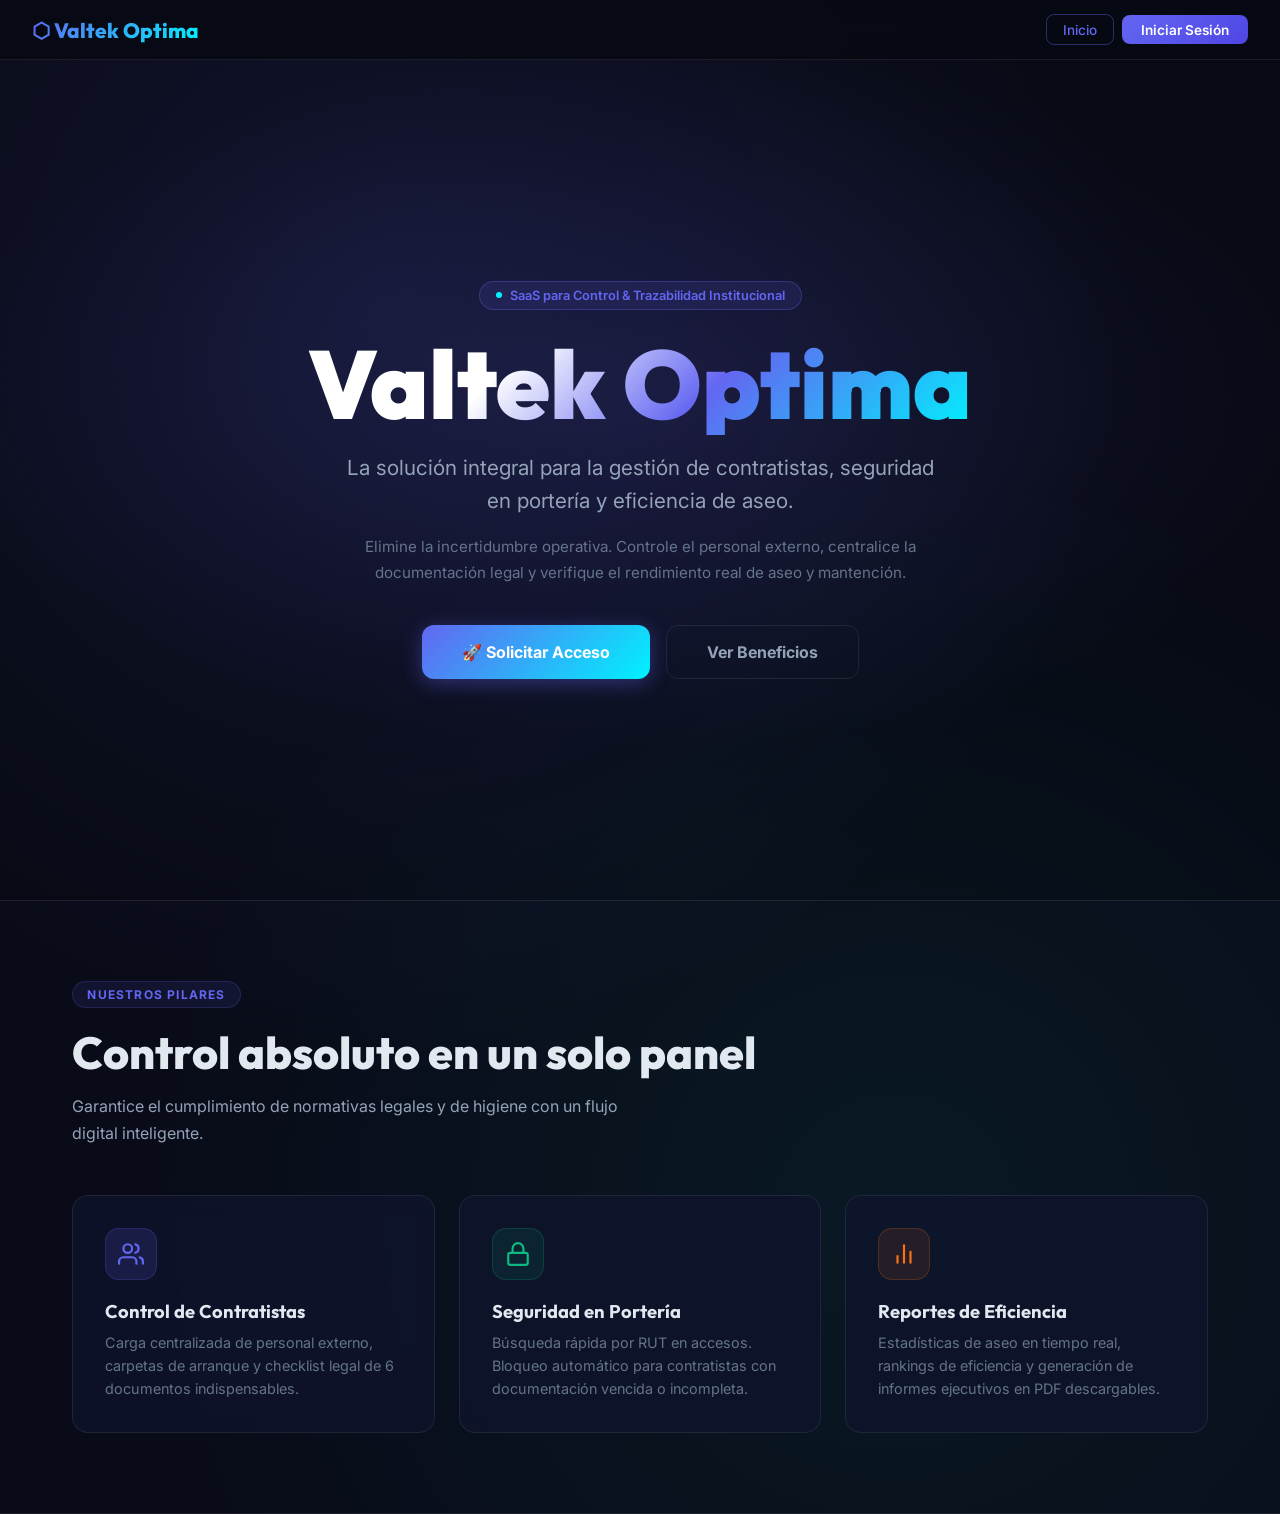
==== valtek-optima/index.html @ 11ec09eb "feat: habilitar tanto panel de Directora como panel de Jefe de Aseo en el navbar para la sesion de j" ====
<!DOCTYPE html>
<html lang="es">
<!-- Valtek Optima Live Build -->
<head>
  <meta charset="UTF-8">
  <meta name="viewport" content="width=device-width, initial-scale=1.0">
  <title>Valtek Optima – Gestión Inteligente de Aseo Institucional</title>
  <meta name="description" content="Valtek Optima: plataforma SaaS de optimización, trazabilidad de aseo, control de portería y contratistas para colegios y universidades.">
  <link rel="preconnect" href="https://fonts.googleapis.com">
  <link rel="preconnect" href="https://fonts.gstatic.com" crossorigin>
  <link href="https://fonts.googleapis.com/css2?family=Inter:wght@300;400;500;600;700&family=Outfit:wght@400;500;600;700;800;900&display=swap" rel="stylesheet">
  <style>
    *, *::before, *::after { box-sizing: border-box; margin: 0; padding: 0; }
    :root {
      --font-body: 'Inter', sans-serif; --font-display: 'Outfit', sans-serif;
      --bg: #070913; --bg2: #0d1124;
      --card: rgba(15,21,46,0.75); --border: rgba(255,255,255,0.08);
      --border-glow: rgba(99,102,241,0.4);
      --primary: #6366f1; --primary-dark: #4f46e5; --accent: #00f2fe;
      --clean: #10b981; --process: #f59e0b; --dirty: #ef4444;
      --text: #e2e8f0; --text-muted: #64748b; --text-dim: #94a3b8;
      --p1: #00c6ff; --p2: #00f260; --p3: #c084fc; --common: #f97316;
      --gold: #f59e0b; --shadow: 0 8px 32px rgba(0,0,0,0.5); --glow: 0 0 30px rgba(99,102,241,0.3);
    }
    html { scroll-behavior: smooth; }
    body { background: var(--bg); color: var(--text); font-family: var(--font-body); min-height: 100vh; overflow-x: hidden; }
    button { cursor: pointer; border: none; font-family: var(--font-body); }
    input, select, textarea { font-family: var(--font-body); }
    a { text-decoration: none; color: inherit; }
    ::-webkit-scrollbar { width: 6px; }
    ::-webkit-scrollbar-track { background: var(--bg2); }
    ::-webkit-scrollbar-thumb { background: var(--primary); border-radius: 3px; }

    /* ── NAVBAR ── */
    #navbar { position: fixed; top: 0; left: 0; right: 0; z-index: 900; display: flex; align-items: center; justify-content: space-between; padding: 0 2rem; height: 60px; background: rgba(7,9,19,0.9); backdrop-filter: blur(20px); border-bottom: 1px solid var(--border); }
    .nav-logo-area { display: flex; align-items: center; gap: 1rem; }
    .nav-logo { font-family: var(--font-display); font-size: 1.3rem; font-weight: 800; background: linear-gradient(135deg, var(--primary), var(--accent)); -webkit-background-clip: text; -webkit-text-fill-color: transparent; background-clip: text; }
    .nav-links { display: flex; gap: 0.5rem; align-items: center; }
    .nav-btn { padding: 0.4rem 1rem; border-radius: 8px; font-size: 0.85rem; font-weight: 500; background: transparent; color: var(--text-dim); border: 1px solid transparent; transition: all 0.2s; }
    .nav-btn:hover { color: var(--text); border-color: var(--border); background: var(--card); }
    .nav-btn.active { color: var(--primary); border-color: var(--border-glow); }
    .nav-btn-primary { padding: 0.4rem 1.2rem; border-radius: 8px; font-size: 0.85rem; font-weight: 600; background: linear-gradient(135deg, var(--primary), var(--primary-dark)); color: #fff; transition: all 0.2s; }
    .nav-btn-primary:hover { opacity: 0.88; transform: translateY(-1px); box-shadow: var(--glow); }
    #navbar-user-info { display: none; align-items: center; gap: 0.75rem; font-size: 0.85rem; color: var(--text-dim); }
    .user-avatar { width: 32px; height: 32px; border-radius: 50%; background: linear-gradient(135deg, var(--primary), var(--accent)); display: flex; align-items: center; justify-content: center; font-weight: 700; font-size: 0.8rem; color: #fff; }
    .user-avatar.gold { background: linear-gradient(135deg, #f59e0b, #d97706); }
    .role-chip { font-size: 0.68rem; font-weight: 700; padding: 0.15rem 0.5rem; border-radius: 99px; }
    .role-chip.superadmin { background: rgba(245,158,11,0.15); color: var(--gold); border: 1px solid rgba(245,158,11,0.3); }
    .role-chip.admin { background: rgba(99,102,241,0.15); color: var(--primary); border: 1px solid rgba(99,102,241,0.3); }
    .role-chip.trabajador { background: rgba(16,185,129,0.15); color: var(--clean); border: 1px solid rgba(16,185,129,0.3); }
    .role-chip.proveedor { background: rgba(99,102,241,0.15); color: var(--accent); border: 1px solid rgba(99,102,241,0.3); }
    .role-chip.porteria { background: rgba(16,185,129,0.15); color: var(--clean); border: 1px solid rgba(16,185,129,0.3); }
    .role-chip.jefe { background: rgba(245,158,11,0.15); color: var(--process); border: 1px solid rgba(245,158,11,0.3); }

    /* ── VIEWS ── */
    .app-view { display: none; padding-top: 60px; min-height: 100vh; }
    .app-view.active { display: block; }

    /* ── AUTH ── */
    #view-auth { position: fixed; inset: 0; z-index: 1000; display: flex; align-items: center; justify-content: center; background: radial-gradient(ellipse at 50% 50%, rgba(99,102,241,0.15) 0%, var(--bg) 70%); padding: 1rem; }
    #view-auth.hidden { display: none; }
    .auth-card { width: 100%; max-width: 440px; background: rgba(13,17,36,0.95); border: 1px solid var(--border); border-radius: 20px; padding: 2.5rem 2rem; backdrop-filter: blur(30px); box-shadow: 0 20px 80px rgba(0,0,0,0.6), 0 0 60px rgba(99,102,241,0.1); }
    .auth-logo { text-align: center; margin-bottom: 0.4rem; font-family: var(--font-display); font-size: 2rem; font-weight: 800; background: linear-gradient(135deg, var(--primary), var(--accent)); -webkit-background-clip: text; -webkit-text-fill-color: transparent; background-clip: text; }
    .auth-tagline { text-align: center; color: var(--text-muted); font-size: 0.82rem; margin-bottom: 2rem; }
    .auth-lock-badge { display: flex; align-items: center; justify-content: center; gap: 0.4rem; background: rgba(245,158,11,0.08); border: 1px solid rgba(245,158,11,0.2); border-radius: 8px; padding: 0.55rem 1rem; margin-bottom: 1.5rem; font-size: 0.78rem; color: var(--gold); }
    .form-group { margin-bottom: 1rem; }
    .form-label { display: block; font-size: 0.78rem; font-weight: 600; color: var(--text-muted); margin-bottom: 0.35rem; text-transform: uppercase; letter-spacing: 0.05em; }
    .form-input { width: 100%; padding: 0.75rem 1rem; border-radius: 10px; background: rgba(255,255,255,0.05); border: 1px solid var(--border); color: var(--text); font-size: 0.9rem; transition: all 0.2s; outline: none; }
    .form-input:focus { border-color: var(--primary); box-shadow: 0 0 0 3px rgba(99,102,241,0.15); }
    .btn-full { width: 100%; padding: 0.85rem; border-radius: 10px; font-size: 0.95rem; font-weight: 700; transition: all 0.2s; }
    .btn-primary { background: linear-gradient(135deg, var(--primary), var(--primary-dark)); color: #fff; }
    .btn-primary:hover { opacity: 0.88; transform: translateY(-1px); box-shadow: var(--glow); }
    .error-msg { color: var(--dirty); font-size: 0.8rem; margin-top: 0.4rem; display: none; }
    .error-msg.show { display: block; }

    /* ── LANDING ── */
    #view-landing { background: radial-gradient(circle at 30% 20%, rgba(99,102,241,0.12) 0%, transparent 50%), radial-gradient(circle at 70% 80%, rgba(0,242,254,0.06) 0%, transparent 50%), var(--bg); }
    .hero { min-height: calc(100vh - 60px); display: flex; align-items: center; justify-content: center; text-align: center; padding: 4rem 2rem; position: relative; overflow: hidden; }
    .hero::before { content: ''; position: absolute; inset: 0; background: radial-gradient(ellipse 80% 60% at 50% 40%, rgba(99,102,241,0.15) 0%, transparent 70%); pointer-events: none; }
    .hero-badge { display: inline-flex; align-items: center; gap: 0.5rem; padding: 0.4rem 1rem; border-radius: 99px; background: rgba(99,102,241,0.12); border: 1px solid rgba(99,102,241,0.3); font-size: 0.8rem; font-weight: 600; color: var(--primary); margin-bottom: 1.5rem; }
    .hero-badge span { width: 6px; height: 6px; border-radius: 50%; background: var(--accent); display: inline-block; animation: pulse-dot 2s infinite; }
    @keyframes pulse-dot { 0%,100%{opacity:1;transform:scale(1)} 50%{opacity:0.5;transform:scale(1.3)} }
    .hero-title { font-family: var(--font-display); font-size: clamp(3rem, 8vw, 6rem); font-weight: 900; line-height: 1.05; margin-bottom: 1rem; background: linear-gradient(135deg, #fff 30%, var(--primary) 60%, var(--accent) 100%); -webkit-background-clip: text; -webkit-text-fill-color: transparent; background-clip: text; }
    .hero-subtitle { font-size: clamp(1rem, 2.5vw, 1.3rem); color: var(--text-dim); max-width: 600px; margin: 0 auto 1rem; line-height: 1.6; }
    .hero-impact { font-size: 0.95rem; color: var(--text-muted); max-width: 560px; margin: 0 auto 2.5rem; line-height: 1.7; }
    .hero-ctas { display: flex; gap: 1rem; justify-content: center; flex-wrap: wrap; }
    .btn-hero-primary { padding: 1rem 2.5rem; border-radius: 12px; font-size: 1rem; font-weight: 700; background: linear-gradient(135deg, var(--primary), var(--accent)); color: #fff; transition: all 0.25s; box-shadow: 0 4px 20px rgba(99,102,241,0.4); }
    .btn-hero-primary:hover { transform: translateY(-3px); box-shadow: 0 8px 30px rgba(99,102,241,0.5); }
    .btn-hero-outline { padding: 1rem 2.5rem; border-radius: 12px; font-size: 1rem; font-weight: 700; background: transparent; border: 1px solid var(--border); color: var(--text-dim); transition: all 0.25s; }
    .btn-hero-outline:hover { border-color: var(--primary); color: var(--primary); transform: translateY(-2px); }
    .section { padding: 5rem 2rem; max-width: 1200px; margin: 0 auto; }
    .section-tag { display: inline-block; padding: 0.3rem 0.9rem; border-radius: 99px; background: rgba(99,102,241,0.1); border: 1px solid rgba(99,102,241,0.2); font-size: 0.75rem; font-weight: 700; color: var(--primary); text-transform: uppercase; letter-spacing: 0.1em; margin-bottom: 1rem; }
    .section-title { font-family: var(--font-display); font-size: clamp(1.8rem, 4vw, 2.8rem); font-weight: 800; margin-bottom: 0.75rem; }
    .section-desc { color: var(--text-dim); max-width: 560px; line-height: 1.7; margin-bottom: 3rem; font-size: 1rem; }
    .cards-grid { display: grid; grid-template-columns: repeat(auto-fit, minmax(280px, 1fr)); gap: 1.5rem; }
    .feature-card { background: var(--card); border: 1px solid var(--border); border-radius: 16px; padding: 2rem; transition: all 0.3s; backdrop-filter: blur(10px); }
    .feature-card:hover { border-color: var(--border-glow); transform: translateY(-4px); box-shadow: var(--glow), var(--shadow); }
    .card-icon { width: 52px; height: 52px; border-radius: 14px; background: rgba(99,102,241,0.15); border: 1px solid rgba(99,102,241,0.2); display: flex; align-items: center; justify-content: center; margin-bottom: 1.25rem; color: var(--primary); }
    .card-icon svg { width: 26px; height: 26px; }
    .card-icon.red { background: rgba(239,68,68,0.1); border-color: rgba(239,68,68,0.2); color: var(--dirty); }
    .card-icon.green { background: rgba(16,185,129,0.1); border-color: rgba(16,185,129,0.2); color: var(--clean); }
    .card-icon.orange { background: rgba(249,115,22,0.1); border-color: rgba(249,115,22,0.2); color: var(--common); }
    .card-title { font-family: var(--font-display); font-size: 1.15rem; font-weight: 700; margin-bottom: 0.5rem; }
    .card-desc { color: var(--text-muted); font-size: 0.9rem; line-height: 1.6; }

    /* ── SUPER ADMIN (ADMINISTRADOR MAYOR) ── */
    #view-superadmin { background: radial-gradient(circle at 80% 20%, rgba(245,158,11,0.06) 0%, transparent 40%), var(--bg); }
    .sa-header { background: rgba(245,158,11,0.04); border-bottom: 1px solid rgba(245,158,11,0.15); padding: 1.5rem 2rem 0; }
    .sa-header-top { display: flex; align-items: center; gap: 1rem; margin-bottom: 1rem; }
    .sa-crown { font-size: 1.8rem; }
    .sa-title-text { font-family: var(--font-display); font-size: 1.4rem; font-weight: 800; color: var(--gold); }
    .sa-title-sub { font-size: 0.8rem; color: var(--text-muted); margin-top: 0.1rem; }
    .sa-tabs { display: flex; gap: 0.25rem; overflow-x: auto; }
    .sa-tab { padding: 0.7rem 1.4rem; border-radius: 10px 10px 0 0; background: transparent; color: var(--text-muted); font-size: 0.88rem; font-weight: 600; border-bottom: 2px solid transparent; transition: all 0.2s; white-space: nowrap; }
    .sa-tab.active { color: var(--gold); border-bottom-color: var(--gold); background: rgba(245,158,11,0.05); }
    .sa-tab:hover:not(.active) { color: var(--text-dim); background: rgba(255,255,255,0.02); }
    .sa-body { padding: 2rem; max-width: 1200px; }
    .sa-tab-content { display: none; }
    .sa-tab-content.active { display: block; }
    .plan-badge { display: inline-flex; align-items: center; gap: 0.25rem; padding: 0.18rem 0.55rem; border-radius: 99px; font-size: 0.7rem; font-weight: 700; }
    .plan-basico { background: rgba(100,116,139,0.15); color: var(--text-dim); border: 1px solid var(--border); }
    .plan-profesional { background: rgba(99,102,241,0.12); color: var(--primary); border: 1px solid rgba(99,102,241,0.25); }
    .plan-enterprise { background: rgba(245,158,11,0.12); color: var(--gold); border: 1px solid rgba(245,158,11,0.25); }

    /* ── PROVEEDOR PANEL ── */
    #view-proveedor { background: radial-gradient(circle at 10% 20%, rgba(99,102,241,0.06) 0%, transparent 40%), var(--bg); }
    .prov-header { background: rgba(99,102,241,0.04); border-bottom: 1px solid rgba(99,102,241,0.15); padding: 1.5rem 2rem 0; }
    .prov-tabs { display: flex; gap: 0.25rem; overflow-x: auto; }
    .prov-tab { padding: 0.7rem 1.4rem; border-radius: 10px 10px 0 0; background: transparent; color: var(--text-muted); font-size: 0.88rem; font-weight: 600; border-bottom: 2px solid transparent; transition: all 0.2s; white-space: nowrap; }
    .prov-tab.active { color: var(--primary); border-bottom-color: var(--primary); background: rgba(99,102,241,0.05); }
    .prov-tab:hover:not(.active) { color: var(--text-dim); background: rgba(255,255,255,0.02); }
    .prov-body { padding: 2rem; max-width: 1200px; }
    .prov-tab-content { display: none; }
    .prov-tab-content.active { display: block; }

    .doc-list { display: flex; flex-direction: column; gap: 1rem; }
    .doc-item { display: flex; align-items: center; justify-content: space-between; padding: 1rem; background: rgba(255,255,255,0.02); border: 1px solid var(--border); border-radius: 12px; gap: 1rem; flex-wrap: wrap; }
    .doc-info { display: flex; flex-direction: column; gap: 0.25rem; }
    .doc-name { font-weight: 600; font-size: 0.9rem; }
    .doc-meta { font-size: 0.75rem; color: var(--text-muted); }

    /* ── PORTERIA PANEL ── */
    #view-porteria { background: radial-gradient(circle at 50% 50%, rgba(16,185,129,0.04) 0%, var(--bg) 80%); }
    .port-container { max-width: 700px; margin: 0 auto; padding: 2rem 1rem; }
    .port-search-card { background: var(--card); border: 1px solid var(--border); border-radius: 20px; padding: 2.5rem; text-align: center; box-shadow: var(--shadow); margin-bottom: 2rem; }
    .port-title { font-family: var(--font-display); font-size: 1.6rem; font-weight: 800; margin-bottom: 0.5rem; color: var(--text); }
    .port-subtitle { font-size: 0.88rem; color: var(--text-muted); margin-bottom: 2rem; }
    .port-input-wrapper { display: flex; gap: 0.75rem; max-width: 500px; margin: 0 auto; }
    .port-input { flex: 1; padding: 0.9rem 1.2rem; border-radius: 12px; background: rgba(255,255,255,0.05); border: 1px solid var(--border); color: #fff; font-size: 1.1rem; text-align: center; letter-spacing: 0.05em; outline: none; transition: all 0.2s; }
    .port-input:focus { border-color: var(--clean); box-shadow: 0 0 15px rgba(16,185,129,0.2); }
    .btn-port-search { padding: 0 1.5rem; border-radius: 12px; font-weight: 700; background: linear-gradient(135deg, var(--clean), #059669); color: #fff; transition: all 0.2s; }
    .btn-port-search:hover { opacity: 0.9; transform: translateY(-1px); }

    .status-screen { padding: 2rem; border-radius: 16px; margin-top: 1.5rem; border: 1px solid transparent; text-align: left; display: none; }
    .status-screen.active { display: block; animation: slideDown 0.3s ease-out; }

    .status-authorized { background: rgba(6,78,59,0.4); border-color: rgba(16,185,129,0.3); box-shadow: 0 0 30px rgba(16,185,129,0.1); }
    .status-blocked { background: rgba(127,29,29,0.4); border-color: rgba(239,68,68,0.3); box-shadow: 0 0 30px rgba(239,68,68,0.1); }
    .status-notfound { background: rgba(30,41,59,0.6); border-color: var(--border); }

    .status-header { display: flex; align-items: center; gap: 1rem; margin-bottom: 1.5rem; }
    .status-icon { width: 48px; height: 48px; border-radius: 50%; display: flex; align-items: center; justify-content: center; font-size: 1.5rem; }
    .status-authorized .status-icon { background: rgba(16,185,129,0.2); color: var(--clean); }
    .status-blocked .status-icon { background: rgba(239,68,68,0.2); color: var(--dirty); }
    .status-notfound .status-icon { background: rgba(255,255,255,0.05); color: var(--text-muted); }
    .status-text { font-family: var(--font-display); font-size: 1.4rem; font-weight: 800; }

    .worker-detail-grid { display: grid; grid-template-columns: auto 1fr; gap: 1.5rem; margin-bottom: 1.5rem; align-items: center; }
    @media(max-width: 500px) { .worker-detail-grid { grid-template-columns: 1fr; text-align: center; justify-items: center; } }
    .worker-avatar-lg { width: 80px; height: 80px; border-radius: 16px; background: linear-gradient(135deg, var(--primary), var(--accent)); display: flex; align-items: center; justify-content: center; font-size: 2rem; color: #fff; font-weight: 800; border: 2px solid rgba(255,255,255,0.1); }
    .worker-info-fields { display: grid; grid-template-columns: 1fr 1fr; gap: 0.75rem; }
    @media(max-width: 400px) { .worker-info-fields { grid-template-columns: 1fr; } }
    .info-item { display: flex; flex-direction: column; gap: 0.15rem; }
    .info-label { font-size: 0.7rem; color: var(--text-muted); text-transform: uppercase; font-weight: 700; letter-spacing: 0.05em; }
    .info-val { font-size: 0.88rem; font-weight: 600; color: var(--text); }

    .status-reasons { background: rgba(0,0,0,0.25); border: 1px solid rgba(239,68,68,0.2); border-radius: 8px; padding: 1rem; margin-bottom: 1.5rem; }
    .reason-title { font-size: 0.82rem; font-weight: 700; color: var(--dirty); margin-bottom: 0.5rem; text-transform: uppercase; }
    .reason-list { font-size: 0.8rem; color: var(--text-dim); padding-left: 1.2rem; }

    .action-buttons { display: flex; gap: 1rem; }
    .btn-action { flex: 1; padding: 0.85rem; border-radius: 10px; font-weight: 700; text-align: center; font-size: 0.95rem; transition: all 0.2s; }
    .btn-action-in { background: linear-gradient(135deg, var(--clean), #059669); color: #fff; }
    .btn-action-out { background: linear-gradient(135deg, var(--primary), var(--primary-dark)); color: #fff; }
    .btn-action:hover { opacity: 0.9; transform: translateY(-1px); }

    @keyframes slideDown { from { opacity: 0; transform: translateY(-10px); } to { opacity: 1; transform: translateY(0); } }

    .badge-authorized { background: rgba(16,185,129,0.15); color: var(--clean); border: 1px solid rgba(16,185,129,0.3); }
    .badge-rejected { background: rgba(239,68,68,0.15); color: var(--dirty); border: 1px solid rgba(239,68,68,0.3); }
    .badge-expired { background: rgba(245,158,11,0.15); color: var(--process); border: 1px solid rgba(245,158,11,0.3); }

    /* ── JEFE PANEL ── */
    #view-jefe { background: var(--bg); }
    .jefe-header { padding: 1.5rem 2rem 0; border-bottom: 1px solid var(--border); }
    .jefe-title { font-family: var(--font-display); font-size: 1.5rem; font-weight: 800; margin-bottom: 1rem; }
    .jefe-title span { font-size: 0.85rem; font-weight: 500; color: var(--text-muted); margin-left: 0.5rem; }
    .jefe-tabs { display: flex; gap: 0.25rem; overflow-x: auto; }
    .jefe-tab { padding: 0.75rem 1.2rem; border-radius: 10px 10px 0 0; background: transparent; color: var(--text-muted); font-size: 0.85rem; font-weight: 600; white-space: nowrap; border-bottom: 2px solid transparent; transition: all 0.2s; }
    .jefe-tab.active { color: var(--primary); border-bottom-color: var(--primary); background: rgba(99,102,241,0.05); }
    .jefe-tab:hover:not(.active) { color: var(--text-dim); background: rgba(255,255,255,0.03); }
    .jefe-body { padding: 2rem; max-width: 1200px; }
    .jefe-tab-content { display: none; }
    .jefe-tab-content.active { display: block; }

    /* ── SHARED ── */
    .j-card { background: var(--card); border: 1px solid var(--border); border-radius: 16px; padding: 1.5rem; backdrop-filter: blur(10px); margin-bottom: 1.5rem; }
    .j-card-title { font-family: var(--font-display); font-size: 1rem; font-weight: 700; margin-bottom: 1.25rem; color: var(--text); display: flex; align-items: center; gap: 0.5rem; flex-wrap: wrap; }
    .j-grid-2 { display: grid; grid-template-columns: 1fr 1fr; gap: 1.5rem; }
    @media(max-width:768px){ .j-grid-2 { grid-template-columns: 1fr; } }
    .f-group { margin-bottom: 1rem; }
    .f-label { display: block; font-size: 0.78rem; font-weight: 600; color: var(--text-muted); margin-bottom: 0.35rem; text-transform: uppercase; letter-spacing: 0.05em; }
    .f-input { width: 100%; padding: 0.65rem 0.9rem; border-radius: 8px; background: rgba(255,255,255,0.04); border: 1px solid var(--border); color: var(--text); font-size: 0.9rem; outline: none; transition: all 0.2s; }
    .f-input:focus { border-color: var(--primary); box-shadow: 0 0 0 3px rgba(99,102,241,0.1); }
    .phone-input-wrapper { display: flex; align-items: center; background: rgba(255,255,255,0.04); border: 1px solid var(--border); border-radius: 8px; padding-left: 0.9rem; transition: all 0.2s; width: 100%; }
    .phone-input-wrapper:focus-within { border-color: var(--primary); box-shadow: 0 0 0 3px rgba(99,102,241,0.1); }
    .f-select { -webkit-appearance: none; appearance: none; cursor: pointer; }
    .btn-sm { padding: 0.55rem 1.1rem; border-radius: 8px; font-size: 0.85rem; font-weight: 600; transition: all 0.2s; }
    .btn-green { background: linear-gradient(135deg, #10b981, #059669); color: #fff; }
    .btn-green:hover { opacity: 0.85; transform: translateY(-1px); }
    .btn-red { background: rgba(239,68,68,0.12); color: var(--dirty); border: 1px solid rgba(239,68,68,0.2); }
    .btn-red:hover { background: rgba(239,68,68,0.2); }
    .btn-blue { background: rgba(99,102,241,0.15); color: var(--primary); border: 1px solid rgba(99,102,241,0.3); }
    .btn-blue:hover { background: rgba(99,102,241,0.25); }
    .btn-gold-sm { background: rgba(245,158,11,0.12); color: var(--gold); border: 1px solid rgba(245,158,11,0.25); padding: 0.55rem 1.1rem; border-radius: 8px; font-size: 0.85rem; font-weight: 600; transition: all 0.2s; }
    .btn-gold-sm:hover { background: rgba(245,158,11,0.2); }
    .data-table { width: 100%; border-collapse: collapse; font-size: 0.85rem; }
    .data-table th { padding: 0.75rem 1rem; text-align: left; font-size: 0.72rem; font-weight: 700; color: var(--text-muted); text-transform: uppercase; letter-spacing: 0.05em; border-bottom: 1px solid var(--border); }
    .data-table td { padding: 0.85rem 1rem; border-bottom: 1px solid rgba(255,255,255,0.04); color: var(--text-dim); vertical-align: middle; }
    .data-table tr:last-child td { border-bottom: none; }
    .data-table tr:hover td { background: rgba(255,255,255,0.02); }
    .badge { display: inline-flex; align-items: center; gap: 0.3rem; padding: 0.2rem 0.6rem; border-radius: 99px; font-size: 0.72rem; font-weight: 700; }
    .badge-clean { background: rgba(16,185,129,0.12); color: var(--clean); border: 1px solid rgba(16,185,129,0.2); }
    .badge-process { background: rgba(245,158,11,0.12); color: var(--process); border: 1px solid rgba(245,158,11,0.2); }
    .badge-pending { background: rgba(100,116,139,0.12); color: var(--text-muted); border: 1px solid var(--border); }
    .empty-row td { text-align: center; color: var(--text-muted); padding: 2rem !important; font-size: 0.88rem; }
    .steps-grid { display: grid; grid-template-columns: repeat(3,1fr); gap: 1rem; }
    @media(max-width:640px){ .steps-grid { grid-template-columns: 1fr; } }
    .step-card { background: rgba(99,102,241,0.06); border: 1px solid rgba(99,102,241,0.15); border-radius: 12px; padding: 1.25rem; text-align: center; }
    .step-num { width: 36px; height: 36px; border-radius: 50%; background: linear-gradient(135deg, var(--primary), var(--accent)); color: #fff; font-weight: 800; font-size: 0.9rem; display: flex; align-items: center; justify-content: center; margin: 0 auto 0.75rem; }
    .step-title { font-weight: 700; font-size: 0.9rem; margin-bottom: 0.4rem; }
    .step-desc { font-size: 0.8rem; color: var(--text-muted); line-height: 1.5; }
    .zone-grid { display: grid; grid-template-columns: repeat(auto-fill, minmax(155px, 1fr)); gap: 0.5rem; margin-top: 1rem; max-height: 420px; overflow-y: auto; padding-right: 0.25rem; }
    .zone-check-item { display: flex; align-items: center; gap: 0.5rem; padding: 0.5rem 0.7rem; border-radius: 8px; background: rgba(255,255,255,0.03); border: 1px solid var(--border); font-size: 0.82rem; color: var(--text-dim); cursor: pointer; transition: all 0.15s; }
    .zone-check-item:hover { border-color: var(--border-glow); color: var(--text); }
    .zone-check-item input[type=checkbox] { accent-color: var(--primary); width: 14px; height: 14px; cursor: pointer; }
    .zone-check-item.checked { border-color: rgba(99,102,241,0.3); background: rgba(99,102,241,0.06); color: var(--text); }
    .kpi-row { display: grid; grid-template-columns: repeat(auto-fit, minmax(130px, 1fr)); gap: 1rem; margin-bottom: 1.5rem; }
    .kpi-box { background: var(--card); border: 1px solid var(--border); border-radius: 12px; padding: 1.25rem; text-align: center; }
    .kpi-value { font-family: var(--font-display); font-size: 2rem; font-weight: 800; }
    .kpi-label { font-size: 0.75rem; color: var(--text-muted); margin-top: 0.25rem; text-transform: uppercase; letter-spacing: 0.05em; }
    .circle-wrapper { display: flex; align-items: center; gap: 2rem; flex-wrap: wrap; }
    .circle-svg-area { position: relative; }
    .circle-center-text { position: absolute; top: 50%; left: 50%; transform: translate(-50%,-50%); text-align: center; }
    .circle-pct { font-family: var(--font-display); font-size: 1.6rem; font-weight: 800; }
    .circle-sub { font-size: 0.7rem; color: var(--text-muted); text-transform: uppercase; }
    .circle-bg { fill: none; stroke: rgba(255,255,255,0.07); stroke-width: 10; }
    .circle-progress { fill: none; stroke: url(#progressGradient); stroke-width: 10; stroke-linecap: round; stroke-dasharray: 440; stroke-dashoffset: 440; transition: stroke-dashoffset 0.8s ease; transform: rotate(-90deg); transform-origin: 50% 50%; }
    .flex-row { display: flex; gap: 0.75rem; align-items: flex-end; flex-wrap: wrap; }
    .flex-row .f-group { flex: 1; min-width: 130px; margin-bottom: 0; }

    /* ── LIVE MONITOR ── */
    .live-grid { display: grid; grid-template-columns: repeat(auto-fill, minmax(220px, 1fr)); gap: 1rem; }
    .live-card { background: var(--card); border: 1px solid var(--border); border-radius: 14px; padding: 1.25rem; position: relative; overflow: hidden; transition: all 0.3s; }
    .live-card.active { border-color: rgba(245,158,11,0.4); animation: live-pulse 2s ease-in-out infinite; }
    @keyframes live-pulse { 0%,100%{ box-shadow: 0 0 0 0 rgba(245,158,11,0); } 50%{ box-shadow: 0 0 20px rgba(245,158,11,0.15); } }
    .live-card.idle { opacity: 0.6; }
    .live-card .live-dot { width: 8px; height: 8px; border-radius: 50%; position: absolute; top: 1.25rem; right: 1.25rem; }
    .live-dot.on { background: var(--process); animation: blink 1s infinite; }
    .live-dot.off { background: var(--text-muted); }
    @keyframes blink { 0%,100%{ opacity: 1; } 50%{ opacity: 0.3; } }
    .live-name { font-family: var(--font-display); font-size: 1rem; font-weight: 700; margin-bottom: 0.35rem; }
    .live-zone { font-size: 0.82rem; color: var(--process); font-weight: 600; margin-bottom: 0.25rem; }
    .live-info { font-size: 0.75rem; color: var(--text-muted); }
    .live-stats { font-size: 0.75rem; color: var(--text-dim); margin-top: 0.5rem; display: flex; gap: 0.75rem; }
    .live-stats span { display: flex; align-items: center; gap: 0.25rem; }

    /* ── RANKING ── */
    .rank-medal { font-size: 1.2rem; margin-right: 0.25rem; }
    .rank-bar { height: 8px; border-radius: 99px; background: rgba(255,255,255,0.06); overflow: hidden; margin-top: 0.35rem; }
    .rank-bar-fill { height: 100%; border-radius: 99px; transition: width 0.6s ease; }
    .report-header { display: flex; align-items: center; justify-content: space-between; flex-wrap: wrap; gap: 1rem; margin-bottom: 1.5rem; }
    .report-header h3 { font-family: var(--font-display); font-size: 1.3rem; font-weight: 800; }
    .stat-grid { display: grid; grid-template-columns: repeat(auto-fit, minmax(200px, 1fr)); gap: 1rem; margin-bottom: 1.5rem; }
    .stat-card { background: rgba(255,255,255,0.03); border: 1px solid var(--border); border-radius: 12px; padding: 1.1rem; }
    .stat-card-value { font-family: var(--font-display); font-size: 1.5rem; font-weight: 800; }
    .stat-card-label { font-size: 0.75rem; color: var(--text-muted); margin-top: 0.15rem; }

    /* ── PRINT REPORT ── */
    #report-print-area { display: none; }
    @media print {
      body {
        background: #ffffff !important;
        color: #0f172a !important;
        font-family: 'Inter', system-ui, sans-serif !important;
        margin: 0 !important;
        padding: 0 !important;
        -webkit-print-color-adjust: exact !important;
        print-color-adjust: exact !important;
      }
      #navbar, #view-auth, #view-landing, #view-superadmin, #view-jefe, #view-trabajador, #view-proveedor, #view-porteria, #diagnostic-modal, #toast, #upload-modal, #finish-modal, #photo-comparison-modal {
        display: none !important;
      }
      #report-print-area {
        display: block !important;
        padding: 0;
        margin: 0;
      }
      @page {
        margin: 1.6cm 1.2cm;
      }
      .page-break {
        page-break-before: always;
        break-before: page;
      }
      /* Typography & Headers */
      h1, h2, h3 {
        font-family: 'Outfit', system-ui, sans-serif !important;
        color: #0f172a !important;
        font-weight: 700;
        margin-top: 0;
      }
      h1 {
        font-size: 1.8rem;
        border-bottom: 2px solid #e2e8f0;
        padding-bottom: 0.5rem;
        margin-bottom: 1rem;
      }
      h2 {
        font-size: 1.3rem;
        margin-top: 1.5rem;
        margin-bottom: 0.75rem;
        border-bottom: 1px solid #e2e8f0;
        padding-bottom: 0.25rem;
      }
      p {
        font-size: 0.9rem;
        color: #475569;
        margin-bottom: 1rem;
        line-height: 1.5;
      }
      
      /* Print Header bar */
      .print-header {
        display: flex;
        justify-content: space-between;
        align-items: center;
        border-bottom: 3px solid #6366f1;
        padding-bottom: 0.75rem;
        margin-bottom: 1.5rem;
      }
      .print-logo {
        font-family: 'Outfit', sans-serif;
        font-size: 1.5rem;
        font-weight: 900;
        color: #0f172a;
      }
      .print-logo span {
        color: #6366f1;
      }
      .print-report-meta {
        text-align: right;
        font-size: 0.8rem;
        color: #64748b;
      }

      /* KPI Cards Grid */
      .print-kpi-grid {
        display: grid;
        grid-template-columns: repeat(4, 1fr);
        gap: 0.75rem;
        margin-bottom: 1.5rem;
      }
      .print-kpi-card {
        border: 1px solid #e2e8f0;
        background: #f8fafc;
        border-radius: 8px;
        padding: 0.75rem;
        text-align: center;
      }
      .print-kpi-val {
        font-family: 'Outfit', sans-serif;
        font-size: 1.4rem;
        font-weight: 800;
        color: #6366f1;
      }
      .print-kpi-lbl {
        font-size: 0.7rem;
        color: #64748b;
        text-transform: uppercase;
        letter-spacing: 0.05em;
        margin-top: 0.2rem;
      }

      /* Tables styling */
      table {
        width: 100%;
        border-collapse: collapse;
        margin-bottom: 1.5rem;
        page-break-inside: auto;
      }
      tr {
        page-break-inside: avoid;
        page-break-after: auto;
      }
      th, td {
        padding: 0.6rem 0.8rem;
        border-bottom: 1px solid #e2e8f0;
        text-align: left;
        font-size: 0.82rem;
      }
      th {
        background: #1e1b4b !important;
        color: #ffffff !important;
        font-weight: 600;
        text-transform: uppercase;
        font-size: 0.75rem;
        letter-spacing: 0.02em;
      }
      tbody tr:nth-child(even) {
        background: #f8fafc !important;
      }
      
      /* Badges */
      .print-badge {
        display: inline-block;
        padding: 0.2rem 0.5rem;
        font-size: 0.7rem;
        font-weight: 600;
        border-radius: 4px;
        text-align: center;
        white-space: nowrap;
      }
      .print-badge-success {
        background: #f0fdf4 !important;
        color: #16a34a !important;
        border: 1px solid #bbf7d0;
      }
      .print-badge-warning {
        background: #fffbeb !important;
        color: #d97706 !important;
        border: 1px solid #fef3c7;
      }
      .print-badge-danger {
        background: #fef2f2 !important;
        color: #dc2626 !important;
        border: 1px solid #fee2e2;
      }
      .print-badge-info {
        background: #eff6ff !important;
        color: #2563eb !important;
        border: 1px solid #dbeafe;
      }

      /* Thumbnail photos for evidence */
      .print-photos-container {
        display: flex;
        gap: 0.4rem;
      }
      .print-photo-thumb {
        width: 32px;
        height: 32px;
        border-radius: 4px;
        border: 1px solid #cbd5e1;
        overflow: hidden;
        display: flex;
        align-items: center;
        justify-content: center;
        background: #f1f5f9;
      }
      .print-photo-thumb img {
        width: 100%;
        height: 100%;
        object-fit: cover;
      }
      .print-photo-thumb.empty {
        font-size: 0.6rem;
        color: #94a3b8;
      }

      /* Two Column layouts for rankings */
      .print-two-col {
        display: grid;
        grid-template-columns: 1fr 1fr;
        gap: 1.5rem;
        margin-top: 1rem;
      }
    }

    /* ── WORKER PHONE ── */
    #view-trabajador { display: none; padding-top: 60px; min-height: 100vh; background: radial-gradient(ellipse at 50% 0%, rgba(16,185,129,0.1) 0%, var(--bg) 60%); align-items: flex-start; justify-content: center; padding: 80px 1rem 2rem; }
    #view-trabajador.active { display: flex; }
    .phone-frame { width: 100%; max-width: 390px; background: #111827; border-radius: 42px; overflow: hidden; border: 2px solid rgba(255,255,255,0.1); box-shadow: 0 40px 100px rgba(0,0,0,0.7), 0 0 0 1px rgba(255,255,255,0.05); min-height: 700px; }
    .phone-notch { background: #111827; height: 30px; display: flex; align-items: center; justify-content: center; padding-top: 8px; }
    .notch-bar { width: 100px; height: 8px; border-radius: 99px; background: #1f2937; }
    .phone-status-bar { display: flex; justify-content: space-between; align-items: center; padding: 0 1.25rem 0.5rem; font-size: 0.72rem; color: var(--text-dim); }
    .phone-header { background: linear-gradient(135deg, rgba(16,185,129,0.85), rgba(5,150,105,0.85)); padding: 1rem 1.25rem; display: flex; align-items: center; justify-content: space-between; }
    .phone-user-name { font-family: var(--font-display); font-size: 1.1rem; font-weight: 700; color: #fff; }
    .phone-role-badge { font-size: 0.7rem; background: rgba(255,255,255,0.2); padding: 0.2rem 0.55rem; border-radius: 99px; color: rgba(255,255,255,0.9); }
    .msg-banner { margin: 0.75rem 1.25rem; background: rgba(99,102,241,0.12); border-left: 3px solid var(--primary); border-radius: 8px; padding: 0.7rem 0.9rem; font-size: 0.82rem; color: var(--text-dim); line-height: 1.5; display: none; }
    .msg-banner.show { display: block; }
    .msg-banner strong { color: var(--primary); font-size: 0.75rem; display: block; margin-bottom: 0.2rem; }
    .phone-body { padding: 0 1.25rem 1.25rem; overflow-y: auto; max-height: 560px; }
    .phone-section-title { font-family: var(--font-display); font-size: 0.95rem; font-weight: 700; color: var(--text-dim); margin: 0.75rem 0 0.5rem; display: flex; justify-content: space-between; align-items: center; }
    .phone-counter { font-size: 0.78rem; color: var(--text-muted); }
    .task-card { border-radius: 12px; padding: 0.85rem 1rem; margin-bottom: 0.6rem; border-left: 4px solid; background: rgba(255,255,255,0.03); transition: all 0.2s; }
    .task-card:hover { background: rgba(255,255,255,0.05); }
    .task-card.p1 { border-color: var(--p1); } .task-card.p2 { border-color: var(--p2); } .task-card.p3 { border-color: var(--p3); } .task-card.pc { border-color: var(--common); }
    .task-card.limpio { border-color: var(--clean); background: rgba(16,185,129,0.06); }
    .task-card.en-proceso { border-color: var(--process); background: rgba(245,158,11,0.06); }
    .task-card-header { display: flex; align-items: center; justify-content: space-between; margin-bottom: 0.5rem; }
    .task-card-meta { display: flex; align-items: center; gap: 0.6rem; }
    .task-icon { width: 32px; height: 32px; border-radius: 8px; display: flex; align-items: center; justify-content: center; }
    .task-icon svg { width: 18px; height: 18px; }
    .task-icon.p1 { background: rgba(0,198,255,0.15); color: var(--p1); } .task-icon.p2 { background: rgba(0,242,96,0.15); color: var(--p2); } .task-icon.p3 { background: rgba(192,132,252,0.15); color: var(--p3); } .task-icon.pc { background: rgba(249,115,22,0.15); color: var(--common); }
    .task-name { font-weight: 600; font-size: 0.88rem; }
    .task-floor { font-size: 0.72rem; color: var(--text-muted); }
    .task-status-badge { font-size: 0.7rem; font-weight: 700; padding: 0.2rem 0.55rem; border-radius: 99px; }
    .task-status-badge.pendiente { background: rgba(100,116,139,0.15); color: var(--text-muted); }
    .task-status-badge.en-proceso { background: rgba(245,158,11,0.15); color: var(--process); }
    .task-status-badge.limpio { background: rgba(16,185,129,0.15); color: var(--clean); }
    .task-action-row { display: flex; gap: 0.5rem; margin-top: 0.6rem; }
    .task-btn { flex: 1; padding: 0.55rem 0.75rem; border-radius: 8px; font-size: 0.8rem; font-weight: 700; transition: all 0.15s; text-align: center; }
    .task-btn-start { background: linear-gradient(135deg, var(--primary), var(--primary-dark)); color: #fff; }
    .task-btn-finish { background: linear-gradient(135deg, var(--clean), #059669); color: #fff; }
    .task-btn-start:hover, .task-btn-finish:hover { opacity: 0.88; }
    .task-time-info { font-size: 0.75rem; color: var(--text-muted); margin-top: 0.3rem; }
    .task-time-info span { color: var(--process); font-weight: 600; }
    .empty-tasks { text-align: center; padding: 2rem 1rem; color: var(--text-muted); font-size: 0.85rem; }

    /* ── DIAG + TOAST ── */
    #diagnostic-modal { position: fixed; inset: 0; z-index: 2000; background: rgba(0,0,0,0.75); backdrop-filter: blur(8px); display: none; align-items: center; justify-content: center; padding: 1rem; }
    #diagnostic-modal.open { display: flex; }
    .diag-card { background: rgba(13,17,36,0.97); border: 1px solid var(--border); border-radius: 20px; padding: 2rem; max-width: 360px; width: 100%; text-align: center; box-shadow: 0 30px 80px rgba(0,0,0,0.7); }
    .diag-title { font-family: var(--font-display); font-size: 1.2rem; font-weight: 800; margin-bottom: 0.5rem; }
    .diag-subtitle { font-size: 0.85rem; color: var(--text-muted); margin-bottom: 1.75rem; }
    .diag-emojis { display: flex; gap: 1rem; justify-content: center; margin-bottom: 1.5rem; }
    .diag-emoji-btn { width: 80px; height: 80px; border-radius: 16px; background: rgba(255,255,255,0.05); border: 2px solid var(--border); font-size: 2rem; transition: all 0.2s; display: flex; flex-direction: column; align-items: center; justify-content: center; gap: 0.25rem; }
    .diag-emoji-btn:hover { transform: scale(1.08); }
    .diag-emoji-btn.good:hover { border-color: var(--clean); background: rgba(16,185,129,0.12); }
    .diag-emoji-btn.mid:hover { border-color: var(--process); background: rgba(245,158,11,0.12); }
    .diag-emoji-btn.bad:hover { border-color: var(--dirty); background: rgba(239,68,68,0.12); }
    .diag-emoji-label { font-size: 0.65rem; font-weight: 700; color: var(--text-muted); }
    .diag-cancel { font-size: 0.82rem; color: var(--text-muted); cursor: pointer; }
    .diag-cancel:hover { color: var(--text); }
    #toast { position: fixed; bottom: 2rem; right: 2rem; z-index: 9999; padding: 0.9rem 1.5rem; border-radius: 12px; font-size: 0.9rem; font-weight: 600; background: rgba(16,185,129,0.9); color: #fff; box-shadow: 0 8px 30px rgba(0,0,0,0.4); backdrop-filter: blur(10px); transform: translateY(100px); opacity: 0; transition: all 0.35s cubic-bezier(0.34,1.56,0.64,1); pointer-events: none; }
    #toast.show { transform: translateY(0); opacity: 1; }
    #toast.error { background: rgba(239,68,68,0.9); }

    .j-grid-3 { display: grid; grid-template-columns: 1fr 1fr 1fr; gap: 1.5rem; }
    @media(max-width:992px){ .j-grid-3 { grid-template-columns: 1fr; } }

    /* Active emoji selection */
    .diag-emoji-btn.selected { transform: scale(1.08); }
    .diag-emoji-btn.good.selected { border-color: var(--clean); background: rgba(16,185,129,0.2); }
    .diag-emoji-btn.mid.selected { border-color: var(--process); background: rgba(245,158,11,0.2); }
    .diag-emoji-btn.bad.selected { border-color: var(--dirty); background: rgba(239,68,68,0.2); }

    /* Photo Upload Area in Modals */
    .photo-upload-section { margin-top: 1rem; margin-bottom: 1.5rem; text-align: left; }
    .photo-preview-container { margin-top: 0.5rem; border: 1px dashed var(--border); border-radius: 10px; height: 110px; display: flex; align-items: center; justify-content: center; background: rgba(255,255,255,0.02); overflow: hidden; position: relative; cursor: pointer; }
    .photo-preview-container:hover { background: rgba(255,255,255,0.05); }
    .photo-preview-container img { width: 100%; height: 100%; object-fit: cover; }
    .photo-preview-placeholder { font-size: 0.75rem; color: var(--text-muted); text-align: center; padding: 0.5rem; }

    /* Photo Comparison Slider / Side-by-side */
    .comparison-grid { display: grid; grid-template-columns: 1fr 1fr; gap: 1rem; margin-bottom: 1.5rem; }
    .comparison-pane { border: 1px solid var(--border); border-radius: 12px; overflow: hidden; background: rgba(255,255,255,0.02); }
    .comparison-pane-title { font-size: 0.75rem; font-weight: 700; padding: 0.4rem 0.6rem; background: rgba(0,0,0,0.4); text-align: center; border-bottom: 1px solid var(--border); }
    .comparison-pane-image { height: 180px; display: flex; align-items: center; justify-content: center; overflow: hidden; }
    .comparison-pane-image img { width: 100%; height: 100%; object-fit: cover; }
    .comparison-pane-image span { font-size: 0.8rem; color: var(--text-muted); }

    /* Thumbnails inside Tables */
    .table-photos-col { display: flex; gap: 0.4rem; align-items: center; }
    .table-photo-thumb { width: 28px; height: 28px; border-radius: 6px; border: 1px solid var(--border); background: #111; overflow: hidden; cursor: pointer; transition: transform 0.15s; display: flex; align-items: center; justify-content: center; font-size: 0.65rem; }
    .table-photo-thumb:hover { transform: scale(1.2); }
    .table-photo-thumb img { width: 100%; height: 100%; object-fit: cover; }
    .table-photo-thumb.empty { color: var(--text-muted); border-style: dashed; cursor: default; }
    .table-photo-thumb.empty:hover { transform: none; }
  </style>
</head>
<body>

<!-- NAVBAR -->
<nav id="navbar">
  <div class="nav-logo-area">
    <span class="nav-logo">⬡ Valtek Optima</span>
  </div>
  <div class="nav-links">
    <div id="navbar-user-info">
      <div class="user-avatar" id="nav-avatar">?</div>
      <div>
        <div id="nav-username" style="font-size:0.85rem;color:var(--text-dim);">Usuario</div>
        <div id="nav-role-chip"></div>
      </div>
    </div>
    <button class="nav-btn active" id="nav-landing" onclick="showView('landing')">Inicio</button>
    <button class="nav-btn" id="nav-superadmin" onclick="showView('superadmin')" style="display:none;">juanjo</button>
    <button class="nav-btn" id="nav-proveedor" onclick="showView('proveedor')" style="display:none;">🏢 Proveedores</button>
    <button class="nav-btn" id="nav-porteria" onclick="showView('porteria')" style="display:none;">🚪 Portería</button>
    <button class="nav-btn" id="nav-directora" onclick="showJefeView('admin')" style="display:none;">👑 Directora</button>
    <button class="nav-btn" id="nav-jefe" onclick="showJefeView('jefe')" style="display:none;">👔 Jefe de Aseo</button>
    <button class="nav-btn" id="nav-trabajador" onclick="showView('trabajador')" style="display:none;">📱 Trabajador</button>
    <button class="nav-btn-primary" id="nav-login-btn" onclick="showAuth()">Iniciar Sesión</button>
    <button class="nav-btn" id="nav-logout-btn" onclick="logout()" style="display:none;">Salir</button>
  </div>
</nav>

<!-- AUTH -->
<div id="view-auth" class="hidden">
  <div class="auth-card">
    <div style="display: flex; justify-content: flex-start; margin-bottom: 1.25rem;">
      <button onclick="hideAuth()" style="background: transparent; color: var(--text-muted); display: flex; align-items: center; gap: 0.5rem; font-size: 0.85rem; padding: 0.25rem 0; transition: color 0.2s;" onmouseover="this.style.color='var(--text)'" onmouseout="this.style.color='var(--text-muted)'">
        <svg viewBox="0 0 24 24" width="18" height="18" fill="none" stroke="currentColor" stroke-width="2.5" stroke-linecap="round" stroke-linejoin="round">
          <line x1="19" y1="12" x2="5" y2="12"></line>
          <polyline points="12 19 5 12 12 5"></polyline>
        </svg>
        Volver
      </button>
    </div>
    <div class="auth-logo">Valtek Optima</div>
    <div class="auth-tagline">Plataforma SaaS de Gestión de Aseo, Portería y Contratistas</div>
    <div class="auth-lock-badge">🔒 Acceso restringido — Solo usuarios autorizados</div>
    <div class="form-group">
      <label class="form-label">Correo Electrónico</label>
      <input class="form-input" type="email" id="login-email" placeholder="usuario@institucion.cl">
    </div>
    <div class="form-group">
      <label class="form-label">Contraseña</label>
      <input class="form-input" type="password" id="login-password" placeholder="••••••••" onkeydown="if(event.key==='Enter')doLogin()">
    </div>
    <div id="login-error" class="error-msg">✖ Credenciales incorrectas o incompletas.</div>
    <button class="btn-full btn-primary" onclick="doLogin()" style="margin-top:0.5rem;">Ingresar</button>
    <div style="margin-top:1.25rem;padding:0.75rem;background:rgba(255,255,255,0.03);border-radius:8px;border:1px solid var(--border);">
      <div style="font-size:0.72rem;color:var(--text-muted);text-align:center;margin-bottom:0.4rem;font-weight:600;text-transform:uppercase;letter-spacing:0.05em;">Cuentas demo</div>
      <div style="font-size:0.78rem;color:var(--text-dim);text-align:left;line-height:1.9;max-height:120px;overflow-y:auto;padding-right:0.25rem;">
        <strong>juanjo:</strong> juanjo / <strong>123</strong><br>
        🏢 <strong>Proveedor:</strong> proveedor@valtek.cl / <strong>1234</strong><br>
        🚪 <strong>Portería:</strong> porteria@valtek.cl / <strong>1234</strong><br>
        👑 <strong>Directora:</strong> admin@valtek.cl / <strong>1234</strong><br>
        👔 <strong>Jefe Aseo:</strong> jefe@valtek.cl / <strong>1234</strong><br>
        📱 <strong>Trabajador:</strong> maria@valtek.cl / <strong>1234</strong>
      </div>
    </div>
  </div>
</div>

<!-- LANDING -->
<div id="view-landing" class="app-view active">
  <section class="hero">
    <div style="position:relative;z-index:1;">
      <div class="hero-badge"><span></span> SaaS para Control & Trazabilidad Institucional</div>
      <h1 class="hero-title">Valtek Optima</h1>
      <p class="hero-subtitle">La solución integral para la gestión de contratistas, seguridad en portería y eficiencia de aseo.</p>
      <p class="hero-impact">Elimine la incertidumbre operativa. Controle el personal externo, centralice la documentación legal y verifique el rendimiento real de aseo y mantención.</p>
      <div class="hero-ctas">
        <button class="btn-hero-primary" onclick="showAuth()">🚀 Solicitar Acceso</button>
        <button class="btn-hero-outline" onclick="document.getElementById('benefits').scrollIntoView({behavior:'smooth'})">Ver Beneficios</button>
      </div>
    </div>
  </section>

  <div id="benefits" style="background:rgba(99,102,241,0.02);border-top:1px solid var(--border);border-bottom:1px solid var(--border);">
    <div class="section">
      <div class="section-tag">Nuestros Pilares</div>
      <h2 class="section-title">Control absoluto en un solo panel</h2>
      <p class="section-desc">Garantice el cumplimiento de normativas legales y de higiene con un flujo digital inteligente.</p>
      <div class="cards-grid">
        <div class="feature-card">
          <div class="card-icon">
            <svg viewBox="0 0 24 24" fill="none" stroke="currentColor" stroke-width="2" stroke-linecap="round" stroke-linejoin="round"><path d="M17 21v-2a4 4 0 0 0-4-4H5a4 4 0 0 0-4 4v2"/><circle cx="9" cy="7" r="4"/><path d="M23 21v-2a4 4 0 0 0-3-3.87"/><path d="M16 3.13a4 4 0 0 1 0 7.75"/></svg>
          </div>
          <div class="card-title">Control de Contratistas</div>
          <div class="card-desc">Carga centralizada de personal externo, carpetas de arranque y checklist legal de 6 documentos indispensables.</div>
        </div>
        <div class="feature-card">
          <div class="card-icon green">
            <svg viewBox="0 0 24 24" fill="none" stroke="currentColor" stroke-width="2" stroke-linecap="round" stroke-linejoin="round"><rect x="3" y="11" width="18" height="11" rx="2" ry="2"/><path d="M7 11V7a5 5 0 0 1 10 0v4"/></svg>
          </div>
          <div class="card-title">Seguridad en Portería</div>
          <div class="card-desc">Búsqueda rápida por RUT en accesos. Bloqueo automático para contratistas con documentación vencida o incompleta.</div>
        </div>
        <div class="feature-card">
          <div class="card-icon orange">
            <svg viewBox="0 0 24 24" fill="none" stroke="currentColor" stroke-width="2" stroke-linecap="round" stroke-linejoin="round"><line x1="18" y1="20" x2="18" y2="10"/><line x1="12" y1="20" x2="12" y2="4"/><line x1="6" y1="20" x2="6" y2="14"/></svg>
          </div>
          <div class="card-title">Reportes de Eficiencia</div>
          <div class="card-desc">Estadísticas de aseo en tiempo real, rankings de eficiencia y generación de informes ejecutivos en PDF descargables.</div>
        </div>
      </div>
    </div>
  </div>
</div>

<!-- ADMINISTRADOR MAYOR -->
<div id="view-superadmin" class="app-view">
  <div class="sa-header">
    <div class="sa-header-top"><div><div class="sa-title-text">Panel de juanjo (Super Admin)</div><div class="sa-title-sub">Control global de colegios, usuarios, contratistas y auditorías</div></div></div>
    <div class="sa-tabs">
      <button class="sa-tab active" onclick="switchSaTab('colegios')">🏫 Colegios y Usuarios</button>
      <button class="sa-tab" onclick="switchSaTab('aprobaciones')">✅ Aprobaciones de Personal</button>
      <button class="sa-tab" onclick="switchSaTab('metricas')">📊 Métricas Globales</button>
      <button class="sa-tab" onclick="switchSaTab('bitacora')">📁 Bitácora de Archivos</button>
    </div>
  </div>
  <div class="sa-body">
    <!-- Tab Colegios y Usuarios -->
    <div class="sa-tab-content active" id="sa-tab-colegios">
      <div class="j-grid-2">
        <div class="j-card">
          <div class="j-card-title">🏫 Registrar Colegio</div>
          <div class="f-group"><label class="f-label">Nombre</label><input class="f-input" id="sch-name" placeholder="Colegio San Nicolás"></div>
          <div class="f-group"><label class="f-label">Ciudad</label><input class="f-input" id="sch-city" placeholder="Santiago"></div>
          <div class="f-group">
            <label class="f-label">Plan Contratado</label>
            <select class="f-input f-select" id="sch-plan">
              <option value="Básico">🔹 Básico</option>
              <option value="Profesional" selected>🔷 Profesional</option>
              <option value="Enterprise">💎 Enterprise</option>
            </select>
          </div>
          <button class="btn-sm btn-gold-sm" onclick="createSchool()">+ Agregar Colegio</button>
        </div>
        <div class="j-card">
          <div class="j-card-title">👥 Dar de Alta Usuario</div>
          <div class="f-group"><label class="f-label">Nombre</label><input class="f-input" id="nu-name" placeholder="Juan Pérez"></div>
          <div class="f-group"><label class="f-label">Email</label><input class="f-input" type="email" id="nu-email" placeholder="jperez@colegio.cl"></div>
          <div class="f-group"><label class="f-label">Contraseña</label><input class="f-input" type="text" id="nu-pass" placeholder="Mín. 4 caracteres"></div>
          <div class="f-group">
            <label class="f-label">Rol</label>
            <select class="f-input f-select" id="nu-role">
              <option value="admin">👑 Directora</option>
              <option value="jefe">👔 Jefe de Aseo</option>
              <option value="trabajador">📱 Trabajador</option>
              <option value="proveedor">🏢 Proveedor Terciario</option>
              <option value="porteria">🚪 Portería</option>
            </select>
          </div>
          <div class="f-group">
            <label class="f-label">Colegio Asociado</label>
            <select class="f-input f-select" id="nu-school"></select>
          </div>
          <div class="f-group">
            <label class="f-label">Plan Vinculado</label>
            <input class="f-input" id="nu-plan-display" readonly style="color:var(--text-muted);cursor:default;">
          </div>
          <div id="nu-error" style="color:var(--dirty);font-size:0.8rem;margin-bottom:0.75rem;display:none;"></div>
          <button class="btn-sm btn-gold-sm" onclick="createUser()">✅ Dar de Alta Usuario</button>
        </div>
      </div>
      <div class="j-card">
        <div class="j-card-title">Colegios Registrados</div>
        <div style="overflow-x:auto;">
          <table class="data-table">
            <thead><tr><th>#</th><th>Nombre</th><th>Ciudad</th><th>Plan</th><th>Usuarios</th><th>Acciones</th></tr></thead>
            <tbody id="schools-tbody"></tbody>
          </table>
        </div>
      </div>
      <div class="j-card">
        <div class="j-card-title">Todos los Usuarios de la Plataforma</div>
        <div style="overflow-x:auto;">
          <table class="data-table">
            <thead><tr><th>#</th><th>Nombre</th><th>Email</th><th>Rol</th><th>Colegio</th><th>Plan</th><th>Acciones</th></tr></thead>
            <tbody id="users-tbody"></tbody>
          </table>
        </div>
      </div>
    </div>

    <!-- Tab Aprobaciones de Personal -->
    <div class="sa-tab-content" id="sa-tab-aprobaciones">
      <div class="j-card">
        <div class="j-card-title">Aprobación de Personal Externo (Contratistas)</div>
        <div style="overflow-x:auto;">
          <table class="data-table">
            <thead>
              <tr>
                <th>Trabajador / RUT</th>
                <th>Tipo</th>
                <th>Empresa (Proveedor)</th>
                <th>Checklist Documental</th>
                <th>Estado Aprobación</th>
                <th>Acciones</th>
              </tr>
            </thead>
            <tbody id="sa-aprobaciones-tbody"></tbody>
          </table>
        </div>
      </div>
    </div>

    <!-- Tab Métricas Globales -->
    <div class="sa-tab-content" id="sa-tab-metricas">
      <div class="kpi-row">
        <div class="kpi-box"><div class="kpi-value" id="sa-kpi-schools" style="color:var(--gold);">0</div><div class="kpi-label">Colegios Registrados</div></div>
        <div class="kpi-box"><div class="kpi-value" id="sa-kpi-workers" style="color:var(--accent);">0</div><div class="kpi-label">Trabajadores Totales</div></div>
        <div class="kpi-box"><div class="kpi-value" id="sa-kpi-external" style="color:var(--primary);">0</div><div class="kpi-label">Contratistas Externos</div></div>
        <div class="kpi-box"><div class="kpi-value" id="sa-kpi-access" style="color:var(--clean);">0</div><div class="kpi-label">Accesos Registrados Hoy</div></div>
      </div>
      <div class="j-card">
        <div class="j-card-title">Información y Métricas Globales</div>
        <div style="font-size:0.9rem;line-height:1.7;color:var(--text-dim);">
          <p style="margin-bottom:1rem;">Desde este panel consolida toda la actividad del sistema. Utilice el botón a continuación para descargar el reporte ejecutivo global de trazabilidad.</p>
          <button class="btn-sm btn-green" onclick="generateExecutiveReport()">🖨 Imprimir Reporte Consolidado (PDF)</button>
        </div>
      </div>
    </div>

    <!-- Tab Bitácora de Archivos -->
    <div class="sa-tab-content" id="sa-tab-bitacora">
      <div class="j-grid-2">
        <div class="j-card">
          <div class="j-card-title">📁 Subir Archivo a Bitácora</div>
          <div class="f-group">
            <label class="f-label">Trabajador Vinculado</label>
            <select class="f-input f-select" id="bitacora-worker-select"></select>
          </div>
          <div class="f-group">
            <label class="f-label">Descripción del Documento</label>
            <input class="f-input" id="bitacora-desc" placeholder="Ej: Certificado de inducción, inducción de seguridad, etc.">
          </div>
          <div class="f-group">
            <label class="f-label">Archivo</label>
            <div id="bitacora-dropzone" style="border: 2px dashed rgba(255,255,255,0.15); border-radius: 10px; padding: 1.5rem; text-align: center; cursor: pointer; background: rgba(255,255,255,0.02); transition: all 0.2s;" onclick="document.getElementById('bitacora-file-input').click()">
              <span style="font-size: 1.5rem; display: block; margin-bottom: 0.5rem;">📁</span>
              <span id="bitacora-dropzone-text" style="font-size: 0.82rem; color: var(--text-muted);">Haz clic para seleccionar o arrastra un archivo</span>
              <input type="file" id="bitacora-file-input" style="display: none;" accept="image/*,application/pdf" onchange="handleBitacoraFileSelect(event)">
            </div>
          </div>
          <button class="btn-sm btn-gold-sm" onclick="addBitacoraEntry()">💾 Registrar en Bitácora</button>
        </div>
        <div class="j-card">
          <div class="j-card-title">📖 Historial de Bitácora General</div>
          <div style="overflow-x:auto;">
            <table class="data-table">
              <thead>
                <tr>
                  <th>Trabajador</th>
                  <th>Archivo</th>
                  <th>Descripción</th>
                  <th>Registrado Por</th>
                  <th>Fecha</th>
                  <th>Acciones</th>
                </tr>
              </thead>
              <tbody id="sa-bitacora-tbody"></tbody>
            </table>
          </div>
        </div>
      </div>
    </div>
  </div>
</div>

<!-- PROVEEDOR TERCIARIO -->
<div id="view-proveedor" class="app-view">
  <div class="prov-header">
    <div class="sa-header-top"><div class="sa-crown" style="font-size:1.8rem;">🏢</div><div><div class="sa-title-text" style="color:var(--primary);">Panel de Proveedor Terciario</div><div class="sa-title-sub">Carga de personal y entrega de documentación legal de subcontratistas</div></div></div>
    <div class="prov-tabs">
      <button class="prov-tab active" onclick="switchProvTab('cargar')">👷 Cargar Personal</button>
      <button class="prov-tab" onclick="switchProvTab('docs')">📄 Documentación Legal</button>
      <button class="prov-tab" onclick="switchProvTab('estado')">📋 Estado de Mis Trabajadores</button>
    </div>
  </div>
  <div class="prov-body">
    <!-- Cargar Personal -->
    <div class="prov-tab-content active" id="prov-tab-cargar">
      <div class="j-card" style="max-width: 600px; margin: 0 auto;">
        <div class="j-card-title">👷 Enrolamiento de Trabajador Externo</div>
        <div class="f-group"><label class="f-label">Nombre Completo</label><input class="f-input" id="prov-worker-name" placeholder="Pedro Soto"></div>
        <div class="f-group"><label class="f-label">RUT</label><input class="f-input" id="prov-worker-rut" placeholder="18.765.432-1"></div>
        <div class="f-group">
          <label class="f-label">Tipo de Servicio</label>
          <select class="f-input f-select" id="prov-worker-type">
            <option value="aseo">🧹 Personal de Aseo</option>
            <option value="mantencion">🛠 Personal de Mantención</option>
          </select>
        </div>
        <div class="f-group">
          <label class="f-label">Teléfono</label>
          <div class="phone-input-wrapper">
            <span style="color: var(--text-dim); font-size: 0.9rem; font-weight: 600; padding-right: 0.25rem;">+56 9</span>
            <input class="f-input" id="prov-worker-phone" placeholder="12345678" maxlength="8" style="border: none !important; background: transparent !important; padding-left: 0.25rem; flex: 1; box-shadow: none !important;">
          </div>
        </div>
        <button class="btn-sm btn-green" onclick="addExternalWorker()">Cargar Personal en el Sistema</button>
      </div>
    </div>

    <!-- Documentación Legal -->
    <div class="prov-tab-content" id="prov-tab-docs">
      <div class="j-card">
        <div class="j-card-title">📄 Carpeta Legal Digital por Trabajador</div>
        <div class="f-group" style="max-width: 400px; margin-bottom: 1.5rem;">
          <label class="f-label">Seleccionar Trabajador</label>
          <select class="f-input f-select" id="prov-worker-select" onchange="renderDocChecklist()"></select>
        </div>
        <div class="doc-list" id="prov-doc-checklist">
          <p style="color:var(--text-muted);text-align:center;">Seleccione un trabajador para cargar sus documentos.</p>
        </div>
      </div>
    </div>

    <!-- Estado de Mis Trabajadores -->
    <div class="prov-tab-content" id="prov-tab-estado">
      <div class="j-card">
        <div class="j-card-title">Estado de Aprobación por la Institución</div>
        <div style="overflow-x:auto;">
          <table class="data-table">
            <thead>
              <tr>
                <th>Nombre</th>
                <th>RUT</th>
                <th>Tipo</th>
                <th>Teléfono</th>
                <th>Checklist Documentos</th>
                <th>Estado Acceso</th>
              </tr>
            </thead>
            <tbody id="prov-workers-tbody"></tbody>
          </table>
        </div>
      </div>
    </div>
  </div>
</div>

<!-- PORTERÍA -->
<div id="view-porteria" class="app-view">
  <div class="port-container">
    <div class="port-search-card">
      <h2 class="port-title">Control de Acceso y Portería</h2>
      <p class="port-subtitle">Verificación instantánea de documentación de contratistas y personal de aseo</p>
      <div class="port-input-wrapper">
        <input class="port-input" id="porteria-rut-search" placeholder="18.765.432-1" onkeydown="if(event.key==='Enter')lookupRut()">
        <button class="btn-port-search" onclick="lookupRut()">Consultar</button>
      </div>

      <!-- Result screens -->
      <!-- 🟢 AUTORIZADO -->
      <div class="status-screen status-authorized" id="port-screen-auth">
        <div class="status-header">
          <div class="status-icon">✓</div>
          <div class="status-text">🟢 ACCESO PERMITIDO</div>
        </div>
        <div class="worker-detail-grid">
          <div class="worker-avatar-lg" id="port-auth-avatar">?</div>
          <div class="worker-info-fields">
            <div class="info-item"><div class="info-label">Nombre</div><div class="info-val" id="port-auth-name"></div></div>
            <div class="info-item"><div class="info-label">RUT</div><div class="info-val" id="port-auth-rut"></div></div>
            <div class="info-item"><div class="info-label">Empresa</div><div class="info-val" id="port-auth-company"></div></div>
            <div class="info-item"><div class="info-label">Tipo</div><div class="info-val" id="port-auth-type"></div></div>
          </div>
        </div>
        <!-- Warning alert for forced authorization -->
        <div id="port-auth-warning" style="display: none; background: rgba(245, 158, 11, 0.15); border: 1px dashed var(--process); border-radius: 8px; padding: 0.75rem 1rem; margin-top: 1rem; text-align: left;">
          <div style="color: var(--process); font-weight: bold; font-size: 0.85rem; display: flex; align-items: center; gap: 0.4rem;">
            <span>⚠️ ADVERTENCIA DE SEGURIDAD</span>
          </div>
          <div style="font-size: 0.75rem; color: var(--text-dim); margin-top: 0.25rem;">
            Autorizado manualmente por el Administrador Mayor con documentación pendiente o vencida.
          </div>
          <ul id="port-auth-warning-list" style="margin: 0.4rem 0 0 1.25rem; padding: 0; font-size: 0.72rem; color: var(--process);"></ul>
        </div>
        <div class="action-buttons">
          <button class="btn-action btn-action-in" onclick="registerGateEvent('entrada')">Registrar Entrada</button>
          <button class="btn-action btn-action-out" onclick="registerGateEvent('salida')">Registrar Salida</button>
        </div>
      </div>

      <!-- 🔴 BLOQUEADO -->
      <div class="status-screen status-blocked" id="port-screen-blocked">
        <div class="status-header">
          <div class="status-icon">⚠</div>
          <div class="status-text">🔴 ACCESO DENEGADO</div>
        </div>
        <div style="font-size:0.95rem;font-weight:700;color:#fff;margin-bottom:1rem;" id="port-blocked-warning-title">INGRESO PROHIBIDO</div>
        <div class="worker-detail-grid">
          <div class="worker-avatar-lg" style="background:linear-gradient(135deg, var(--dirty), #991b1b);" id="port-blocked-avatar">?</div>
          <div class="worker-info-fields">
            <div class="info-item"><div class="info-label">Nombre</div><div class="info-val" id="port-blocked-name"></div></div>
            <div class="info-item"><div class="info-label">RUT</div><div class="info-val" id="port-blocked-rut"></div></div>
            <div class="info-item"><div class="info-label">Empresa</div><div class="info-val" id="port-blocked-company"></div></div>
            <div class="info-item"><div class="info-label">Acceso</div><div class="info-val" style="color:var(--dirty);">BLOQUEADO</div></div>
          </div>
        </div>
        <div class="status-reasons">
          <div class="reason-title">Documentos Pendientes o Vencidos:</div>
          <ul class="reason-list" id="port-blocked-reasons-list"></ul>
        </div>
      </div>

      <!-- ⚪ NO ENCONTRADO -->
      <div class="status-screen status-notfound" id="port-screen-notfound">
        <div class="status-header">
          <div class="status-icon">?</div>
          <div class="status-text">RUT NO REGISTRADO</div>
        </div>
        <p style="font-size:0.9rem;color:var(--text-muted);">El RUT ingresado no coincide con ningún trabajador interno o externo cargado en el sistema. Solicite asistencia al administrador mayor.</p>
      </div>
    </div>

    <!-- Gate Log -->
    <div class="j-card">
      <div class="j-card-title">🚪 Historial de Accesos Registrados de Hoy</div>
      <div style="overflow-x:auto;">
        <table class="data-table">
          <thead>
            <tr>
              <th>Nombre</th>
              <th>RUT</th>
              <th>Evento</th>
              <th>Hora</th>
              <th>Registrado Por</th>
            </tr>
          </thead>
          <tbody id="port-history-tbody"></tbody>
        </table>
      </div>
    </div>
  </div>
</div>

<!-- JEFE PANEL (4 tabs: Personal, Asignación, Monitoreo, Informes) -->
<div id="view-jefe" class="app-view">
  <div class="jefe-header">
    <div class="jefe-title"><span id="jefe-title-text">👑 Panel Directora</span> <span id="jefe-school-label"></span></div>
    <div class="jefe-tabs">
      <button class="jefe-tab active" onclick="switchJefeTab('personal')">👥 Personal</button>
      <button class="jefe-tab" onclick="switchJefeTab('asignacion')">📋 Asignación</button>
      <button class="jefe-tab" onclick="switchJefeTab('monitoreo')">📡 Monitor en Vivo</button>
      <button class="jefe-tab" onclick="switchJefeTab('informes')">📊 Informes</button>
      <button class="jefe-tab" onclick="switchJefeTab('aprobaciones')">✅ Aprobación Contratistas</button>
      <button class="jefe-tab" onclick="switchJefeTab('bitacora')">📁 Bitácora de Archivos</button>
    </div>
  </div>
  <div class="jefe-body">

    <!-- TAB: PERSONAL -->
    <div class="jefe-tab-content active" id="jefe-tab-personal">
      <div class="j-card"><div class="j-card-title">Nómina de Trabajadores</div>
        <table class="data-table"><thead><tr><th>Nombre</th><th>Email</th><th>Zonas Hoy</th><th>Estado</th></tr></thead><tbody id="jefe-workers-tbody"></tbody></table>
      </div>
      <div class="j-card"><div class="j-card-title">📋 Onboarding — 3 Pasos</div>
        <div class="steps-grid">
          <div class="step-card"><div class="step-num">1</div><div class="step-title">Compartir Link</div><div class="step-desc">Envía el enlace por WhatsApp. No necesita instalar nada.</div></div>
          <div class="step-card"><div class="step-num">2</div><div class="step-title">Iniciar Sesión</div><div class="step-desc">Ingresa con email y contraseña del Administrador.</div></div>
          <div class="step-card"><div class="step-num">3</div><div class="step-title">Marcar Zonas</div><div class="step-desc">Toca para iniciar, carita de diagnóstico, toca para finalizar.</div></div>
        </div>
      </div>
    </div>

    <!-- TAB: ASIGNACIÓN -->
    <div class="jefe-tab-content" id="jefe-tab-asignacion">
      <div class="j-card"><div class="j-card-title">Mensaje del Día</div>
        <div class="f-group"><textarea class="f-input" id="msg-input" rows="3" placeholder="Escribe aquí el mensaje..."></textarea></div>
        <button class="btn-sm btn-green" onclick="publishMessage()">📢 Publicar Mensaje</button>
      </div>
      <div class="j-card"><div class="j-card-title">Asignación de Zonas</div>
        <div class="flex-row" style="margin-bottom:1rem;">
          <div class="f-group" style="flex:2;margin-bottom:0;"><label class="f-label">Trabajador</label><select class="f-input f-select" id="assign-worker-select" onchange="renderAssignGrid()"></select></div>
          <button class="btn-sm btn-blue" onclick="assignAll()">✅ Todas</button>
          <button class="btn-sm btn-red" onclick="unassignAll()">❌ Ninguna</button>
        </div>
        <div id="assign-counter" style="font-size:0.85rem;color:var(--text-muted);margin-bottom:0.75rem;"></div>
        <div class="zone-grid" id="assign-grid"></div>
      </div>
    </div>

    <!-- TAB: MONITOREO EN VIVO -->
    <div class="jefe-tab-content" id="jefe-tab-monitoreo">
      <!-- Live Monitor -->
      <div class="j-card">
        <div class="j-card-title">
          <svg width="18" height="18" viewBox="0 0 24 24" fill="none" stroke="var(--process)" stroke-width="2" stroke-linecap="round" stroke-linejoin="round"><circle cx="12" cy="12" r="2"/><path d="M16.24 7.76a6 6 0 0 1 0 8.49"/><path d="M19.07 4.93a10 10 0 0 1 0 14.14"/><path d="M7.76 16.24a6 6 0 0 1 0-8.49"/><path d="M4.93 19.07a10 10 0 0 1 0-14.14"/></svg>
          Monitor en Tiempo Real — ¿Dónde está cada trabajador ahora?
          <span style="margin-left:auto;font-size:0.7rem;color:var(--process);font-weight:500;">● LIVE</span>
        </div>
        <div class="live-grid" id="live-monitor-grid"></div>
      </div>
      <!-- KPIs -->
      <div class="kpi-row">
        <div class="kpi-box"><div class="kpi-value" style="color:var(--primary);">51</div><div class="kpi-label">Total</div></div>
        <div class="kpi-box"><div class="kpi-value" id="kpi-clean" style="color:var(--clean);">0</div><div class="kpi-label">Limpias</div></div>
        <div class="kpi-box"><div class="kpi-value" id="kpi-process" style="color:var(--process);">0</div><div class="kpi-label">En Proceso</div></div>
        <div class="kpi-box"><div class="kpi-value" id="kpi-pending" style="color:var(--text-muted);">51</div><div class="kpi-label">Pendientes</div></div>
      </div>
      <!-- Efficiency circle -->
      <div class="j-card">
        <div class="j-card-title">Eficiencia Global</div>
        <div class="circle-wrapper">
          <div class="circle-svg-area">
            <svg width="160" height="160" viewBox="0 0 160 160">
              <defs><linearGradient id="progressGradient" x1="0%" y1="0%" x2="100%" y2="100%"><stop offset="0%" stop-color="#6366f1"/><stop offset="100%" stop-color="#00f2fe"/></linearGradient></defs>
              <circle class="circle-bg" cx="80" cy="80" r="70"/><circle class="circle-progress" id="efficiency-circle" cx="80" cy="80" r="70"/>
            </svg>
            <div class="circle-center-text"><div class="circle-pct" id="efficiency-pct">0%</div><div class="circle-sub">COMPLETADO</div></div>
          </div>
          <div style="flex:1;min-width:180px;">
            <div style="font-size:0.85rem;color:var(--text-muted);line-height:2;">
              <div>🟢 Limpias: <strong id="kpi-clean2" style="color:var(--clean);">0</strong></div>
              <div>🟡 En proceso: <strong id="kpi-process2" style="color:var(--process);">0</strong></div>
              <div>⚪ Pendientes: <strong id="kpi-pending2" style="color:var(--text-muted);">51</strong></div>
            </div>
            <button class="btn-sm btn-red" style="margin-top:1rem;" onclick="resetDemo()">🔄 Reiniciar Demo</button>
          </div>
        </div>
      </div>
      <!-- Audit table -->
      <div class="j-card">
        <div class="j-card-title">Bitácora de Actividad</div>
        <div id="audit-empty" style="text-align:center;padding:2rem;color:var(--text-muted);font-size:0.9rem;">⏳ Sin actividad aún.</div>
        <div style="overflow-x:auto;"><table class="data-table" id="audit-table" style="display:none;"><thead><tr><th>Zona</th><th>Operario</th><th>Entrada</th><th>Diagnóstico</th><th>Fotos</th><th>Salida</th><th>Duración</th><th>Estado</th></tr></thead><tbody id="audit-tbody"></tbody></table></div>
      </div>
    </div>

    <!-- TAB: INFORMES -->
    <div class="jefe-tab-content" id="jefe-tab-informes">
      <div class="report-header">
        <h3>📊 Informe de Rendimiento</h3>
        <button class="btn-sm btn-green" onclick="generateReport()">🖨 Generar Informe (PDF)</button>
      </div>
      
      <!-- Date Picker Selector (Calendar) -->
      <div class="j-card" style="margin-bottom: 1.5rem;">
        <div class="j-card-title">📅 Filtrar por Fecha</div>
        <div class="flex-row" style="align-items: center; gap: 1rem;">
          <div class="f-group" style="margin-bottom: 0; max-width: 220px;">
            <label class="f-label">Seleccionar Día</label>
            <input type="date" class="f-input" id="report-date-picker" onchange="renderReports()">
          </div>
          <div style="font-size: 0.88rem; color: var(--text-dim); margin-top: 1.25rem;" id="report-date-info">
            Mostrando registros del día actual.
          </div>
        </div>
      </div>

      <!-- Summary stats -->
      <div class="stat-grid" id="report-summary-stats"></div>
      
      <!-- Per-worker stats -->
      <div class="j-card">
        <div class="j-card-title">Rendimiento Individual por Trabajador</div>
        <div style="overflow-x:auto;">
          <table class="data-table">
            <thead>
              <tr>
                <th>Trabajador</th>
                <th>Zonas Limpias (Cant.)</th>
                <th>Detalle de Salas y Zonas Limpiadas</th>
                <th>Tiempo Total</th>
                <th>Promedio/Zona</th>
                <th>Diagnóstico Prom.</th>
                <th>Eficiencia</th>
              </tr>
            </thead>
            <tbody id="report-worker-tbody"></tbody>
          </table>
        </div>
      </div>

      <!-- Day's detailed log -->
      <div class="j-card" style="margin-bottom: 1.5rem;">
        <div class="j-card-title">📋 Bitácora de Limpieza del Día Seleccionado</div>
        <div id="day-audit-empty" style="text-align:center;padding:2rem;color:var(--text-muted);font-size:0.9rem;">⏳ Sin registros para este día.</div>
        <div style="overflow-x:auto;">
          <table class="data-table" id="day-audit-table" style="display:none;">
            <thead>
              <tr>
                <th>Zona</th>
                <th>Operario</th>
                <th>Entrada</th>
                <th>Diagnóstico</th>
                <th>Fotos</th>
                <th>Salida</th>
                <th>Duración</th>
                <th>Estado</th>
              </tr>
            </thead>
            <tbody id="day-audit-tbody"></tbody>
          </table>
        </div>
      </div>

      <!-- Rankings -->
      <div class="j-grid-3">
        <div class="j-card">
          <div class="j-card-title">🏆 Ranking de Eficiencia (Menor tiempo promedio)</div>
          <div id="rank-efficiency"></div>
        </div>
        <div class="j-card">
          <div class="j-card-title">🥇 Ranking de Productividad (Más zonas limpias)</div>
          <div id="rank-productivity"></div>
        </div>
        <div class="j-card">
          <div class="j-card-title">⚠️ Zonas Más Sucias (Peor diagnóstico promedio)</div>
          <div id="rank-dirtiest-zones"></div>
        </div>
      </div>
    </div>

    <!-- TAB: APROBACIONES -->
    <div class="jefe-tab-content" id="jefe-tab-aprobaciones">
      <div class="j-card">
        <div class="j-card-title">Aprobación de Personal Externo (Contratistas)</div>
        <div style="overflow-x:auto;">
          <table class="data-table">
            <thead>
              <tr>
                <th>Trabajador / RUT</th>
                <th>Tipo</th>
                <th>Empresa (Proveedor)</th>
                <th>Checklist Documental</th>
                <th>Estado Aprobación</th>
                <th>Acciones</th>
              </tr>
            </thead>
            <tbody id="jefe-aprobaciones-tbody"></tbody>
          </table>
        </div>
      </div>
    </div>

    <!-- TAB: BITÁCORA DE ARCHIVOS -->
    <div class="jefe-tab-content" id="jefe-tab-bitacora">
      <div class="j-grid-2">
        <div class="j-card">
          <div class="j-card-title">📁 Subir Archivo a Bitácora</div>
          <div class="f-group">
            <label class="f-label">Trabajador Vinculado</label>
            <select class="f-input f-select" id="jefe-bitacora-worker-select"></select>
          </div>
          <div class="f-group">
            <label class="f-label">Descripción del Documento</label>
            <input class="f-input" id="jefe-bitacora-desc" placeholder="Ej: Certificado de inducción, inducción de seguridad, etc.">
          </div>
          <div class="f-group">
            <label class="f-label">Archivo</label>
            <div id="jefe-bitacora-dropzone" style="border: 2px dashed rgba(255,255,255,0.15); border-radius: 10px; padding: 1.5rem; text-align: center; cursor: pointer; background: rgba(255,255,255,0.02); transition: all 0.2s;" onclick="document.getElementById('jefe-bitacora-file-input').click()">
              <span style="font-size: 1.5rem; display: block; margin-bottom: 0.5rem;">📁</span>
              <span id="jefe-bitacora-dropzone-text" style="font-size: 0.82rem; color: var(--text-muted);">Haz clic para seleccionar o arrastra un archivo</span>
              <input type="file" id="jefe-bitacora-file-input" style="display: none;" accept="image/*,application/pdf" onchange="handleJefeBitacoraFileSelect(event)">
            </div>
          </div>
          <button class="btn-sm btn-gold-sm" onclick="addJefeBitacoraEntry()">💾 Registrar en Bitácora</button>
        </div>
        <div class="j-card">
          <div class="j-card-title">📖 Historial de Bitácora del Colegio</div>
          <div style="overflow-x:auto;">
            <table class="data-table">
              <thead>
                <tr>
                  <th>Trabajador</th>
                  <th>Archivo</th>
                  <th>Descripción</th>
                  <th>Registrado Por</th>
                  <th>Fecha</th>
                  <th>Acciones</th>
                </tr>
              </thead>
              <tbody id="jefe-bitacora-tbody"></tbody>
            </table>
          </div>
        </div>
      </div>
    </div>

  </div>
</div>

<!-- TRABAJADOR -->
<div id="view-trabajador" class="app-view">
  <div class="phone-frame">
    <div class="phone-notch"><div class="notch-bar"></div></div>
    <div class="phone-status-bar"><span id="phone-time">10:30</span><span>📶 🔋 87%</span></div>
    <div class="phone-header"><div><div class="phone-user-name" id="phone-worker-name">Trabajador</div><div class="phone-role-badge">Personal de Aseo</div></div><div style="font-size:1.5rem;">📱</div></div>
    <div class="msg-banner" id="msg-banner"><strong>📢 Comunicado Dirección:</strong><span id="msg-banner-text"></span></div>
    <div class="phone-body" id="phone-body"></div>
  </div>
</div>

<!-- MODALS -->
<!-- DIAGNOSTIC MODAL -->
<div id="diagnostic-modal">
  <div class="diag-card" style="max-width: 400px; width:100%;">
    <div class="diag-title">¿Cómo encontraste esta zona?</div>
    <div class="diag-subtitle" id="diag-zone-name"></div>
    
    <div class="diag-emojis">
      <button class="diag-emoji-btn good" id="diag-btn-excelente" onclick="setInitialDiagnostic('excelente')">
        <span>🙂</span>
        <span class="diag-emoji-label">Excelente</span>
      </button>
      <button class="diag-emoji-btn mid" id="diag-btn-regular" onclick="setInitialDiagnostic('regular')">
        <span>😐</span>
        <span class="diag-emoji-label">Regular</span>
      </button>
      <button class="diag-emoji-btn bad" id="diag-btn-malo" onclick="setInitialDiagnostic('malo')">
        <span>🙁</span>
        <span class="diag-emoji-label">Malo</span>
      </button>
    </div>
    
    <div class="photo-upload-section">
      <label class="f-label" style="font-size:0.8rem; margin-bottom: 0.25rem; text-align: left;">📷 Foto de cómo estaba (Opcional)</label>
      <div class="photo-preview-container" onclick="document.getElementById('photo-before-file').click()">
        <div class="photo-preview-placeholder" id="photo-before-placeholder">
          <span>📸 Haz clic para tomar/subir foto del estado inicial</span>
        </div>
        <img id="photo-before-preview" style="display:none;" />
      </div>
      <input type="file" id="photo-before-file" accept="image/*" style="display:none;" onchange="handlePhotoBeforeSelect(event)" />
    </div>
    
    <div style="display: flex; gap: 0.75rem; margin-top: 1.5rem;">
      <button class="btn-sm btn-green" id="diag-confirm-btn" onclick="confirmStartZone()" style="flex:1;" disabled>Iniciar Limpieza</button>
      <button class="btn-sm btn-red" onclick="closeDiagnostic()" style="flex:1;">Cancelar</button>
    </div>
  </div>
</div>

<!-- FINISH MODAL -->
<div id="finish-modal" style="position: fixed; inset: 0; z-index: 2000; background: rgba(0,0,0,0.75); backdrop-filter: blur(8px); display: none; align-items: center; justify-content: center; padding: 1rem;">
  <div class="diag-card" style="max-width: 400px; width:100%;">
    <div class="diag-title">Finalizar Limpieza</div>
    <div class="diag-subtitle" id="finish-zone-name">Sube una foto de cómo quedó la zona limpia.</div>
    
    <div class="photo-upload-section">
      <label class="f-label" style="font-size:0.8rem; margin-bottom: 0.25rem; text-align: left;">📷 Foto de cómo quedó (Opcional)</label>
      <div class="photo-preview-container" onclick="document.getElementById('photo-after-file').click()">
        <div class="photo-preview-placeholder" id="photo-after-placeholder">
          <span>📸 Haz clic para tomar/subir foto del estado final</span>
        </div>
        <img id="photo-after-preview" style="display:none;" />
      </div>
      <input type="file" id="photo-after-file" accept="image/*" style="display:none;" onchange="handlePhotoAfterSelect(event)" />
    </div>
    
    <div style="display: flex; gap: 0.75rem; margin-top: 1.5rem;">
      <button class="btn-sm btn-green" onclick="confirmFinishZone()" style="flex:1;">Confirmar y Terminar</button>
      <button class="btn-sm btn-red" onclick="closeFinishModal()" style="flex:1;">Cancelar</button>
    </div>
  </div>
</div>

<!-- PHOTO COMPARISON MODAL -->
<div id="photo-comparison-modal" style="position: fixed; inset: 0; z-index: 2100; background: rgba(0,0,0,0.8); backdrop-filter: blur(10px); display: none; align-items: center; justify-content: center; padding: 1rem;">
  <div class="diag-card" style="max-width: 500px; width: 100%; text-align: left;">
    <div class="diag-title" id="comp-modal-title">Comparativa de Limpieza</div>
    <div class="diag-subtitle" id="comp-modal-subtitle" style="margin-bottom: 1.25rem; text-align:left;"></div>
    
    <div class="comparison-grid">
      <div class="comparison-pane">
        <div class="comparison-pane-title">Antes (Estado Inicial)</div>
        <div class="comparison-pane-image" id="comp-pane-before">
          <!-- Rendered dynamically -->
        </div>
      </div>
      <div class="comparison-pane">
        <div class="comparison-pane-title">Después (Resultado Final)</div>
        <div class="comparison-pane-image" id="comp-pane-after">
          <!-- Rendered dynamically -->
        </div>
      </div>
    </div>
    
    <div style="text-align: center;">
      <button class="btn-sm btn-red" onclick="closePhotoComparison()" style="min-width: 120px;">Cerrar</button>
    </div>
  </div>
</div>

<!-- UPLOAD MODAL FOR CONTRACTORS -->
<div id="upload-modal" style="position: fixed; inset: 0; z-index: 2000; background: rgba(0,0,0,0.75); backdrop-filter: blur(8px); display: none; align-items: center; justify-content: center; padding: 1rem;">
  <div class="diag-card" style="text-align: left; max-width: 420px; width:100%;">
    <div class="diag-title" style="margin-bottom: 0.5rem;" id="up-modal-title">Subir Documento</div>
    <div class="diag-subtitle" style="text-align:left; margin-bottom: 1.5rem;" id="up-modal-subtitle">Suba uno o más archivos/fotos para este documento.</div>
    
    <div class="f-group">
      <label class="f-label">Archivos Cargados</label>
      <div id="modal-uploaded-files-list" style="margin-bottom: 1rem; display: flex; flex-direction: column; gap: 0.5rem; max-height: 150px; overflow-y: auto;">
        <!-- Rendered dynamically -->
      </div>
    </div>

    <div class="f-group">
      <label class="f-label">Agregar Archivo o Foto</label>
      <div id="modal-upload-dropzone" style="border: 2px dashed rgba(255,255,255,0.15); border-radius: 10px; padding: 1.25rem; text-align: center; cursor: pointer; background: rgba(255,255,255,0.02); transition: all 0.2s;" onclick="document.getElementById('modal-upload-file-input').click()">
        <span style="font-size: 1.3rem; display: block; margin-bottom: 0.35rem;">📷</span>
        <span id="modal-upload-dropzone-text" style="font-size: 0.8rem; color: var(--text-muted);">Haz clic para seleccionar archivos o fotos</span>
        <input type="file" id="modal-upload-file-input" style="display: none;" multiple accept="image/*,application/pdf" onchange="handleModalFileSelect(event)" onclick="event.stopPropagation()">
      </div>
    </div>

    <div class="f-group">
      <label class="f-label">Fecha de Vencimiento (Opcional)</label>
      <input class="f-input" type="date" id="up-expiry">
      <span style="font-size: 0.7rem; color: var(--text-muted); display: block; margin-top: 0.2rem;">Dejar en blanco si el documento no vence.</span>
    </div>
    
    <div style="display: flex; gap: 0.75rem; margin-top: 1.75rem;">
      <button class="btn-sm btn-green" onclick="confirmUpload()" style="flex:1;">Confirmar Entrega</button>
      <button class="btn-sm btn-red" onclick="closeUploadModal()" style="flex:1;">Cancelar</button>
    </div>
  </div>
</div>

<!-- DOCUMENT VIEWER MODAL -->
<div id="doc-viewer-modal" style="position: fixed; inset: 0; z-index: 2100; background: rgba(0,0,0,0.85); backdrop-filter: blur(8px); display: none; align-items: center; justify-content: center; padding: 1rem;">
  <div class="diag-card" style="text-align: center; max-width: 90vw; max-height: 90vh; width:100%; display: flex; flex-direction: column; overflow: hidden; background: #111;">
    <div style="display: flex; justify-content: space-between; align-items: center; margin-bottom: 1rem;">
      <div class="diag-title" id="viewer-modal-title" style="margin: 0; color: #fff;">Visor de Documento</div>
      <button class="btn-sm btn-red" onclick="closeDocViewer()" style="min-width: 60px;">✕ Cerrar</button>
    </div>
    <div id="viewer-modal-content" style="flex: 1; overflow: auto; display: flex; align-items: center; justify-content: center;">
      <!-- Image will be injected here -->
    </div>
    <div id="viewer-modal-navigation" style="margin-top: 1rem; display: flex; justify-content: center; align-items: center; gap: 1rem; color: #fff; padding-bottom: 0.5rem;"></div>
  </div>
</div>

<div id="toast"></div>

<!-- PRINT REPORT (hidden, shown only during print) -->
<div id="report-print-area"></div>

<!-- ═══════════════ JAVASCRIPT ═══════════════ -->
<script>
  const SUPER_ADMIN = { email: 'juanjo@valtek.cl', aliasEmail: 'juanjo', password: '123', name: 'juanjo', role: 'superadmin', schoolId: 'sch1' };
  const SEED_SCHOOLS = [{ id: 'sch1', name: 'Colegio San Nicolás de Myra', city: 'Santiago', plan: 'Profesional' }];
  const SEED_USERS = [
    { id: 'u1', name: 'Directora', email: 'admin@valtek.cl', password: '1234', role: 'admin', schoolId: 'sch1', createdAt: '06/06/2026' },
    { id: 'u_jefe', name: 'Jefe de Aseo', email: 'jefe@valtek.cl', password: '1234', role: 'jefe', schoolId: 'sch1', createdAt: '06/06/2026' },
    { id: 'u2', name: 'Tía María', email: 'maria@valtek.cl', password: '1234', role: 'trabajador', schoolId: 'sch1', createdAt: '06/06/2026' },
    { id: 'u3', name: 'Tía Carmen', email: 'carmen@valtek.cl', password: '1234', role: 'trabajador', schoolId: 'sch1', createdAt: '06/06/2026' },
    { id: 'u4', name: 'Tía Rosa', email: 'rosa@valtek.cl', password: '1234', role: 'trabajador', schoolId: 'sch1', createdAt: '06/06/2026' },
    { id: 'u5', name: 'Tía Patricia', email: 'patricia@valtek.cl', password: '1234', role: 'trabajador', schoolId: 'sch1', createdAt: '06/06/2026' },
    { id: 'u_prov', name: 'Servicios Limpieza SpA', email: 'proveedor@valtek.cl', password: '1234', role: 'proveedor', schoolId: 'sch1', createdAt: '07/06/2026' },
    { id: 'u_port', name: 'Portería Central', email: 'porteria@valtek.cl', password: '1234', role: 'porteria', schoolId: 'sch1', createdAt: '07/06/2026' }
  ];

  const SEED_EXTERNAL_WORKERS = [
    {
      id: 'ew_demo',
      name: 'Josefina Reyes',
      rut: '15.432.876-5',
      type: 'aseo',
      phone: '+56987654321',
      providerId: 'u_prov',
      schoolId: 'sch1',
      status: 'autorizado',
      documents: {
        cedula:        { uploaded: true, fileName: 'cedula_josefina.pdf', uploadDate: '07/06/2026', expiryDate: '2027-12-31' },
        antecedentes:  { uploaded: true, fileName: 'antecedentes_josefina.pdf', uploadDate: '07/06/2026', expiryDate: '2027-06-30' },
        inhabilidades: { uploaded: true, fileName: 'inhabilidades_josefina.pdf', uploadDate: '07/06/2026', expiryDate: '2027-06-30' },
        psicologico:   { uploaded: true, fileName: 'psicologico_josefina.pdf', uploadDate: '07/06/2026', expiryDate: '2027-06-30' },
        licencia:      { uploaded: true, fileName: 'licencia_josefina.pdf', uploadDate: '07/06/2026', expiryDate: '2030-01-01' },
        das:           { uploaded: true, fileName: 'das_josefina.pdf', uploadDate: '07/06/2026', expiryDate: '2027-01-01' }
      },
      createdAt: '07/06/2026'
    },
    {
      id: 'ew_demo2',
      name: 'Pedro Soto',
      rut: '18.765.432-1',
      type: 'mantencion',
      phone: '+56976543210',
      providerId: 'u_prov',
      schoolId: 'sch1',
      status: 'pendiente',
      documents: {
        cedula:        { uploaded: true, fileName: 'cedula_pedro.pdf', uploadDate: '07/06/2026', expiryDate: '2027-06-30' },
        antecedentes:  { uploaded: false, fileName: null, uploadDate: null, expiryDate: null },
        inhabilidades: { uploaded: true, fileName: 'inhabilidades_pedro.pdf', uploadDate: '07/06/2026', expiryDate: '2026-06-01' }, // expired!
        psicologico:   { uploaded: false, fileName: null, uploadDate: null, expiryDate: null },
        licencia:      { uploaded: false, fileName: null, uploadDate: null, expiryDate: null },
        das:           { uploaded: false, fileName: null, uploadDate: null, expiryDate: null }
      },
      createdAt: '07/06/2026'
    },
    {
      id: 'ew_juanjo',
      name: 'Juan José Valencia',
      rut: '22.687.868-8',
      type: 'aseo',
      phone: '+56953930491',
      providerId: 'u_prov',
      schoolId: 'sch1',
      status: 'pendiente',
      documents: {
        cedula:        { uploaded: true, fileName: 'cedula_juanjo.pdf', uploadDate: '11/06/2026', expiryDate: '2028-12-31' },
        antecedentes:  { uploaded: true, fileName: 'antecedentes_juanjo.pdf', uploadDate: '11/06/2026', expiryDate: '2027-06-30' },
        inhabilidades: { uploaded: true, fileName: 'inhabilidades_juanjo.pdf', uploadDate: '11/06/2026', expiryDate: '2027-06-30' },
        psicologico:   { uploaded: true, fileName: 'psicologico_juanjo.pdf', uploadDate: '11/06/2026', expiryDate: '2027-06-30' },
        licencia:      { uploaded: true, fileName: 'licencia_juanjo.pdf', uploadDate: '11/06/2026', expiryDate: '2029-01-01' },
        das:           { uploaded: true, fileName: 'das_juanjo.pdf', uploadDate: '11/06/2026', expiryDate: '2027-01-01' }
      },
      createdAt: '11/06/2026'
    },
    {
      id: 'ew_josefa',
      name: 'Josefa Díaz',
      rut: '22.638.502-9',
      type: 'aseo',
      phone: '+56940033051',
      providerId: 'u_prov',
      schoolId: 'sch1',
      status: 'pendiente',
      documents: {
        cedula:        { uploaded: true, fileName: 'cedula_josefa.pdf', uploadDate: '11/06/2026', expiryDate: '2028-12-31' },
        antecedentes:  { uploaded: true, fileName: 'antecedentes_josefa.pdf', uploadDate: '11/06/2026', expiryDate: '2027-06-30' },
        inhabilidades: { uploaded: true, fileName: 'inhabilidades_josefa.pdf', uploadDate: '11/06/2026', expiryDate: '2027-06-30' },
        psicologico:   { uploaded: true, fileName: 'psicologico_josefa.pdf', uploadDate: '11/06/2026', expiryDate: '2027-06-30' },
        licencia:      { uploaded: true, fileName: 'licencia_josefa.pdf', uploadDate: '11/06/2026', expiryDate: '2029-01-01' },
        das:           { uploaded: true, fileName: 'das_josefa.pdf', uploadDate: '11/06/2026', expiryDate: '2027-01-01' }
      },
      createdAt: '11/06/2026'
    },
    {
      id: 'ew_antonia',
      name: 'Antonia García',
      rut: '22.908.389-9',
      type: 'mantencion',
      phone: '+56985941159',
      providerId: 'u_prov',
      schoolId: 'sch1',
      status: 'pendiente',
      documents: {
        cedula:        { uploaded: true, fileName: 'cedula_antonia.pdf', uploadDate: '11/06/2026', expiryDate: '2028-12-31' },
        antecedentes:  { uploaded: true, fileName: 'antecedentes_antonia.pdf', uploadDate: '11/06/2026', expiryDate: '2027-06-30' },
        inhabilidades: { uploaded: true, fileName: 'inhabilidades_antonia.pdf', uploadDate: '11/06/2026', expiryDate: '2027-06-30' },
        psicologico:   { uploaded: true, fileName: 'psicologico_antonia.pdf', uploadDate: '11/06/2026', expiryDate: '2027-06-30' },
        licencia:      { uploaded: true, fileName: 'licencia_antonia.pdf', uploadDate: '11/06/2026', expiryDate: '2029-01-01' },
        das:           { uploaded: true, fileName: 'das_antonia.pdf', uploadDate: '11/06/2026', expiryDate: '2027-01-01' }
      },
      createdAt: '11/06/2026'
    }
  ];

  const SEED_GATE_LOG = [
    { id: 'gl_demo1', externalWorkerId: 'ew_demo', name: 'Josefina Reyes', rut: '15.432.876-5', type: 'entrada', timestamp: Date.now() - 3600000, registeredBy: 'Portería Central' }
  ];

  const SEED_FILE_LOG = [
    { id: 'fl_demo1', workerId: 'u2', workerName: 'Tía María (Interno)', fileName: 'contrato_firmado.pdf', description: 'Copia del contrato de trabajo', uploadedBy: 'Super Admin Valtek', uploadDate: Date.now() - 7200000 }
  ];

  const ICONS = {
    sala: '<svg viewBox="0 0 24 24" fill="none" stroke="currentColor" stroke-width="2" stroke-linecap="round" stroke-linejoin="round"><rect x="2" y="3" width="20" height="14" rx="2"/><line x1="8" y1="21" x2="16" y2="21"/><line x1="12" y1="17" x2="12" y2="21"/></svg>',
    cancha: '<svg viewBox="0 0 24 24" fill="none" stroke="currentColor" stroke-width="2" stroke-linecap="round" stroke-linejoin="round"><circle cx="12" cy="12" r="10"/><path d="M2 12h20"/><path d="M12 2v20"/></svg>',
    bano: '<svg viewBox="0 0 24 24" fill="none" stroke="currentColor" stroke-width="2" stroke-linecap="round" stroke-linejoin="round"><path d="M7 2h10v4H7z"/><path d="M5 6h14v5a7 7 0 0 1-7 7 7 7 0 0 1-7-7V6z"/><path d="M12 18v4"/><path d="M9 22h6"/></svg>',
    camarin: '<svg viewBox="0 0 24 24" fill="none" stroke="currentColor" stroke-width="2" stroke-linecap="round" stroke-linejoin="round"><path d="M20.38 3.46L16 2a4 4 0 0 1-8 0L3.62 3.46a2 2 0 0 0-1.34 2.23l.58 3.57a1 1 0 0 0 .99.84H6v10c0 1.1.9 2 2 2h8a2 2 0 0 0 2-2V10h2.15a1 1 0 0 0 .99-.84l.58-3.57a2 2 0 0 0-1.34-2.23z"/></svg>'
  };

  const state = { 
    currentUser: null, 
    schools: [], 
    users: [], 
    zones: [], 
    mensajeDelDia: '', 
    activePhoneWorker: null, 
    pendingDiagnosticZone: null, 
    auditLog: [],
    // Expanded roles state arrays
    externalWorkers: [],
    gateLog: [],
    fileLog: []
  };

  // Temp state for document upload
  let tempUploadWorkerId = null;
  let tempUploadDocKey = null;
  let tempBitacoraFileSelected = null;
  let tempBitacoraFileDataURL = null;
  let tempModalFileSelected = null;
  let tempModalFileList = [];
  
  // Navigation for document viewer
  let currentViewerWorkerId = null;
  let currentViewerDocKey = null;
  let currentViewerFileIndex = 0;
  
  // Temp state for cleaning photos
  let tempPhotoBeforeBase64 = null;
  let tempPhotoAfterBase64 = null;
  let tempSelectedDiagnostic = null;
  let tempPendingFinishZoneId = null;

  // Helper: map zone ID to name
  function getZoneNameById(id) {
    if (id.startsWith('z')) {
      return 'Sala ' + id.substring(1);
    }
    if (id === 'c1') return 'Cancha Fútbol';
    if (id === 'c2') return 'Cancha Básquet';
    if (id === 'c3') return 'Gimnasio';
    if (id.startsWith('bP')) {
      const floor = id.substring(2, 3);
      const types = ['Mujeres', 'Hombres', 'Profesores', 'Discapacitados'];
      const typeIdx = parseInt(id.substring(3));
      return 'Baño ' + types[typeIdx] + ' ' + floor;
    }
    if (id === 'cam0') return 'Camarin Norte';
    if (id === 'cam1') return 'Camarin Sur';
    if (id === 'cam2') return 'Camarin Deportes';
    if (id === 'bpc0') return 'Baño Patio Norte';
    if (id === 'bpc1') return 'Baño Patio Sur';
    if (id === 'bpc2') return 'Baño Cancha';
    return id;
  }

  // Helper: Generate beautifully designed SVG mock photos for Before/After states
  function generateMockPhoto(zoneName, type) {
    const isBefore = type === 'before';
    const bgColor = isBefore ? '#7f1d1d' : '#064e3b';
    const strokeColor = isBefore ? '#ef4444' : '#10b981';
    const textLabel = isBefore ? 'REGISTRO DE INGRESO (ANTES)' : 'VERIFICACIÓN DE SALIDA (DESPUÉS)';
    const descLabel = isBefore ? 'Diagnóstico: Suciedad detectada' : 'Limpieza y desinfección completada';
    const indicatorText = isBefore ? '🔴 REQUERIDO' : '🟢 CONCLUIDO';
    
    let graphic = '';
    if (isBefore) {
      graphic = `
        <circle cx="200" cy="150" r="25" fill="#f87171" opacity="0.15"/>
        <circle cx="400" cy="180" r="15" fill="#f87171" opacity="0.15"/>
        <circle cx="300" cy="220" r="30" fill="#f87171" opacity="0.15"/>
        <circle cx="180" cy="160" r="3" fill="#ef4444" opacity="0.5"/>
        <circle cx="210" cy="140" r="4" fill="#ef4444" opacity="0.5"/>
        <circle cx="390" cy="175" r="3" fill="#ef4444" opacity="0.5"/>
        <circle cx="410" cy="190" r="4" fill="#ef4444" opacity="0.5"/>
        <circle cx="290" cy="230" r="5" fill="#ef4444" opacity="0.5"/>
        <circle cx="315" cy="210" r="3" fill="#ef4444" opacity="0.5"/>
        <g transform="translate(275, 110)">
          <path d="M10 20 L40 20 L35 45 L15 45 Z" fill="none" stroke="#ef4444" stroke-width="3"/>
          <line x1="8" y1="15" x2="42" y2="15" stroke="#ef4444" stroke-width="3" stroke-linecap="round"/>
          <line x1="20" y1="10" x2="30" y2="10" stroke="#ef4444" stroke-width="3" stroke-linecap="round"/>
          <line x1="20" y1="25" x2="20" y2="40" stroke="#ef4444" stroke-width="2"/>
          <line x1="25" y1="25" x2="25" y2="40" stroke="#ef4444" stroke-width="2"/>
          <line x1="30" y1="25" x2="30" y2="40" stroke="#ef4444" stroke-width="2"/>
        </g>
      `;
    } else {
      graphic = `
        <circle cx="300" cy="180" r="60" fill="#34d399" opacity="0.08"/>
        <g transform="translate(180, 130)" fill="#10b981">
          <path d="M 0 10 Q 10 10 10 0 Q 10 10 20 10 Q 10 10 10 20 Q 10 10 0 10 Z"/>
        </g>
        <g transform="translate(400, 150)" fill="#10b981">
          <path d="M 0 8 Q 8 8 8 0 Q 8 8 16 8 Q 8 8 8 16 Q 8 8 0 8 Z"/>
        </g>
        <g transform="translate(290, 200)" fill="#34d399">
          <path d="M 0 15 Q 15 15 15 0 Q 15 15 30 15 Q 15 15 15 30 Q 15 15 0 15 Z"/>
        </g>
        <g transform="translate(280, 100)">
          <path d="M 20 0 L 40 10 L 40 30 C 40 45 20 55 20 55 C 20 55 0 45 0 30 L 0 10 Z" fill="none" stroke="#10b981" stroke-width="3"/>
          <path d="M 12 25 L 18 31 L 28 19" fill="none" stroke="#10b981" stroke-width="3" stroke-linecap="round" stroke-linejoin="round"/>
        </g>
      `;
    }

    const svg = `<svg xmlns="http://www.w3.org/2000/svg" width="600" height="400" viewBox="0 0 600 400">
      <rect width="100%" height="100%" fill="#111827"/>
      <rect x="20" y="20" width="560" height="360" rx="12" fill="${bgColor}" stroke="${strokeColor}" stroke-width="2"/>
      <g>
        ${graphic}
      </g>
      <text x="300" y="300" fill="#ffffff" font-family="system-ui, sans-serif" font-size="20" font-weight="bold" text-anchor="middle">${zoneName}</text>
      <text x="300" y="325" fill="#e5e7eb" font-family="system-ui, sans-serif" font-size="14" font-weight="600" text-anchor="middle">${textLabel}</text>
      <text x="300" y="350" fill="#9ca3af" font-family="system-ui, sans-serif" font-size="12" text-anchor="middle">${descLabel} • ${indicatorText}</text>
      <text x="30" y="45" fill="#ffffff" opacity="0.3" font-family="system-ui, sans-serif" font-size="12" font-weight="bold">VALTEK OPTIMA EVIDENCIA</text>
    </svg>`;
    return 'data:image/svg+xml;base64,' + btoa(unescape(encodeURIComponent(svg)));
  }

  // Generates 7 days of realistic historical audit log entries (excluding weekends)
  function generateHistoricalAuditLogs() {
    const auditLog = [];
    const workers = [
      { id: 'u2', name: 'Tía María', zones: ['z1','z2','z3','z4','z5','z6','z7','z8','z9','z10','c1','bP10'] },
      { id: 'u3', name: 'Tía Carmen', zones: ['z11','z12','z13','z14','z15','z16','z17','z18','z19','z20','c2','bP11','bP12','bP13'] },
      { id: 'u4', name: 'Tía Rosa', zones: ['z21','z22','z23','z24','z25','z26','z27','z28','z29','z30','c3','bP20','bP21','bP22','bP23'] },
      { id: 'u5', name: 'Tía Patricia', zones: ['bP30','bP31','bP32','bP33','cam0','cam1','cam2','bpc0','bpc1','bpc2'] }
    ];

    const today = new Date();
    // Generate data for the last 30 days (day -30 to day -1) to simulate a full month
    for (let dayOffset = 30; dayOffset >= 1; dayOffset--) {
      const date = new Date(today.getTime());
      date.setDate(today.getDate() - dayOffset);
      
      const dayOfWeek = date.getDay();
      if (dayOfWeek === 0 || dayOfWeek === 6) continue; // Skip weekends

      workers.forEach(worker => {
        // Clean 70% to 90% of assigned zones
        const numCleaned = Math.floor(worker.zones.length * (0.7 + Math.random() * 0.2));
        const shuffledZones = [...worker.zones].sort(() => 0.5 - Math.random());
        const selectedZones = shuffledZones.slice(0, numCleaned);

        let currentTime = new Date(date.getTime());
        currentTime.setHours(8, Math.floor(Math.random() * 30), 0, 0); // start between 8:00 and 8:30 AM

        selectedZones.forEach(zid => {
          if (currentTime.getHours() >= 17) return; // Stop at 5:00 PM

          const durationMin = 15 + Math.floor(Math.random() * 20); // 15 to 35 mins
          const entradaTime = currentTime.getTime();
          const salidaTime = entradaTime + durationMin * 60 * 1000;

          const rand = Math.random();
          const diagnostic = rand < 0.65 ? 'excelente' : rand < 0.90 ? 'regular' : 'malo';

          let photoBefore = null;
          let photoAfter = null;
          // 15% chance of before/after photos (optimal size for 30 days)
          if (Math.random() < 0.15) {
            const zName = getZoneNameById(zid);
            photoBefore = generateMockPhoto(zName, 'before');
            photoAfter = generateMockPhoto(zName, 'after');
          }

          auditLog.push({
            zid: zid,
            zoneName: getZoneNameById(zid),
            workerName: worker.name,
            workerId: worker.id,
            entradaTime: entradaTime,
            diagnostic: diagnostic,
            photoBefore: photoBefore,
            photoAfter: photoAfter,
            salidaTime: salidaTime,
            status: 'limpio'
          });

          // Next zone starts after duration + 10 to 20 mins break
          currentTime = new Date(salidaTime + (10 + Math.floor(Math.random() * 11)) * 60 * 1000);
        });
      });
    }

    auditLog.sort((a, b) => a.entradaTime - b.entradaTime);
    return auditLog;
  }

  // ── PERSISTENCE ──
  const DATA_VERSION = '4.6'; // Incremented version to load simulated active data for today
  function saveData() { 
    try {
      localStorage.setItem('vo_version', DATA_VERSION); 
      localStorage.setItem('vo_schools', JSON.stringify(state.schools)); 
      localStorage.setItem('vo_users', JSON.stringify(state.users)); 
      localStorage.setItem('vo_msg', state.mensajeDelDia); 
      localStorage.setItem('vo_ext_workers', JSON.stringify(state.externalWorkers));
      localStorage.setItem('vo_gate_log', JSON.stringify(state.gateLog));
      localStorage.setItem('vo_file_log', JSON.stringify(state.fileLog));
      localStorage.setItem('vo_zones', JSON.stringify(state.zones));
      localStorage.setItem('vo_audit', JSON.stringify(state.auditLog));
    } catch (e) {
      console.error('Failed to save to localStorage:', e);
      showToast('⚠️ Límite de almacenamiento local excedido. Intente eliminar algunos archivos o usar archivos más pequeños.', true);
    }
  }

  function loadData() {
    localStorage.removeItem('valtek_users');
    if (localStorage.getItem('vo_version') !== DATA_VERSION) { 
      localStorage.removeItem('vo_schools'); 
      localStorage.removeItem('vo_users'); 
      localStorage.removeItem('vo_msg'); 
      localStorage.removeItem('vo_ext_workers');
      localStorage.removeItem('vo_gate_log');
      localStorage.removeItem('vo_file_log');
      localStorage.removeItem('vo_zones');
      localStorage.removeItem('vo_audit');
    }
    const s = localStorage.getItem('vo_schools');
    const u = localStorage.getItem('vo_users');
    const m = localStorage.getItem('vo_msg');
    const ew = localStorage.getItem('vo_ext_workers');
    const gl = localStorage.getItem('vo_gate_log');
    const fl = localStorage.getItem('vo_file_log');
    const z = localStorage.getItem('vo_zones');
    const au = localStorage.getItem('vo_audit');

    state.schools = s ? JSON.parse(s) : JSON.parse(JSON.stringify(SEED_SCHOOLS));
    state.users = u ? JSON.parse(u) : JSON.parse(JSON.stringify(SEED_USERS));
    state.mensajeDelDia = m || '¡Buenos días equipo! Revisen baños del 2do piso. Visita institucional esta tarde. 💪';
    state.externalWorkers = ew ? JSON.parse(ew) : JSON.parse(JSON.stringify(SEED_EXTERNAL_WORKERS));
    state.gateLog = gl ? JSON.parse(gl) : JSON.parse(JSON.stringify(SEED_GATE_LOG));
    state.fileLog = fl ? JSON.parse(fl) : JSON.parse(JSON.stringify(SEED_FILE_LOG));
    
    // Generate historical audit logs if not present or empty
    let loadedAudit = null;
    try {
      if (au) loadedAudit = JSON.parse(au);
    } catch (err) {
      console.error('Failed to parse audit log:', err);
    }
    state.auditLog = (loadedAudit && loadedAudit.length > 0) ? loadedAudit : generateHistoricalAuditLogs();

    // Sync seed users
    SEED_USERS.forEach(su => { if (!state.users.find(uu => uu.email === su.email)) state.users.push(JSON.parse(JSON.stringify(su))); });

    if (z) {
      state.zones = JSON.parse(z);
    } else {
      initZones();
      seedTodayActivity();
    }
    saveData();
  }

  // ── ZONES ──
  function initZones() {
    const z = [];
    for (let i = 1; i <= 30; i++) { const f = i <= 10 ? 1 : i <= 20 ? 2 : 3; z.push({ id: 'z'+i, name: 'Sala '+i, type: 'sala', floor: f, status: 'pendiente', assignedTo: null, entradaTime: null, salidaTime: null, diagnostic: null }); }
    [{id:'c1',name:'Cancha Fútbol'},{id:'c2',name:'Cancha Básquet'},{id:'c3',name:'Gimnasio'}].forEach(c => z.push({...c, type:'cancha', floor:'comun', status:'pendiente', assignedTo:null, entradaTime:null, salidaTime:null, diagnostic:null}));
    ['P1','P2','P3'].forEach((p,pi) => { const fl=pi+1; ['Mujeres','Hombres','Profesores','Discapacitados'].forEach((t,ti) => z.push({id:'b'+p+ti, name:'Baño '+t+' '+p, type:'bano', floor:fl, status:'pendiente', assignedTo:null, entradaTime:null, salidaTime:null, diagnostic:null})); });
    ['Camarin Norte','Camarin Sur','Camarin Deportes'].forEach((n,i) => z.push({id:'cam'+i, name:n, type:'camarin', floor:'comun', status:'pendiente', assignedTo:null, entradaTime:null, salidaTime:null, diagnostic:null}));
    ['Baño Patio Norte','Baño Patio Sur','Baño Cancha'].forEach((n,i) => z.push({id:'bpc'+i, name:n, type:'bano', floor:'comun', status:'pendiente', assignedTo:null, entradaTime:null, salidaTime:null, diagnostic:null}));
    state.zones = z;
    const a = (id, w) => { const zz = state.zones.find(x=>x.id===id); if(zz) zz.assignedTo=w; };
    ['z1','z2','z3','z4','z5','z6','z7','z8','z9','z10','c1','bP10'].forEach(id=>a(id,'u2'));
    ['z11','z12','z13','z14','z15','z16','z17','z18','z19','z20','c2','bP11','bP12','bP13'].forEach(id=>a(id,'u3'));
    ['z21','z22','z23','z24','z25','z26','z27','z28','z29','z30','c3','bP20','bP21','bP22','bP23'].forEach(id=>a(id,'u4'));
    ['bP30','bP31','bP32','bP33','cam0','cam1','cam2','bpc0','bpc1','bpc2'].forEach(id=>a(id,'u5'));
  }

  // Pre-populates a rich set of completed and in-progress tasks for today
  function seedTodayActivity() {
    const now = Date.now();
    
    // u2 (Tía María)
    const cleanU2 = ['z1', 'z2', 'z3', 'z4', 'z5', 'bP10'];
    cleanU2.forEach((zid, index) => {
      const z = state.zones.find(x => x.id === zid);
      if (z) {
        z.status = 'limpio';
        z.entradaTime = now - (10 - index) * 3600000;
        z.salidaTime = z.entradaTime + (20 + Math.floor(Math.random() * 10)) * 60 * 1000;
        z.diagnostic = index % 3 === 0 ? 'regular' : 'excelente';
        
        state.auditLog.push({
          zid: z.id,
          zoneName: z.name,
          workerName: 'Tía María',
          workerId: 'u2',
          entradaTime: z.entradaTime,
          diagnostic: z.diagnostic,
          photoBefore: Math.random() < 0.3 ? generateMockPhoto(z.name, 'before') : null,
          photoAfter: Math.random() < 0.3 ? generateMockPhoto(z.name, 'after') : null,
          salidaTime: z.salidaTime,
          status: 'limpio'
        });
      }
    });
    // In progress today:
    const progU2 = state.zones.find(x => x.id === 'z6');
    if (progU2) {
      progU2.status = 'en-proceso';
      progU2.entradaTime = now - 15 * 60 * 1000; // 15 mins ago
      progU2.diagnostic = 'excelente';
      state.auditLog.push({
        zid: progU2.id,
        zoneName: progU2.name,
        workerName: 'Tía María',
        workerId: 'u2',
        entradaTime: progU2.entradaTime,
        diagnostic: progU2.diagnostic,
        photoBefore: generateMockPhoto(progU2.name, 'before'),
        photoAfter: null,
        salidaTime: null,
        status: 'en-proceso'
      });
    }

    // u3 (Tía Carmen)
    const cleanU3 = ['z11', 'z12', 'z13', 'z14', 'bP11', 'bP12'];
    cleanU3.forEach((zid, index) => {
      const z = state.zones.find(x => x.id === zid);
      if (z) {
        z.status = 'limpio';
        z.entradaTime = now - (8 - index) * 3600000;
        z.salidaTime = z.entradaTime + (20 + Math.floor(Math.random() * 15)) * 60 * 1000;
        z.diagnostic = 'excelente';
        
        state.auditLog.push({
          zid: z.id,
          zoneName: z.name,
          workerName: 'Tía Carmen',
          workerId: 'u3',
          entradaTime: z.entradaTime,
          diagnostic: z.diagnostic,
          photoBefore: null,
          photoAfter: null,
          salidaTime: z.salidaTime,
          status: 'limpio'
        });
      }
    });

    // u4 (Tía Rosa)
    const cleanU4 = ['z21', 'z22', 'z23', 'z24', 'bP20', 'bP21'];
    cleanU4.forEach((zid, index) => {
      const z = state.zones.find(x => x.id === zid);
      if (z) {
        z.status = 'limpio';
        z.entradaTime = now - (9 - index) * 3600000;
        z.salidaTime = z.entradaTime + (20 + Math.floor(Math.random() * 10)) * 60 * 1000;
        z.diagnostic = index === 2 ? 'malo' : 'excelente';
        
        state.auditLog.push({
          zid: z.id,
          zoneName: z.name,
          workerName: 'Tía Rosa',
          workerId: 'u4',
          entradaTime: z.entradaTime,
          diagnostic: z.diagnostic,
          photoBefore: Math.random() < 0.4 ? generateMockPhoto(z.name, 'before') : null,
          photoAfter: Math.random() < 0.4 ? generateMockPhoto(z.name, 'after') : null,
          salidaTime: z.salidaTime,
          status: 'limpio'
        });
      }
    });
    // In progress today:
    const progU4 = state.zones.find(x => x.id === 'c3'); // Gimnasio
    if (progU4) {
      progU4.status = 'en-proceso';
      progU4.entradaTime = now - 8 * 60 * 1000; // 8 mins ago
      progU4.diagnostic = 'excelente';
      state.auditLog.push({
        zid: progU4.id,
        zoneName: progU4.name,
        workerName: 'Tía Rosa',
        workerId: 'u4',
        entradaTime: progU4.entradaTime,
        diagnostic: progU4.diagnostic,
        photoBefore: generateMockPhoto(progU4.name, 'before'),
        photoAfter: null,
        salidaTime: null,
        status: 'en-proceso'
      });
    }

    // u5 (Tía Patricia)
    const cleanU5 = ['bP30', 'bP31', 'cam0', 'cam1', 'bpc0'];
    cleanU5.forEach((zid, index) => {
      const z = state.zones.find(x => x.id === zid);
      if (z) {
        z.status = 'limpio';
        z.entradaTime = now - (6 - index) * 3600000;
        z.salidaTime = z.entradaTime + (20 + Math.floor(Math.random() * 10)) * 60 * 1000;
        z.diagnostic = 'excelente';
        
        state.auditLog.push({
          zid: z.id,
          zoneName: z.name,
          workerName: 'Tía Patricia',
          workerId: 'u5',
          entradaTime: z.entradaTime,
          diagnostic: z.diagnostic,
          photoBefore: null,
          photoAfter: null,
          salidaTime: z.salidaTime,
          status: 'limpio'
        });
      }
    });
  }

  // Helper: get list of files safely
  function getDocFiles(docObj) {
    if (!docObj || !docObj.uploaded) return [];
    if (Array.isArray(docObj.files)) return docObj.files;
    if (docObj.fileName) {
      return [{ fileName: docObj.fileName, uploadDate: docObj.uploadDate || new Date().toLocaleDateString('es-CL') }];
    }
    return [];
  }

  // Helper: check status of external worker (including document expiration)
  function checkWorkerStatus(worker) {
    if (worker.status === 'rechazado') return 'rechazado';
    if (worker.status === 'pendiente') return 'pendiente';

    const nowStr = new Date().toISOString().split('T')[0];
    let hasExpired = false;
    let hasMissing = false;

    const docs = ['cedula', 'antecedentes', 'inhabilidades', 'psicologico', 'licencia', 'das'];
    for (const d of docs) {
      const docObj = worker.documents[d];
      const files = getDocFiles(docObj);
      if (!docObj || !docObj.uploaded || files.length === 0) {
        hasMissing = true;
      } else if (docObj.expiryDate && docObj.expiryDate < nowStr) {
        hasExpired = true;
      }
    }

    if (hasExpired) return worker.forcedAuthorization ? 'autorizado-forzado' : 'vencido';
    if (hasMissing) return worker.forcedAuthorization ? 'autorizado-forzado' : 'pendiente'; // Incomplete docs acts as pending
    return worker.status; // 'autorizado'
  }

  // ── AUTH ──
  function showAuth() { document.getElementById('view-auth').classList.remove('hidden'); }
  function hideAuth() { document.getElementById('view-auth').classList.add('hidden'); }
  function doLogin() {
    const email = document.getElementById('login-email').value.trim().toLowerCase();
    const pass = document.getElementById('login-password').value;
    if ((email === SUPER_ADMIN.email || email === SUPER_ADMIN.aliasEmail) && pass === SUPER_ADMIN.password) { loginSuccess(SUPER_ADMIN); return; }
    const user = state.users.find(u => u.email.toLowerCase() === email && u.password === pass);
    if (!user) { document.getElementById('login-error').classList.add('show'); return; }
    document.getElementById('login-error').classList.remove('show');
    loginSuccess(user);
  }

  function loginSuccess(user) {
    state.currentUser = user; 
    hideAuth();
    document.getElementById('navbar-user-info').style.display = 'flex';
    document.getElementById('nav-avatar').textContent = user.name.charAt(0).toUpperCase();
    document.getElementById('nav-avatar').className = 'user-avatar' + (user.role==='superadmin'?' gold':'');
    document.getElementById('nav-username').textContent = user.name;
    const rl = {superadmin:'juanjo', admin:'👑 Directora', jefe:'👔 Jefe de Aseo', trabajador:'📱 Trabajador', proveedor:'🏢 Proveedor', porteria:'🚪 Portero'};
    document.getElementById('nav-role-chip').innerHTML = '<span class="role-chip '+user.role+'">'+(rl[user.role]||user.role)+'</span>';
    
    document.getElementById('nav-login-btn').style.display = 'none';
    document.getElementById('nav-logout-btn').style.display = 'inline-flex';
    
    // Role-based Navbar visibility
    document.getElementById('nav-superadmin').style.display = user.role==='superadmin'?'inline-flex':'none';
    document.getElementById('nav-proveedor').style.display = (user.role==='proveedor'||user.role==='superadmin'||user.role==='admin'||user.role==='jefe')?'inline-flex':'none';
    document.getElementById('nav-porteria').style.display = (user.role==='porteria'||user.role==='superadmin'||user.role==='admin'||user.role==='jefe')?'inline-flex':'none';
    document.getElementById('nav-directora').style.display = (user.role==='admin'||user.role==='superadmin')?'inline-flex':'none';
    document.getElementById('nav-jefe').style.display = (user.role==='jefe'||user.role==='superadmin')?'inline-flex':'none';
    document.getElementById('nav-trabajador').style.display = (user.role==='trabajador'||user.role==='superadmin')?'inline-flex':'none';

    if (user.role==='superadmin') showView('superadmin'); 
    else if (user.role==='proveedor') showView('proveedor');
    else if (user.role==='porteria') showView('porteria');
    else if (user.role==='admin') showJefeView('admin'); 
    else if (user.role==='jefe') showJefeView('jefe'); 
    else showView('trabajador');

    showToast('👋 ¡Bienvenido/a '+user.name+'!');
  }

  function logout() {
    state.currentUser = null;
    document.getElementById('navbar-user-info').style.display='none'; 
    document.getElementById('nav-login-btn').style.display='inline-flex'; 
    document.getElementById('nav-logout-btn').style.display='none';
    document.getElementById('nav-superadmin').style.display='none'; 
    document.getElementById('nav-proveedor').style.display='none'; 
    document.getElementById('nav-porteria').style.display='none'; 
    document.getElementById('nav-directora').style.display='none'; 
    document.getElementById('nav-jefe').style.display='none'; 
    document.getElementById('nav-trabajador').style.display='none';
    
    // Clean inputs
    document.getElementById('login-email').value = '';
    document.getElementById('login-password').value = '';
    
    showView('landing'); 
    showAuth();
  }

  // ── VIEWS ──
  function showView(v) {
    document.querySelectorAll('.app-view').forEach(el=>el.classList.remove('active'));
    const el=document.getElementById('view-'+v); if(el) el.classList.add('active');
    document.querySelectorAll('.nav-btn').forEach(b=>b.classList.remove('active'));
    
    if (v === 'jefe') {
      const activeMode = state.jefeMode || (state.currentUser ? state.currentUser.role : 'admin');
      const targetId = activeMode === 'admin' ? 'nav-directora' : 'nav-jefe';
      const nb = document.getElementById(targetId);
      if (nb) nb.classList.add('active');
    } else {
      const nb = document.getElementById('nav-'+v);
      if (nb) nb.classList.add('active');
    }
    
    if(v==='superadmin') renderSuperAdmin(); 
    else if(v==='proveedor') renderProveedorAll();
    else if(v==='porteria') renderPorteriaAll();
    else if(v==='jefe') renderJefeAll(); 
    else if(v==='trabajador') renderWorkerView();
  }

  function showJefeView(mode) {
    state.jefeMode = mode;
    showView('jefe');
  }

  // ── SUPER ADMIN (ADMINISTRADOR MAYOR) ──
  function switchSaTab(t) { 
    document.querySelectorAll('.sa-tab').forEach(x=>x.classList.remove('active')); 
    document.querySelectorAll('.sa-tab-content').forEach(x=>x.classList.remove('active')); 
    const ts=['colegios','aprobaciones','metricas','bitacora']; 
    document.querySelectorAll('.sa-tab')[ts.indexOf(t)].classList.add('active'); 
    document.getElementById('sa-tab-'+t).classList.add('active'); 
    renderSuperAdmin(); 
  }

  function renderSuperAdmin() { 
    renderSchoolsTable(); 
    renderUsersTable(); 
    populateSchoolSelect(); 
    renderSaAprobacionesTable();
    renderSaMetricas();
    renderSaBitacora();
  }

  function createSchool() { 
    const n=document.getElementById('sch-name').value.trim();
    const c=document.getElementById('sch-city').value.trim();
    const p=document.getElementById('sch-plan').value; 
    if(!n||!c){showToast('⚠ Completa nombre y ciudad.',true);return;} 
    state.schools.push({id:'sch'+Date.now(),name:n,city:c,plan:p}); 
    saveData(); 
    document.getElementById('sch-name').value=''; 
    document.getElementById('sch-city').value=''; 
    renderSchoolsTable(); 
    populateSchoolSelect(); 
    showToast('🏫 Colegio registrado.'); 
  }

  function deleteSchool(id) { 
    if(state.users.some(u=>u.schoolId===id)){showToast('⚠ Tiene usuarios activos.',true);return;} 
    state.schools=state.schools.filter(s=>s.id!==id); 
    saveData(); 
    renderSchoolsTable(); 
    populateSchoolSelect(); 
    showToast('🗑 Eliminado.'); 
  }

  function renderSchoolsTable() { 
    const tb=document.getElementById('schools-tbody'); 
    if(!tb)return; 
    if(!state.schools.length){tb.innerHTML='<tr class="empty-row"><td colspan="6">Sin instituciones.</td></tr>';return;} 
    tb.innerHTML=state.schools.map((s,i)=>{
      const uc=state.users.filter(u=>u.schoolId===s.id).length; 
      const pc=s.plan==='Enterprise'?'plan-enterprise':s.plan==='Profesional'?'plan-profesional':'plan-basico'; 
      return '<tr><td style="color:var(--text-muted);">'+(i+1)+'</td><td><strong>'+s.name+'</strong></td><td>'+s.city+'</td><td><span class="plan-badge '+pc+'">'+s.plan+'</span></td><td style="color:var(--primary);font-weight:700;">'+uc+'</td><td><button class="btn-sm btn-red" onclick="deleteSchool(\''+s.id+'\')">🗑</button></td></tr>';
    }).join(''); 
  }

  function populateSchoolSelect() { 
    const sel=document.getElementById('nu-school'); 
    if(!sel)return; 
    sel.innerHTML=state.schools.map(s=>'<option value="'+s.id+'">'+s.name+'</option>').join(''); 
    updatePlanDisplay(); 
  }

  function updatePlanDisplay() { 
    const sel=document.getElementById('nu-school');
    const pd=document.getElementById('nu-plan-display'); 
    if(!sel||!pd)return; 
    const sch=state.schools.find(s=>s.id===sel.value); 
    pd.value=sch?sch.plan:'–'; 
  }

  function createUser() { 
    const n=document.getElementById('nu-name').value.trim();
    const e=document.getElementById('nu-email').value.trim().toLowerCase();
    const p=document.getElementById('nu-pass').value;
    const r=document.getElementById('nu-role').value;
    const sid=document.getElementById('nu-school').value; 
    const er=document.getElementById('nu-error'); 
    er.style.display='none'; 
    if(!n||!e||!p){er.textContent='✖ Completa todos los campos.';er.style.display='block';return;} 
    if(p.length<4){er.textContent='✖ Contraseña mín. 4 caracteres.';er.style.display='block';return;} 
    if(e===SUPER_ADMIN.email||state.users.find(u=>u.email===e)){er.textContent='✖ Email ya en uso.';er.style.display='block';return;} 
    if(!sid){er.textContent='✖ Selecciona un colegio.';er.style.display='block';return;} 
    const sch=state.schools.find(s=>s.id===sid); 
    state.users.push({id:'u'+Date.now(),name:n,email:e,password:p,role:r,schoolId:sid,plan:sch?sch.plan:'–',createdAt:new Date().toLocaleDateString('es-CL')}); 
    saveData(); 
    document.getElementById('nu-name').value='';
    document.getElementById('nu-email').value='';
    document.getElementById('nu-pass').value=''; 
    renderUsersTable(); 
    showToast('✅ Usuario '+n+' creado.'); 
  }

  function deleteUser(id) { 
    state.users=state.users.filter(u=>u.id!==id); 
    state.zones.forEach(z=>{if(z.assignedTo===id)z.assignedTo=null;}); 
    saveData(); 
    renderUsersTable(); 
    renderJefeAll(); 
    showToast('🗑 Eliminado.'); 
  }

  function renderUsersTable() { 
    const tb=document.getElementById('users-tbody'); 
    if(!tb)return; 
    const all=[{id:'_sa',name:SUPER_ADMIN.name,email:SUPER_ADMIN.email,role:'superadmin',schoolId:null,plan:null,createdAt:'Sistema',_p:true},...state.users]; 
    tb.innerHTML=all.map((u,i)=>{
      const sch=state.schools.find(s=>s.id===u.schoolId); 
      const rolesHTML = {
        superadmin:'<span class="role-chip superadmin">juanjo</span>', 
        admin:'<span class="role-chip admin">👑 Directora</span>',
        jefe:'<span class="role-chip jefe">👔 Jefe de Aseo</span>',
        trabajador:'<span class="role-chip trabajador">📱 Trabajador</span>',
        proveedor:'<span class="role-chip proveedor">🏢 Proveedor</span>',
        porteria:'<span class="role-chip porteria">🚪 Portería</span>'
      };
      const rl=rolesHTML[u.role] || '<span class="role-chip">'+u.role+'</span>'; 
      const pc=u.plan==='Enterprise'?'plan-enterprise':u.plan==='Profesional'?'plan-profesional':u.plan==='Básico'?'plan-basico':''; 
      const pb=u.plan?'<span class="plan-badge '+pc+'">'+u.plan+'</span>':'–'; 
      const ab=u._p?'<span style="color:var(--text-muted);font-size:0.75rem;">Protegido</span>':'<button class="btn-sm btn-red" onclick="deleteUser(\''+u.id+'\')">🗑</button>'; 
      return '<tr><td style="color:var(--text-muted);">'+(i+1)+'</td><td><strong>'+u.name+'</strong></td><td style="color:var(--primary);">'+u.email+'</td><td>'+rl+'</td><td>'+(sch?sch.name:'–')+'</td><td>'+pb+'</td><td>'+ab+'</td></tr>';
    }).join(''); 
  }

  // Render document checklist inside tables dynamically
  function renderDocChecklistHTML(w) {
    const docs = [
      { key: 'cedula', label: 'CI' },
      { key: 'antecedentes', label: 'Ante' },
      { key: 'inhabilidades', label: 'Inha' },
      { key: 'psicologico', label: 'Psic' },
      { key: 'licencia', label: 'Lic' },
      { key: 'das', label: 'DAS' }
    ];
    
    const nowStr = new Date().toISOString().split('T')[0];
    
    return '<div style="display: flex; gap: 0.25rem;">' + docs.map(d => {
      const docObj = w.documents[d.key];
      const files = getDocFiles(docObj);
      let title = d.label + ': ';
      let color = 'var(--text-muted)';
      let bg = 'rgba(255,255,255,0.05)';
      let border = '1px solid rgba(255,255,255,0.1)';
      
      if (!docObj || !docObj.uploaded || files.length === 0) {
        title += 'Falta';
        color = 'var(--dirty)';
        bg = 'rgba(239,68,68,0.1)';
        border = '1px solid rgba(239,68,68,0.2)';
      } else if (docObj.expiryDate && docObj.expiryDate < nowStr) {
        title += 'Vencido (' + docObj.expiryDate + ') - ' + files.length + ' archivo(s)';
        color = 'var(--process)';
        bg = 'rgba(245,158,11,0.1)';
        border = '1px solid rgba(245,158,11,0.2)';
      } else {
        const fileNames = files.map(f => f.fileName).join(', ');
        title += 'OK (' + fileNames + ')' + (docObj.expiryDate ? ' - Vence: ' + docObj.expiryDate : ' - No vence');
        color = 'var(--clean)';
        bg = 'rgba(16,185,129,0.1)';
        border = '1px solid rgba(16,185,129,0.2)';
      }
      
      const badgeText = d.label + (files.length > 1 ? ' (' + files.length + ')' : '');
      const hasFiles = docObj && docObj.uploaded && files.length > 0;
      const pointerStyle = hasFiles ? 'cursor:pointer;' : '';
      const clickAction = hasFiles ? `onclick="viewWorkerDocument('${w.id}', '${d.key}', 0)"` : '';
      const hoverHandlers = hasFiles ? ' onmouseover="this.style.filter=\'brightness(1.3)\'" onmouseout="this.style.filter=\'none\'" style="transition:filter 0.2s;' : ' style="';
      return '<span' + hoverHandlers + 'font-size: 0.65rem; font-weight:700; padding: 0.15rem 0.35rem; border-radius: 4px; color: ' + color + '; background: ' + bg + '; border: ' + border + '; ' + pointerStyle + '" title="' + title + '" ' + clickAction + '>' + badgeText + '</span>';
    }).join('') + '</div>';
  }

  // Sa Tab 2: Aprobaciones
  function renderSaAprobacionesTable() {
    const tbody = document.getElementById('sa-aprobaciones-tbody');
    if (!tbody) return;
    if (!state.externalWorkers.length) {
      tbody.innerHTML = '<tr class="empty-row"><td colspan="6">No hay contratistas registrados.</td></tr>';
      return;
    }

    tbody.innerHTML = state.externalWorkers.map(w => {
      const provider = state.users.find(u => u.id === w.providerId);
      const company = provider ? provider.name : 'Proveedor Terciario';
      const docChecklist = renderDocChecklistHTML(w);
      const calcStatus = checkWorkerStatus(w);

      let statusBadge = '';
      if (calcStatus === 'autorizado') statusBadge = '<span class="badge badge-authorized">🟢 Autorizado</span>';
      else if (calcStatus === 'autorizado-forzado') statusBadge = '<span class="badge" style="background:rgba(245,158,11,0.15); border:1px solid var(--process); color:var(--process); font-weight:bold;">⚠️ Autorizado (Obs)</span>';
      else if (calcStatus === 'rechazado') statusBadge = '<span class="badge badge-rejected">🔴 Rechazado</span>';
      else if (calcStatus === 'vencido') statusBadge = '<span class="badge badge-expired">⚠️ Docs Vencidos</span>';
      else statusBadge = '<span class="badge badge-pending">🟡 Pendiente</span>';

      return '<tr>' +
        '<td><strong>' + w.name + '</strong><br><span style="font-size:0.75rem;color:var(--text-muted);">' + w.rut + '</span></td>' +
        '<td>' + (w.type === 'aseo' ? '🧹 Aseo' : '🛠 Mantención') + '</td>' +
        '<td>' + company + '</td>' +
        '<td>' + docChecklist + '</td>' +
        '<td>' + statusBadge + '</td>' +
        '<td>' +
          '<div style="display:flex;gap:0.4rem;">' +
            '<button class="btn-sm btn-green" onclick="approveWorker(\''+w.id+'\')">✓</button>' +
            '<button class="btn-sm btn-red" onclick="rejectWorker(\''+w.id+'\')">✕</button>' +
          '</div>' +
        '</td>' +
      '</tr>';
    }).join('');
  }

  function approveWorker(id) {
    const w = state.externalWorkers.find(x => x.id === id);
    if (!w) return;

    // Check if worker has missing or expired papers
    const nowStr = new Date().toISOString().split('T')[0];
    let hasIssues = false;
    const docs = ['cedula', 'antecedentes', 'inhabilidades', 'psicologico', 'licencia', 'das'];
    for (const d of docs) {
      const docObj = w.documents[d];
      const files = getDocFiles(docObj);
      if (!docObj || !docObj.uploaded || files.length === 0) {
        hasIssues = true;
      } else if (docObj.expiryDate && docObj.expiryDate < nowStr) {
        hasIssues = true;
      }
    }

    if (hasIssues) {
      const confirmForced = confirm(`⚠️ ADVERTENCIA DE SEGURIDAD LEGAL:\nEl trabajador "${w.name}" NO tiene todos sus documentos al día (faltan o están vencidos).\n\n¿Desea autorizar su ingreso de todas formas bajo su responsabilidad? Esta acción puede tener consecuencias legales de fiscalización escolar.`);
      if (!confirmForced) return;
      w.forcedAuthorization = true;
      w.status = 'autorizado';
      showToast('⚠️ Trabajador autorizado manualmente con documentación pendiente.');
    } else {
      w.forcedAuthorization = false; // Reset if papers are clean
      w.status = 'autorizado';
      showToast('🟢 Trabajador ' + w.name + ' AUTORIZADO para acceso.');
    }

    saveData();
    renderSaAprobacionesTable();
  }

  function rejectWorker(id) {
    const w = state.externalWorkers.find(x => x.id === id);
    if (!w) return;
    w.status = 'rechazado';
    w.forcedAuthorization = false; // Reset if rejected
    saveData();
    renderSaAprobacionesTable();
    showToast('🔴 Trabajador ' + w.name + ' RECHAZADO.');
  }

  // Sa Tab 3: Métricas
  function renderSaMetricas() {
    const schCount = state.schools.length;
    const wCount = state.users.filter(u => u.role === 'trabajador').length;
    const extCount = state.externalWorkers.length;
    const todayAccess = state.gateLog.length;

    const s = (id, v) => { const el = document.getElementById(id); if (el) el.textContent = v; };
    s('sa-kpi-schools', schCount);
    s('sa-kpi-workers', wCount);
    s('sa-kpi-external', extCount);
    s('sa-kpi-access', todayAccess);
  }

  // Sa Tab 4: Bitácora
  function renderSaBitacora() {
    // Populate select
    const sel = document.getElementById('bitacora-worker-select');
    if (sel) {
      const list = [];
      state.users.filter(u => u.role === 'trabajador').forEach(u => {
        list.push({ id: u.id, name: u.name + ' (Interno)', source: 'interno' });
      });
      state.externalWorkers.forEach(w => {
        list.push({ id: w.id, name: w.name + ' (Externo - ' + w.rut + ')', source: 'externo' });
      });
      sel.innerHTML = list.map(w => '<option value="' + w.id + '" data-name="' + w.name + '">' + w.name + '</option>').join('');
    }

    const tbody = document.getElementById('sa-bitacora-tbody');
    if (!tbody) return;
    if (!state.fileLog.length) {
      tbody.innerHTML = '<tr class="empty-row"><td colspan="6">No hay archivos en la bitácora.</td></tr>';
      return;
    }

    tbody.innerHTML = state.fileLog.map(f => {
      const dateStr = new Date(f.uploadDate).toLocaleDateString('es-CL') + ' ' + new Date(f.uploadDate).toLocaleTimeString('es-CL', {hour:'2-digit', minute:'2-digit'});
      return '<tr>' +
        '<td><strong>' + f.workerName + '</strong></td>' +
        '<td><span onclick="viewBitacoraFile(\'' + f.id + '\')" style="cursor:pointer; color:var(--primary); text-decoration:underline; font-family:monospace; font-size:0.8rem;" onmouseover="this.style.color=\'var(--accent)\'" onmouseout="this.style.color=\'var(--primary)\'">📄 ' + f.fileName + '</span></td>' +
        '<td>' + f.description + '</td>' +
        '<td>' + f.uploadedBy + '</td>' +
        '<td>' + dateStr + '</td>' +
        '<td><button class="btn-sm btn-red" onclick="deleteBitacoraEntry(\''+f.id+'\')">🗑</button></td>' +
      '</tr>';
    }).join('');
  }

  function handleBitacoraFileSelect(e) {
    const file = e.target.files[0];
    if (!file) return;
    
    tempBitacoraFileSelected = file.name;
    document.getElementById('bitacora-dropzone-text').innerHTML = '📄 <strong>' + file.name + '</strong> seleccionado';
    document.getElementById('bitacora-dropzone').style.borderColor = 'var(--clean)';

    const reader = new FileReader();
    reader.onload = function(evt) {
      const dataURL = evt.target.result;
      const ext = file.name.substring(file.name.lastIndexOf('.')).toLowerCase();
      const isImgExt = ['.png', '.jpg', '.jpeg', '.webp', '.gif', '.heic', '.heif'].includes(ext);
      const isImage = (file.type && file.type.startsWith('image/')) || isImgExt;

      if (isImage) {
        const img = new Image();
        img.onload = function() {
          const canvas = document.createElement('canvas');
          let w = img.width, h = img.height;
          const max = 600;
          if (w > max || h > max) {
            if (w > h) { h = Math.floor(h * (max / w)); w = max; }
            else { w = Math.floor(w * (max / h)); h = max; }
          }
          canvas.width = w; canvas.height = h;
          canvas.getContext('2d').drawImage(img, 0, 0, w, h);
          
          let name = file.name;
          const lastDot = name.lastIndexOf('.');
          if (lastDot !== -1) {
            name = name.substring(0, lastDot) + '.jpg';
          } else {
            name = name + '.jpg';
          }
          tempBitacoraFileSelected = name;
          document.getElementById('bitacora-dropzone-text').innerHTML = '📄 <strong>' + name + '</strong> seleccionado';
          tempBitacoraFileDataURL = canvas.toDataURL('image/jpeg', 0.7);
        };
        img.src = dataURL;
      } else {
        tempBitacoraFileDataURL = dataURL;
      }
    };
    reader.readAsDataURL(file);
  }

  function addBitacoraEntry() {
    const sel = document.getElementById('bitacora-worker-select');
    const desc = document.getElementById('bitacora-desc').value.trim();
    if (!sel || !sel.value) { showToast('⚠ Seleccione un trabajador.', true); return; }
    if (!desc) { showToast('⚠ Ingrese una descripción.', true); return; }
    
    const fileName = tempBitacoraFileSelected || 'archivo_bitacora_' + Math.floor(Math.random()*1000) + '.pdf';
    const workerName = sel.options[sel.selectedIndex].getAttribute('data-name');
    
    state.fileLog.unshift({
      id: 'fl_' + Date.now(),
      workerId: sel.value,
      workerName: workerName,
      fileName: fileName,
      description: desc,
      uploadedBy: state.currentUser ? state.currentUser.name : 'Admin',
      uploadDate: Date.now(),
      dataURL: tempBitacoraFileDataURL || '#'
    });

    saveData();
    document.getElementById('bitacora-desc').value = '';
    tempBitacoraFileSelected = null;
    tempBitacoraFileDataURL = null;
    document.getElementById('bitacora-dropzone-text').textContent = 'Haz clic para seleccionar o arrastra un archivo';
    document.getElementById('bitacora-dropzone').style.borderColor = 'rgba(255,255,255,0.15)';
    renderSaBitacora();
    showToast('💾 Archivo guardado en bitácora.');
  }

  function deleteBitacoraEntry(id) {
    state.fileLog = state.fileLog.filter(f => f.id !== id);
    saveData();
    renderSaBitacora();
    showToast('🗑 Entrada eliminada de la bitácora.');
  }

  // Consolidated PDF report for Admin Mayor
  function generateExecutiveReport() {
    const now = new Date();
    const dateStr = now.toLocaleDateString('es-CL') + ' ' + now.toLocaleTimeString('es-CL');
    
    const authorizedCount = state.externalWorkers.filter(w => checkWorkerStatus(w) === 'autorizado').length;
    
    let html = '';
    
    // 1. Header
    html += '<div class="print-header">' +
              '<div class="print-logo">VALTEK <span>OPTIMA</span></div>' +
              '<div class="print-report-meta">' +
                '<strong>Super Administrador Central</strong><br>' +
                'Auditoría y Trazabilidad Consolidada' +
              '</div>' +
            '</div>';
            
    html += '<h1>📊 Reporte Ejecutivo de Operaciones del Sistema</h1>';
    html += '<p style="margin-bottom: 1.5rem;"><strong>Generado por:</strong> ' + (state.currentUser ? state.currentUser.name : 'Super Admin (juanjo)') + ' | <strong>Fecha de Emisión:</strong> ' + dateStr + '</p>';
    
    // 2. KPI Cards
    html += '<div class="print-kpi-grid">' +
              '<div class="print-kpi-card">' +
                '<div class="print-kpi-val">' + state.schools.length + '</div>' +
                '<div class="print-kpi-lbl">Colegios Activos</div>' +
              '</div>' +
              '<div class="print-kpi-card">' +
                '<div class="print-kpi-val">' + state.externalWorkers.length + '</div>' +
                '<div class="print-kpi-lbl">Contratistas Totales</div>' +
              '</div>' +
              '<div class="print-kpi-card">' +
                '<div class="print-kpi-val" style="color:#16a34a;">' + authorizedCount + '</div>' +
                '<div class="print-kpi-lbl">Personal Autorizado</div>' +
              '</div>' +
              '<div class="print-kpi-card">' +
                '<div class="print-kpi-val">' + state.gateLog.length + '</div>' +
                '<div class="print-kpi-lbl">Accesos Totales</div>' +
              '</div>' +
            '</div>';
            
    // 3. Schools list
    html += '<h2>Colegios Registrados en la Plataforma</h2>' +
      '<table>' +
        '<thead>' +
          '<tr>' +
            '<th>Nombre del Establecimiento</th>' +
            '<th>Ubicación / Ciudad</th>' +
            '<th>Plan Contratado</th>' +
            '<th>Usuarios Activos</th>' +
          '</tr>' +
        '</thead>' +
        '<tbody>';
        
    state.schools.forEach(s => {
      const uc = state.users.filter(u => u.schoolId === s.id).length;
      const planBadge = s.plan === 'Profesional' ? '<span class="print-badge print-badge-success">Profesional</span>' : '<span class="print-badge print-badge-info">' + s.plan + '</span>';
      html += '<tr>' +
        '<td><strong>' + s.name + '</strong></td>' +
        '<td>' + s.city + '</td>' +
        '<td>' + planBadge + '</td>' +
        '<td><strong>' + uc + ' usuarios</strong></td>' +
      '</tr>';
    });
    html += '</tbody></table>';

    // 4. Contratistas
    html += '<h2>Estado de Documentación de Personal Externo (Contratistas)</h2>' +
      '<table>' +
        '<thead>' +
          '<tr>' +
            '<th>Nombre del Colaborador</th>' +
            '<th>RUT</th>' +
            '<th>Especialidad / Tipo</th>' +
            '<th>Proveedor / Empresa</th>' +
            '<th>Estado de Acreditación</th>' +
          '</tr>' +
        '</thead>' +
        '<tbody>';
        
    state.externalWorkers.forEach(w => {
      const provider = state.users.find(u => u.id === w.providerId);
      const company = provider ? provider.name : 'Servicios Limpieza SpA';
      const calcStatus = checkWorkerStatus(w);
      
      let stBadge = '';
      if (calcStatus === 'autorizado') {
        stBadge = '<span class="print-badge print-badge-success">Acreditado / Autorizado</span>';
      } else if (calcStatus === 'vencido') {
        stBadge = '<span class="print-badge print-badge-warning">Documentos Vencidos</span>';
      } else if (calcStatus === 'rechazado') {
        stBadge = '<span class="print-badge print-badge-danger">Rechazado / Bloqueado</span>';
      } else {
        stBadge = '<span class="print-badge print-badge-info">Acreditación Pendiente</span>';
      }
      
      const typeLabel = w.type === 'aseo' ? 'Aseo / Limpieza' : 'Mantención / Técnico';
      
      html += '<tr>' +
        '<td><strong>' + w.name + '</strong></td>' +
        '<td>' + w.rut + '</td>' +
        '<td>' + typeLabel + '</td>' +
        '<td>' + company + '</td>' +
        '<td>' + stBadge + '</td>' +
      '</tr>';
    });
    html += '</tbody></table>';

    // 5. Access Logs
    if (state.gateLog.length > 0) {
      html += '<div class="page-break"></div>';
      html += '<h2>Bitácora Reciente de Control de Accesos (Portería)</h2>' +
        '<table>' +
          '<thead>' +
            '<tr>' +
              '<th>Nombre del Colaborador</th>' +
              '<th>RUT</th>' +
              '<th>Acción Realizada</th>' +
              '<th>Fecha y Hora</th>' +
              '<th>Registrado por Portero</th>' +
            '</tr>' +
          '</thead>' +
          '<tbody>';
      state.gateLog.forEach(g => {
        const ds = new Date(g.timestamp).toLocaleString('es-CL');
        const actBadge = g.type === 'entrada' ? '<span class="print-badge print-badge-success">ENTRADA</span>' : '<span class="print-badge print-badge-info">SALIDA</span>';
        
        html += '<tr>' +
          '<td><strong>' + g.name + '</strong></td>' +
          '<td>' + g.rut + '</td>' +
          '<td>' + actBadge + '</td>' +
          '<td>' + ds + '</td>' +
          '<td>' + g.registeredBy + '</td>' +
        '</tr>';
      });
      html += '</tbody></table>';
    }

    html += '<p style="margin-top:3rem; font-size:0.75rem; color:#94a3b8; border-top:1px solid #e2e8f0; padding-top:0.75rem; text-align:center;">' +
              'Reporte Consolidado emitido por la plataforma central Valtek Optima el ' + now.toLocaleString('es-CL') + '.' +
            '</p>';
    
    document.getElementById('report-print-area').innerHTML = html;
    window.print();
  }

  // ── PROVEEDOR TERCIARIO PANEL ──
  function switchProvTab(t) {
    document.querySelectorAll('.prov-tab').forEach(x=>x.classList.remove('active'));
    document.querySelectorAll('.prov-tab-content').forEach(x=>x.classList.remove('active'));
    const ts=['cargar','docs','estado'];
    document.querySelectorAll('.prov-tab')[ts.indexOf(t)].classList.add('active');
    document.getElementById('prov-tab-'+t).classList.add('active');
    renderProveedorAll();
  }

  function renderProveedorAll() {
    renderProvWorkersDropdown();
    renderDocChecklist();
    renderProvWorkersTable();
  }

  function addExternalWorker() {
    const name = document.getElementById('prov-worker-name').value.trim();
    const rut = document.getElementById('prov-worker-rut').value.trim();
    const type = document.getElementById('prov-worker-type').value;
    const phoneVal = document.getElementById('prov-worker-phone').value.trim();

    if (!name || !rut || !phoneVal) { showToast('⚠ Rellene todos los campos.', true); return; }
    if (phoneVal.length < 8) { showToast('⚠ El teléfono debe tener exactamente 8 dígitos.', true); return; }
    
    const phone = '+569' + phoneVal;

    // Check if worker already exists
    if (state.externalWorkers.some(w => w.rut === rut)) {
      showToast('⚠ El RUT ya está registrado.', true);
      return;
    }

    const newWorker = {
      id: 'ew_' + Date.now(),
      name: name,
      rut: rut,
      type: type,
      phone: phone,
      providerId: state.currentUser ? state.currentUser.id : 'u_prov',
      schoolId: state.currentUser ? state.currentUser.schoolId : 'sch1',
      status: 'pendiente',
      documents: {
        cedula:        { uploaded: false, fileName: null, uploadDate: null, expiryDate: null },
        antecedentes:  { uploaded: false, fileName: null, uploadDate: null, expiryDate: null },
        inhabilidades: { uploaded: false, fileName: null, uploadDate: null, expiryDate: null },
        psicologico:   { uploaded: false, fileName: null, uploadDate: null, expiryDate: null },
        licencia:      { uploaded: false, fileName: null, uploadDate: null, expiryDate: null },
        das:           { uploaded: false, fileName: null, uploadDate: null, expiryDate: null }
      },
      createdAt: new Date().toLocaleDateString('es-CL')
    };

    state.externalWorkers.push(newWorker);
    saveData();

    document.getElementById('prov-worker-name').value = '';
    document.getElementById('prov-worker-rut').value = '';
    document.getElementById('prov-worker-phone').value = '';

    renderProveedorAll();
    showToast('👷 Contratista ' + name + ' cargado como PENDIENTE.');
  }

  function getMyExternalWorkers() {
    if (!state.currentUser) return [];
    if (state.currentUser.role === 'superadmin') {
      return state.externalWorkers;
    }
    if (state.currentUser.role === 'admin' || state.currentUser.role === 'jefe') {
      return state.externalWorkers.filter(w => w.schoolId === state.currentUser.schoolId);
    }
    return state.externalWorkers.filter(w => w.providerId === state.currentUser.id);
  }

  function renderProvWorkersDropdown() {
    const sel = document.getElementById('prov-worker-select');
    if (!sel) return;
    const myWorkers = getMyExternalWorkers();
    const currentSelVal = sel.value;
    
    if (!myWorkers.length) {
      sel.innerHTML = '<option value="">No tiene trabajadores cargados</option>';
      return;
    }

    sel.innerHTML = myWorkers.map(w => '<option value="' + w.id + '">' + w.name + ' (' + w.rut + ')</option>').join('');
    
    if (currentSelVal && myWorkers.some(w => w.id === currentSelVal)) {
      sel.value = currentSelVal;
    }
  }

  function renderDocChecklist() {
    const sel = document.getElementById('prov-worker-select');
    const container = document.getElementById('prov-doc-checklist');
    if (!container) return;
    if (!sel || !sel.value) {
      container.innerHTML = '<p style="color:var(--text-muted);text-align:center;">No hay trabajadores cargados.</p>';
      return;
    }

    const worker = state.externalWorkers.find(w => w.id === sel.value);
    if (!worker) return;

    const docs = [
      { key: 'cedula', label: 'Cédula de Identidad (ambos lados)' },
      { key: 'antecedentes', label: 'Certificado de Antecedentes (fines especiales)' },
      { key: 'inhabilidades', label: 'Certificado de Inhabilidades para menores' },
      { key: 'psicologico', label: 'Certificado de Idoneidad Psicológica' },
      { key: 'licencia', label: 'Licencia de Ed. Media o Certificaciones' },
      { key: 'das', label: 'Registro Derecho a Saber (DAS)' }
    ];

    const nowStr = new Date().toISOString().split('T')[0];

    let html = '<div class="doc-list">';
    docs.forEach(d => {
      const docObj = worker.documents[d.key];
      const files = getDocFiles(docObj);
      let badgeHTML = '';
      let fileMetaHTML = '';
      
      if (!docObj || !docObj.uploaded || files.length === 0) {
        badgeHTML = '<span class="badge badge-pending">❌ Falta</span>';
        fileMetaHTML = 'Sin documento entregado';
      } else if (docObj.expiryDate && docObj.expiryDate < nowStr) {
        badgeHTML = '<span class="badge badge-expired">⚠️ Vencido (' + docObj.expiryDate + ')</span>';
        fileMetaHTML = files.map((f, idx) => {
          return `<span onclick="viewWorkerDocument('${worker.id}', '${d.key}', ${idx})" style="cursor:pointer; color:var(--primary); text-decoration:underline;">📄 ${f.fileName}</span>`;
        }).join('<br>') + '<br>Entregado: ' + (docObj.uploadDate || files[0].uploadDate);
      } else {
        badgeHTML = '<span class="badge badge-authorized">✅ Subido (' + files.length + ' arch.)' + (docObj.expiryDate ? ' (Vence: ' + docObj.expiryDate + ')' : ' (Sin Vencimiento)') + '</span>';
        fileMetaHTML = files.map((f, idx) => {
          return `<span onclick="viewWorkerDocument('${worker.id}', '${d.key}', ${idx})" style="cursor:pointer; color:var(--primary); text-decoration:underline;">📄 ${f.fileName}</span>`;
        }).join('<br>') + '<br>Entregado: ' + (docObj.uploadDate || files[0].uploadDate);
      }

      html += '<div class="doc-item">' +
        '<div class="doc-info">' +
          '<div class="doc-name">' + d.label + '</div>' +
          '<div style="font-size:0.75rem; color:var(--text-muted); margin-top:0.25rem;">' + fileMetaHTML + '</div>' +
        '</div>' +
        '<div>' + badgeHTML + '</div>' +
        '<div><button class="btn-sm btn-blue" onclick="openUploadModal(\'' + worker.id + '\', \'' + d.key + '\', \'' + d.label + '\')">Administrar</button></div>' +
      '</div>';
    });
    html += '</div>';
    container.innerHTML = html;
  }

  function handleModalFileSelect(e) {
    const files = e.target.files;
    if (!files || files.length === 0) return;
    
    Array.from(files).forEach(file => {
      const ext = file.name.substring(file.name.lastIndexOf('.')).toLowerCase();
      const isImgExt = ['.png', '.jpg', '.jpeg', '.webp', '.gif', '.heic', '.heif'].includes(ext);
      const isImage = (file.type && file.type.startsWith('image/')) || isImgExt;
      
      // Check file size (max 4.0MB for non-images only, since images will be compressed)
      if (!isImage && file.size > 4.0 * 1024 * 1024) {
        showToast(`⚠️ "${file.name}" es muy grande (máx 4.0MB para demo).`, true);
        return;
      }

      if (!tempModalFileList.some(f => f.fileName === file.name)) {
        const reader = new FileReader();
        reader.onload = function(evt) {
          const dataURL = evt.target.result;
          if (isImage) {
            const img = new Image();
            img.onload = function() {
              const canvas = document.createElement('canvas');
              let w = img.width, h = img.height;
              const max = 600;
              if (w > max || h > max) {
                if (w > h) { h = Math.floor(h * (max / w)); w = max; }
                else { w = Math.floor(w * (max / h)); h = max; }
              }
              canvas.width = w; canvas.height = h;
              canvas.getContext('2d').drawImage(img, 0, 0, w, h);
              
              // Change extension from .png/etc to .jpg since it is now compressed as JPEG
              let name = file.name;
              const lastDot = name.lastIndexOf('.');
              if (lastDot !== -1) {
                name = name.substring(0, lastDot) + '.jpg';
              } else {
                name = name + '.jpg';
              }

              tempModalFileList.push({
                fileName: name, uploadDate: new Date().toLocaleDateString('es-CL'),
                dataURL: canvas.toDataURL('image/jpeg', 0.5)
              });
              renderModalFileList();
            };
            img.onerror = function() {
              // Fallback for unsupported image formats (e.g. HEIC)
              // Check size since it failed to compress
              if (file.size > 4.0 * 1024 * 1024) {
                showToast(`⚠️ "${file.name}" no se pudo comprimir y es muy grande (máx 4.0MB).`, true);
                return;
              }
              tempModalFileList.push({
                fileName: file.name, uploadDate: new Date().toLocaleDateString('es-CL'),
                dataURL: dataURL
              });
              renderModalFileList();
            };
            img.src = dataURL;
          } else {
            tempModalFileList.push({
              fileName: file.name, uploadDate: new Date().toLocaleDateString('es-CL'),
              dataURL: dataURL
            });
            renderModalFileList();
          }
        };
        reader.readAsDataURL(file);
      }
    });
    
    document.getElementById('modal-upload-file-input').value = '';
    document.getElementById('modal-upload-dropzone-text').textContent = 'Haz clic para agregar más archivos o fotos';
    document.getElementById('modal-upload-dropzone').style.borderColor = 'rgba(255,255,255,0.15)';
  }

  function renderModalFileList() {
    const listEl = document.getElementById('modal-uploaded-files-list');
    if (!listEl) return;
    if (tempModalFileList.length === 0) {
      listEl.innerHTML = '<div style="font-size:0.8rem; color:var(--text-muted); font-style:italic;">No hay archivos cargados.</div>';
      return;
    }
    
    listEl.innerHTML = tempModalFileList.map((f, index) => {
      return '<div style="display:flex; align-items:center; justify-content:space-between; background:rgba(255,255,255,0.03); border:1px solid var(--border); border-radius:6px; padding:0.4rem 0.6rem; font-size:0.82rem; margin-bottom:0.25rem;">' +
        `<span onclick="viewTempModalFile(${index})" title="Ver archivo" style="cursor:pointer; color:var(--primary); text-decoration:underline; text-overflow:ellipsis; overflow:hidden; white-space:nowrap; max-width:240px;">📄 ${f.fileName}</span>` +
        '<button class="btn-sm btn-red" style="padding:0.15rem 0.4rem; font-size:0.7rem; border-radius:4px;" onclick="removeTempModalFile(' + index + ')">✕</button>' +
        '</div>';
    }).join('');
  }

  function removeTempModalFile(index) {
    tempModalFileList.splice(index, 1);
    renderModalFileList();
  }

  function openUploadModal(workerId, docKey, docLabel) {
    tempUploadWorkerId = workerId;
    tempUploadDocKey = docKey;
    tempModalFileSelected = null;
    
    document.getElementById('up-modal-title').textContent = 'Subir: ' + docLabel;
    document.getElementById('modal-upload-dropzone-text').textContent = 'Haz clic para seleccionar archivos o fotos';
    document.getElementById('modal-upload-dropzone').style.borderColor = 'rgba(255,255,255,0.15)';
    document.getElementById('modal-upload-file-input').value = '';
    
    const worker = state.externalWorkers.find(w => w.id === workerId);
    const docObj = worker.documents[docKey];
    
    tempModalFileList = JSON.parse(JSON.stringify(getDocFiles(docObj)));
    renderModalFileList();
    
    if (docObj && docObj.uploaded) {
      document.getElementById('up-expiry').value = docObj.expiryDate || '';
    } else {
      document.getElementById('up-expiry').value = '';
    }

    document.getElementById('upload-modal').style.display = 'flex';
  }

  function closeUploadModal() {
    document.getElementById('upload-modal').style.display = 'none';
    tempUploadWorkerId = null;
    tempUploadDocKey = null;
    tempModalFileSelected = null;
    tempModalFileList = [];
  }

  function openDocViewer(dataURL, fileName) {
    if (!dataURL || dataURL === '#') {
      showToast('⚠️ Este documento no tiene archivo para previsualizar.', true);
      return;
    }
    document.getElementById('viewer-modal-title').textContent = fileName || 'Documento';
    const content = document.getElementById('viewer-modal-content');
    
    const isImage = dataURL.startsWith('data:image/') || dataURL.startsWith('data:image/svg+xml');
    const isPdf = dataURL.startsWith('data:application/pdf');
    
    if (isImage) {
      content.innerHTML = `<img src="${dataURL}" style="max-width: 100%; max-height: 100%; object-fit: contain;">`;
    } else if (isPdf) {
      content.innerHTML = `<iframe src="${dataURL}" style="width: 100%; height: 100%; min-height: 550px; border: none; background: #fff; border-radius: 8px;"></iframe>`;
    } else {
      content.innerHTML = `<div style="padding: 2rem; color: #fff;">
        Vista previa en el navegador:<br><br>
        <a href="${dataURL}" download="${fileName}" class="btn-sm btn-blue" style="text-decoration:none; display:inline-block;">⬇️ Descargar Archivo</a>
      </div>`;
    }

    const navEl = document.getElementById('viewer-modal-navigation');
    if (navEl) {
      navEl.innerHTML = '';
      if (currentViewerWorkerId && currentViewerDocKey) {
        const worker = state.externalWorkers.find(w => w.id === currentViewerWorkerId);
        if (worker) {
          const docObj = worker.documents[currentViewerDocKey];
          if (docObj) {
            const files = getDocFiles(docObj);
            if (files.length > 1) {
              navEl.innerHTML = `
                <button class="btn-sm btn-blue" onclick="navigateViewer(-1)" ${currentViewerFileIndex === 0 ? 'disabled style="opacity:0.4; cursor:default;"' : ''}>◀ Anterior</button>
                <span style="font-size:0.85rem; font-weight:600; color:#fff;">Archivo ${currentViewerFileIndex + 1} de ${files.length}</span>
                <button class="btn-sm btn-blue" onclick="navigateViewer(1)" ${currentViewerFileIndex === files.length - 1 ? 'disabled style="opacity:0.4; cursor:default;"' : ''}>Siguiente ▶</button>
              `;
            }
          }
        }
      }
    }

    document.getElementById('doc-viewer-modal').style.display = 'flex';
  }

  function closeDocViewer() {
    document.getElementById('doc-viewer-modal').style.display = 'none';
    document.getElementById('viewer-modal-content').innerHTML = '';
    currentViewerWorkerId = null;
    currentViewerDocKey = null;
    currentViewerFileIndex = 0;
    const navEl = document.getElementById('viewer-modal-navigation');
    if (navEl) navEl.innerHTML = '';
  }

  function viewWorkerDocument(workerId, docKey, fileIndex) {
    currentViewerWorkerId = workerId;
    currentViewerDocKey = docKey;
    currentViewerFileIndex = fileIndex;

    const worker = state.externalWorkers.find(w => w.id === workerId);
    if (!worker) return;
    const docObj = worker.documents[docKey];
    if (!docObj) return;
    const files = getDocFiles(docObj);
    const file = files[fileIndex];
    if (!file) return;

    if (!file.dataURL) {
      const mockPlaceholder = createMockDocPlaceholder(file.fileName);
      openDocViewer(mockPlaceholder, file.fileName);
    } else {
      openDocViewer(file.dataURL, file.fileName);
    }
  }

  function navigateViewer(direction) {
    if (!currentViewerWorkerId || !currentViewerDocKey) return;
    const worker = state.externalWorkers.find(w => w.id === currentViewerWorkerId);
    if (!worker) return;
    const docObj = worker.documents[currentViewerDocKey];
    if (!docObj) return;
    const files = getDocFiles(docObj);
    
    const newIdx = currentViewerFileIndex + direction;
    if (newIdx >= 0 && newIdx < files.length) {
      viewWorkerDocument(currentViewerWorkerId, currentViewerDocKey, newIdx);
    }
  }

  function viewBitacoraFile(fileId) {
    currentViewerWorkerId = null;
    currentViewerDocKey = null;
    currentViewerFileIndex = 0;

    const entry = state.fileLog.find(f => f.id === fileId);
    if (!entry) return;
    if (!entry.dataURL || entry.dataURL === '#') {
      const mockPlaceholder = createMockDocPlaceholder(entry.fileName);
      openDocViewer(mockPlaceholder, entry.fileName);
    } else {
      openDocViewer(entry.dataURL, entry.fileName);
    }
  }

  function viewTempModalFile(index) {
    currentViewerWorkerId = null;
    currentViewerDocKey = null;
    currentViewerFileIndex = 0;

    const file = tempModalFileList[index];
    if (file && file.dataURL) {
      openDocViewer(file.dataURL, file.fileName);
    } else {
      showToast('⚠️ No se puede previsualizar este archivo temporal.', true);
    }
  }

  function createMockDocPlaceholder(fileName) {
    const svg = `<svg xmlns="http://www.w3.org/2000/svg" width="600" height="800" viewBox="0 0 600 800">
      <rect width="100%" height="100%" fill="#111827"/>
      <rect x="40" y="40" width="520" height="720" rx="16" fill="#1f2937" stroke="#374151" stroke-width="2"/>
      <g transform="translate(250, 150)">
        <rect width="100" height="130" rx="8" fill="#374151" stroke="#4b5563" stroke-width="3"/>
        <path d="M70 0 L100 30 L70 30 Z" fill="#4b5563"/>
        <line x1="20" y1="50" x2="80" y2="50" stroke="#9ca3af" stroke-width="4" stroke-linecap="round"/>
        <line x1="20" y1="70" x2="80" y2="70" stroke="#9ca3af" stroke-width="4" stroke-linecap="round"/>
        <line x1="20" y1="90" x2="60" y2="90" stroke="#9ca3af" stroke-width="4" stroke-linecap="round"/>
      </g>
      <text x="300" y="360" fill="#10b981" font-family="system-ui, sans-serif" font-size="28" font-weight="bold" text-anchor="middle">VISTA PREVIA DEMO</text>
      <text x="300" y="410" fill="#ffffff" font-family="system-ui, sans-serif" font-size="18" font-weight="600" text-anchor="middle">${fileName}</text>
      <text x="300" y="480" fill="#9ca3af" font-family="system-ui, sans-serif" font-size="14" text-anchor="middle">Este es un documento de demostración pre-cargado.</text>
      <text x="300" y="510" fill="#9ca3af" font-family="system-ui, sans-serif" font-size="14" text-anchor="middle">Para ver un archivo real, suba uno nuevo en el panel.</text>
      <g transform="translate(100, 580)">
        <text x="0" y="20" fill="#4b5563" font-family="system-ui, sans-serif" font-size="12" font-weight="bold">ENTREGADO:</text>
        <text x="120" y="20" fill="#d1d5db" font-family="system-ui, sans-serif" font-size="12">Sistema Seed (Demo)</text>
        <text x="0" y="50" fill="#4b5563" font-family="system-ui, sans-serif" font-size="12" font-weight="bold">ESTADO:</text>
        <text x="120" y="50" fill="#34d399" font-family="system-ui, sans-serif" font-size="12" font-weight="bold">VERIFICADO Y VÁLIDO</text>
        <line x1="0" y1="80" x2="400" y2="80" stroke="#374151" stroke-width="1"/>
      </g>
      <text x="300" y="720" fill="#6b7280" font-family="system-ui, sans-serif" font-size="11" text-anchor="middle">VALTEK OPTIMA • PLATAFORMA DE GESTIÓN</text>
    </svg>`;
    return 'data:image/svg+xml;base64,' + btoa(unescape(encodeURIComponent(svg)));
  }

  function confirmUpload() {
    if (!tempUploadWorkerId || !tempUploadDocKey) return;
    const exp = document.getElementById('up-expiry').value;

    if (tempModalFileList.length === 0) {
      showToast('⚠ Debe cargar al menos un archivo.', true);
      return;
    }

    const worker = state.externalWorkers.find(w => w.id === tempUploadWorkerId);
    if (!worker) return;

    worker.documents[tempUploadDocKey] = {
      uploaded: true,
      expiryDate: exp ? exp : null,
      files: tempModalFileList,
      uploadDate: new Date().toLocaleDateString('es-CL')
    };

    // Auto-reset forcedAuthorization if all papers are now up to date
    const nowStr = new Date().toISOString().split('T')[0];
    let hasIssues = false;
    const docs = ['cedula', 'antecedentes', 'inhabilidades', 'psicologico', 'licencia', 'das'];
    for (const d of docs) {
      const docObj = worker.documents[d];
      const files = getDocFiles(docObj);
      if (!docObj || !docObj.uploaded || files.length === 0) {
        hasIssues = true;
      } else if (docObj.expiryDate && docObj.expiryDate < nowStr) {
        hasIssues = true;
      }
    }
    if (!hasIssues) {
      worker.forcedAuthorization = false;
    }

    saveData();
    closeUploadModal();
    renderDocChecklist();
    renderProvWorkersTable();
    showToast('✅ Documento guardado exitosamente.');
  }

  function renderProvWorkersTable() {
    const tbody = document.getElementById('prov-workers-tbody');
    if (!tbody) return;
    const myWorkers = getMyExternalWorkers();

    if (!myWorkers.length) {
      tbody.innerHTML = '<tr class="empty-row"><td colspan="6">No tiene personal enrolado.</td></tr>';
      return;
    }

    tbody.innerHTML = myWorkers.map(w => {
      const calcStatus = checkWorkerStatus(w);
      const docChecklist = renderDocChecklistHTML(w);

      let statusBadge = '';
      if (calcStatus === 'autorizado') statusBadge = '<span class="badge badge-authorized">🟢 Autorizado</span>';
      else if (calcStatus === 'autorizado-forzado') statusBadge = '<span class="badge" style="background:rgba(245,158,11,0.15); border:1px solid var(--process); color:var(--process); font-weight:bold;">⚠️ Autorizado (Obs)</span>';
      else if (calcStatus === 'rechazado') statusBadge = '<span class="badge badge-rejected">🔴 Rechazado</span>';
      else if (calcStatus === 'vencido') statusBadge = '<span class="badge badge-expired">⚠️ Documentación Vencida</span>';
      else statusBadge = '<span class="badge badge-pending">🟡 Pendiente</span>';

      return '<tr>' +
        '<td><strong>' + w.name + '</strong></td>' +
        '<td>' + w.rut + '</td>' +
        '<td>' + (w.type === 'aseo' ? '🧹 Aseo' : '🛠 Mantención') + '</td>' +
        '<td>' + w.phone + '</td>' +
        '<td>' + docChecklist + '</td>' +
        '<td>' + statusBadge + '</td>' +
      '</tr>';
    }).join('');
  }

  // ── PORTERÍA PANEL ──
  function renderPorteriaAll() {
    renderPorteriaHistory();
  }

  let tempActivePorteriaWorker = null;

  function lookupRut() {
    const rutInput = document.getElementById('porteria-rut-search');
    if (!rutInput) return;
    const rut = rutInput.value.trim();
    if (!rut) { showToast('⚠ Ingrese un RUT.', true); return; }

    const sAuth = document.getElementById('port-screen-auth');
    const sBlocked = document.getElementById('port-screen-blocked');
    const sNotfound = document.getElementById('port-screen-notfound');

    // Hide all first
    sAuth.classList.remove('active');
    sBlocked.classList.remove('active');
    sNotfound.classList.remove('active');
    tempActivePorteriaWorker = null;

    const schoolId = state.currentUser ? state.currentUser.schoolId : null;
    const isSuper = state.currentUser && state.currentUser.role === 'superadmin';

    // Search external worker first
    const worker = state.externalWorkers.find(w => 
      w.rut.replace(/[^a-zA-Z0-9]/g, '').toLowerCase() === rut.replace(/[^a-zA-Z0-9]/g, '').toLowerCase() &&
      (isSuper || w.schoolId === schoolId)
    );

    if (!worker) {
      // Look up internal worker next
      const internalUser = state.users.find(u => 
        u.role === 'trabajador' && 
        u.name.toLowerCase().includes(rut.toLowerCase()) &&
        (isSuper || u.schoolId === schoolId)
      );
      if (internalUser) {
        // Internal workers are always authorized automatically
        sAuth.classList.add('active');
        document.getElementById('port-auth-avatar').textContent = internalUser.name.charAt(0).toUpperCase();
        document.getElementById('port-auth-name').textContent = internalUser.name;
        document.getElementById('port-auth-rut').textContent = 'Interno';
        document.getElementById('port-auth-company').textContent = 'Personal Planta';
        document.getElementById('port-auth-type').textContent = 'Aseo';
        
        tempActivePorteriaWorker = { id: internalUser.id, name: internalUser.name, rut: 'Interno', isInternal: true };
      } else {
        sNotfound.classList.add('active');
      }
      return;
    }

    // Evaluate worker status (checking documents expiry & status field)
    const calcStatus = checkWorkerStatus(worker);
    const provider = state.users.find(u => u.id === worker.providerId);
    const company = provider ? provider.name : 'Proveedor Terciario';

    if (calcStatus === 'autorizado' || calcStatus === 'autorizado-forzado') {
      sAuth.classList.add('active');
      document.getElementById('port-auth-avatar').textContent = worker.name.charAt(0).toUpperCase();
      document.getElementById('port-auth-name').textContent = worker.name;
      document.getElementById('port-auth-rut').textContent = worker.rut;
      document.getElementById('port-auth-company').textContent = company;
      document.getElementById('port-auth-type').textContent = worker.type === 'aseo' ? 'Aseo' : 'Mantención';
      
      const warnBox = document.getElementById('port-auth-warning');
      const warnList = document.getElementById('port-auth-warning-list');
      const authHeader = document.querySelector('#port-screen-auth .status-text');

      if (calcStatus === 'autorizado-forzado') {
        authHeader.textContent = '🟡 ACCESO PERMITIDO (CON ADVERTENCIA)';
        authHeader.style.color = 'var(--process)';
        warnBox.style.display = 'block';
        warnList.innerHTML = '';

        // Add warning details
        const nowStr = new Date().toISOString().split('T')[0];
        const docNames = {
          cedula: 'Cédula de Identidad',
          antecedentes: 'Certificado de Antecedentes',
          inhabilidades: 'Inhabilidades para trabajar con menores',
          psicologico: 'Idoneidad Psicológica',
          licencia: 'Licencia / Certificaciones Técnicas',
          das: 'Derecho a Saber (DAS)'
        };
        for (const key in worker.documents) {
          const doc = worker.documents[key];
          if (!doc || !doc.uploaded) {
            const li = document.createElement('li');
            li.textContent = 'Falta: ' + docNames[key];
            warnList.appendChild(li);
          } else if (doc.expiryDate && doc.expiryDate < nowStr) {
            const li = document.createElement('li');
            li.textContent = 'Vencido: ' + docNames[key];
            warnList.appendChild(li);
          }
        }
      } else {
        authHeader.textContent = '🟢 ACCESO PERMITIDO';
        authHeader.style.color = 'var(--clean)';
        warnBox.style.display = 'none';
      }
      
      tempActivePorteriaWorker = { id: worker.id, name: worker.name, rut: worker.rut, isInternal: false };
    } else {
      sBlocked.classList.add('active');
      document.getElementById('port-blocked-avatar').textContent = worker.name.charAt(0).toUpperCase();
      document.getElementById('port-blocked-name').textContent = worker.name;
      document.getElementById('port-blocked-rut').textContent = worker.rut;
      document.getElementById('port-blocked-company').textContent = company;

      // Render block reasons
      const reasonsList = document.getElementById('port-blocked-reasons-list');
      reasonsList.innerHTML = '';

      if (worker.status === 'rechazado') {
        const li = document.createElement('li');
        li.textContent = 'Bloqueado: Rechazado explícitamente por el Administrador Mayor.';
        reasonsList.appendChild(li);
      } else if (worker.status === 'pendiente' && !Object.values(worker.documents).some(d => d.uploaded)) {
        const li = document.createElement('li');
        li.textContent = 'Bloqueado: Pendiente de aprobación y sin documentos cargados.';
        reasonsList.appendChild(li);
      }

      // Check document list specifically
      const nowStr = new Date().toISOString().split('T')[0];
      const docNames = {
        cedula: 'Cédula de Identidad',
        antecedentes: 'Certificado de Antecedentes',
        inhabilidades: 'Inhabilidades para trabajar con menores',
        psicologico: 'Idoneidad Psicológica',
        licencia: 'Licencia / Certificaciones Técnicas',
        das: 'Derecho a Saber (DAS)'
      };

      for (const key in worker.documents) {
        const doc = worker.documents[key];
        if (!doc || !doc.uploaded) {
          const li = document.createElement('li');
          li.textContent = 'Falta documento obligatorio: ' + docNames[key];
          reasonsList.appendChild(li);
        } else if (doc.expiryDate && doc.expiryDate < nowStr) {
          const li = document.createElement('li');
          li.textContent = 'Documento VENCIDO: ' + docNames[key] + ' (Venció: ' + doc.expiryDate + ')';
          reasonsList.appendChild(li);
        }
      }
    }
  }

  function registerGateEvent(eventType) {
    if (!tempActivePorteriaWorker) return;
    
    state.gateLog.unshift({
      id: 'gl_' + Date.now(),
      externalWorkerId: tempActivePorteriaWorker.id,
      name: tempActivePorteriaWorker.name,
      rut: tempActivePorteriaWorker.rut,
      type: eventType,
      timestamp: Date.now(),
      registeredBy: state.currentUser ? state.currentUser.name : 'Portería'
    });

    saveData();
    renderPorteriaHistory();
    renderSaMetricas(); // Keep superadmin metric sync

    // Reset RUT search screen
    document.getElementById('porteria-rut-search').value = '';
    document.getElementById('port-screen-auth').classList.remove('active');
    tempActivePorteriaWorker = null;

    showToast('🚪 Acceso de ' + eventType.toUpperCase() + ' registrado con éxito.');
  }

  function renderPorteriaHistory() {
    const tbody = document.getElementById('port-history-tbody');
    if (!tbody) return;

    if (!state.gateLog.length) {
      tbody.innerHTML = '<tr class="empty-row"><td colspan="5">Sin accesos registrados hoy.</td></tr>';
      return;
    }

    // Filter today's accesses only
    const startOfToday = new Date().setHours(0,0,0,0);
    const todayLogs = state.gateLog.filter(g => g.timestamp >= startOfToday);

    if (!todayLogs.length) {
      tbody.innerHTML = '<tr class="empty-row"><td colspan="5">Sin accesos registrados hoy.</td></tr>';
      return;
    }

    tbody.innerHTML = todayLogs.map(g => {
      const timeStr = new Date(g.timestamp).toLocaleTimeString('es-CL', {hour:'2-digit', minute:'2-digit', second:'2-digit'});
      const badgeClass = g.type === 'entrada' ? 'badge-clean' : 'badge-process';
      return '<tr>' +
        '<td><strong>' + g.name + '</strong></td>' +
        '<td>' + g.rut + '</td>' +
        '<td><span class="badge ' + badgeClass + '">' + g.type.toUpperCase() + '</span></td>' +
        '<td>' + timeStr + '</td>' +
        '<td>' + g.registeredBy + '</td>' +
      '</tr>';
    }).join('');
  }

  // ── JEFE DE ASEO PANEL ──
  function switchJefeTab(t) { 
    document.querySelectorAll('.jefe-tab').forEach(x=>x.classList.remove('active')); 
    document.querySelectorAll('.jefe-tab-content').forEach(x=>x.classList.remove('active')); 
    const ts=['personal','asignacion','monitoreo','informes','aprobaciones','bitacora']; 
    const idx = ts.indexOf(t);
    if (idx !== -1) {
      const tabEl = document.querySelectorAll('.jefe-tab')[idx];
      if (tabEl) tabEl.classList.add('active');
      const contentEl = document.getElementById('jefe-tab-'+t);
      if (contentEl) contentEl.classList.add('active');
    }
    renderJefeAll(); 
  }

  function renderJefeAll() { 
    const ttxt=document.getElementById('jefe-title-text');
    if (ttxt && state.currentUser) {
      const activeMode = state.jefeMode || state.currentUser.role;
      ttxt.textContent = (activeMode === 'admin') ? '👑 Panel Directora' : '👔 Panel Jefe de Aseo';
    }
    const lbl=document.getElementById('jefe-school-label'); 
    if(lbl&&state.currentUser&&state.currentUser.schoolId){
      const s=state.schools.find(x=>x.id===state.currentUser.schoolId);
      lbl.textContent=s?'— '+s.name:'';
    } 
    renderJefeWorkers(); 
    renderAssignWorkerSelect(); 
    renderAssignGrid(); 
    updateMonitoreo(); 
    renderLiveMonitor(); 
    renderReports(); 
    renderJefeAprobacionesTable();
    renderJefeBitacora();
    const mi=document.getElementById('msg-input'); 
    if(mi&&!mi._i){mi.value=state.mensajeDelDia;mi._i=true;} 
  }

  function renderJefeAprobacionesTable() {
    const tbody = document.getElementById('jefe-aprobaciones-tbody');
    if (!tbody) return;
    
    const schoolId = state.currentUser ? state.currentUser.schoolId : null;
    const filteredWorkers = state.externalWorkers.filter(w => w.schoolId === schoolId);

    if (!filteredWorkers.length) {
      tbody.innerHTML = '<tr class="empty-row"><td colspan="6">No hay personal de contratistas registrado en este colegio.</td></tr>';
      return;
    }

    tbody.innerHTML = filteredWorkers.map(w => {
      const provider = state.users.find(u => u.id === w.providerId);
      const company = provider ? provider.name : 'Proveedor Terciario';
      const docChecklist = renderDocChecklistHTML(w);
      const calcStatus = checkWorkerStatus(w);

      let statusBadge = '';
      if (calcStatus === 'autorizado') statusBadge = '<span class="badge badge-authorized">🟢 Autorizado</span>';
      else if (calcStatus === 'autorizado-forzado') statusBadge = '<span class="badge" style="background:rgba(245,158,11,0.15); border:1px solid var(--process); color:var(--process); font-weight:bold;">⚠️ Autorizado (Obs)</span>';
      else if (calcStatus === 'rechazado') statusBadge = '<span class="badge badge-rejected">🔴 Rechazado</span>';
      else if (calcStatus === 'vencido') statusBadge = '<span class="badge badge-expired">⚠️ Docs Vencidos</span>';
      else statusBadge = '<span class="badge badge-pending">🟡 Pendiente</span>';

      return '<tr>' +
        '<td><strong>' + w.name + '</strong><br><span style="font-size:0.75rem;color:var(--text-muted);">' + w.rut + '</span></td>' +
        '<td>' + (w.type === 'aseo' ? '🧹 Aseo' : '🛠 Mantención') + '</td>' +
        '<td>' + company + '</td>' +
        '<td>' + docChecklist + '</td>' +
        '<td>' + statusBadge + '</td>' +
        '<td>' +
          '<div style="display:flex;gap:0.4rem;">' +
            '<button class="btn-sm btn-green" onclick="approveWorker(\''+w.id+'\')">✓</button>' +
            '<button class="btn-sm btn-red" onclick="rejectWorker(\''+w.id+'\')">✕</button>' +
          '</div>' +
        '</td>' +
      '</tr>';
    }).join('');
  }

  let tempJefeBitacoraFileSelected = null;
  let tempJefeBitacoraFileDataURL = null;

  function renderJefeBitacora() {
    const schoolId = state.currentUser ? state.currentUser.schoolId : null;
    
    // Populate select
    const sel = document.getElementById('jefe-bitacora-worker-select');
    if (sel) {
      const list = [];
      state.users.filter(u => u.role === 'trabajador' && u.schoolId === schoolId).forEach(u => {
        list.push({ id: u.id, name: u.name + ' (Interno)', source: 'interno' });
      });
      state.externalWorkers.filter(w => w.schoolId === schoolId).forEach(w => {
        list.push({ id: w.id, name: w.name + ' (Externo - ' + w.rut + ')', source: 'externo' });
      });
      sel.innerHTML = list.map(w => '<option value="' + w.id + '" data-name="' + w.name + '">' + w.name + '</option>').join('');
    }

    const tbody = document.getElementById('jefe-bitacora-tbody');
    if (!tbody) return;

    // Filter fileLog to include only files of workers of this school
    const filteredFiles = state.fileLog.filter(f => {
      const isOurUser = state.users.some(u => u.id === f.workerId && u.schoolId === schoolId);
      const isOurExt = state.externalWorkers.some(w => w.id === f.workerId && w.schoolId === schoolId);
      return isOurUser || isOurExt;
    });

    if (!filteredFiles.length) {
      tbody.innerHTML = '<tr class="empty-row"><td colspan="6">No hay archivos en la bitácora de este colegio.</td></tr>';
      return;
    }

    tbody.innerHTML = filteredFiles.map(f => {
      const dateStr = new Date(f.uploadDate).toLocaleDateString('es-CL') + ' ' + new Date(f.uploadDate).toLocaleTimeString('es-CL', {hour:'2-digit', minute:'2-digit'});
      return '<tr>' +
        '<td><strong>' + f.workerName + '</strong></td>' +
        '<td><span onclick="viewBitacoraFile(\'' + f.id + '\')" style="cursor:pointer; color:var(--primary); text-decoration:underline; font-family:monospace; font-size:0.8rem;" onmouseover="this.style.color=\'var(--accent)\'" onmouseout="this.style.color=\'var(--primary)\'">📄 ' + f.fileName + '</span></td>' +
        '<td>' + f.description + '</td>' +
        '<td>' + f.uploadedBy + '</td>' +
        '<td>' + dateStr + '</td>' +
        '<td><button class="btn-sm btn-red" onclick="deleteJefeBitacoraEntry(\''+f.id+'\')">🗑</button></td>' +
      '</tr>';
    }).join('');
  }

  function handleJefeBitacoraFileSelect(e) {
    const file = e.target.files[0];
    if (!file) return;
    
    tempJefeBitacoraFileSelected = file.name;
    document.getElementById('jefe-bitacora-dropzone-text').innerHTML = '📄 <strong>' + file.name + '</strong> seleccionado';
    document.getElementById('jefe-bitacora-dropzone').style.borderColor = 'var(--clean)';

    const reader = new FileReader();
    reader.onload = function(evt) {
      const dataURL = evt.target.result;
      const ext = file.name.substring(file.name.lastIndexOf('.')).toLowerCase();
      const isImgExt = ['.png', '.jpg', '.jpeg', '.webp', '.gif', '.heic', '.heif'].includes(ext);
      const isImage = (file.type && file.type.startsWith('image/')) || isImgExt;

      if (isImage) {
        const img = new Image();
        img.onload = function() {
          const canvas = document.createElement('canvas');
          let w = img.width, h = img.height;
          const max = 600;
          if (w > max || h > max) {
            if (w > h) { h = Math.floor(h * (max / w)); w = max; }
            else { w = Math.floor(w * (max / h)); h = max; }
          }
          canvas.width = w; canvas.height = h;
          canvas.getContext('2d').drawImage(img, 0, 0, w, h);
          
          let name = file.name;
          const lastDot = name.lastIndexOf('.');
          if (lastDot !== -1) {
            name = name.substring(0, lastDot) + '.jpg';
          } else {
            name = name + '.jpg';
          }
          tempJefeBitacoraFileSelected = name;
          document.getElementById('jefe-bitacora-dropzone-text').innerHTML = '📄 <strong>' + name + '</strong> seleccionado';
          tempJefeBitacoraFileDataURL = canvas.toDataURL('image/jpeg', 0.7);
        };
        img.src = dataURL;
      } else {
        tempJefeBitacoraFileDataURL = dataURL;
      }
    };
    reader.readAsDataURL(file);
  }

  function addJefeBitacoraEntry() {
    const sel = document.getElementById('jefe-bitacora-worker-select');
    const desc = document.getElementById('jefe-bitacora-desc').value.trim();
    if (!sel || !sel.value) { showToast('⚠ Seleccione un trabajador.', true); return; }
    if (!desc) { showToast('⚠ Ingrese una descripción.', true); return; }
    
    const fileName = tempJefeBitacoraFileSelected || 'archivo_bitacora_' + Math.floor(Math.random()*1000) + '.pdf';
    const workerName = sel.options[sel.selectedIndex].getAttribute('data-name');
    
    state.fileLog.unshift({
      id: 'fl_' + Date.now(),
      workerId: sel.value,
      workerName: workerName,
      fileName: fileName,
      description: desc,
      uploadedBy: state.currentUser ? state.currentUser.name : 'Directora',
      uploadDate: Date.now(),
      dataURL: tempJefeBitacoraFileDataURL || '#'
    });

    saveData();
    document.getElementById('jefe-bitacora-desc').value = '';
    tempJefeBitacoraFileSelected = null;
    tempJefeBitacoraFileDataURL = null;
    document.getElementById('jefe-bitacora-dropzone-text').textContent = 'Haz clic para seleccionar o arrastra un archivo';
    document.getElementById('jefe-bitacora-dropzone').style.borderColor = 'rgba(255,255,255,0.15)';
    renderJefeBitacora();
    renderSaBitacora(); // Sync global
    showToast('💾 Archivo guardado en bitácora.');
  }

  function deleteJefeBitacoraEntry(id) {
    state.fileLog = state.fileLog.filter(f => f.id !== id);
    saveData();
    renderJefeBitacora();
    renderSaBitacora(); // Sync global
    showToast('🗑 Entrada eliminada de la bitácora.');
  }

  function getWorkers() { 
    if(!state.currentUser) return []; 
    return state.currentUser.role==='superadmin' 
      ? state.users.filter(u=>u.role=='trabajador') 
      : state.users.filter(u=>u.role=='trabajador'&&u.schoolId===state.currentUser.schoolId); 
  }

  function renderJefeWorkers() { 
    const tb=document.getElementById('jefe-workers-tbody'); 
    if(!tb)return; 
    const ws=getWorkers(); 
    if(!ws.length){tb.innerHTML='<tr class="empty-row"><td colspan="4">Sin trabajadores.</td></tr>';return;} 
    tb.innerHTML=ws.map(w=>{
      const as=state.zones.filter(z=>z.assignedTo===w.id).length;
      const cl=state.zones.filter(z=>z.assignedTo===w.id&&z.status==='limpio').length; 
      const b=cl>0&&cl===as&&as>0?'<span class="badge badge-clean">✅ Completado</span>':as>0?'<span class="badge badge-process">🔄 En Jornada</span>':'<span class="badge badge-pending">⚪ Sin Asignar</span>'; 
      return '<tr><td><strong>'+w.name+'</strong></td><td style="color:var(--text-muted);">'+w.email+'</td><td style="color:var(--primary);font-weight:700;">'+as+'</td><td>'+b+'</td></tr>';
    }).join(''); 
  }

  function renderAssignWorkerSelect() { 
    const sel=document.getElementById('assign-worker-select'); 
    if(!sel)return; 
    const pr=sel.value;
    const ws=getWorkers(); 
    sel.innerHTML=ws.length===0?'<option value="">Sin trabajadores</option>':ws.map(w=>'<option value="'+w.id+'">'+w.name+'</option>').join(''); 
    if(pr&&ws.find(w=>w.id===pr))sel.value=pr; 
    renderAssignGrid(); 
  }

  function renderAssignGrid() { 
    const sel=document.getElementById('assign-worker-select'); 
    if(!sel||!sel.value)return; 
    const wid=sel.value;
    const grid=document.getElementById('assign-grid');
    const cnt=document.getElementById('assign-counter'); 
    if(!grid)return; 
    const asgd=state.zones.filter(z=>z.assignedTo===wid).length; 
    if(cnt)cnt.innerHTML='<strong style="color:var(--primary);">'+asgd+'</strong> de 51 zonas.'; 
    const fc=z=>z.floor==='comun'?'var(--common)':z.floor===1?'var(--p1)':z.floor===2?'var(--p2)':'var(--p3)'; 
    grid.innerHTML=state.zones.map(z=>{
      const ch=z.assignedTo===wid; 
      return '<label class="zone-check-item'+(ch?' checked':'')+'" onclick="toggleZone(\''+z.id+'\',\''+wid+'\')"><input type="checkbox"'+(ch?' checked':'')+' onclick="event.stopPropagation();toggleZone(\''+z.id+'\',\''+wid+'\')"><span style="width:8px;height:8px;border-radius:50%;background:'+fc(z)+';display:inline-block;flex-shrink:0;"></span>'+z.name+'</label>';
    }).join(''); 
  }

  function toggleZone(zid,wid) { 
    const z=state.zones.find(x=>x.id===zid); 
    if(!z)return; 
    z.assignedTo=z.assignedTo===wid?null:wid; 
    saveData();
    renderAssignGrid(); 
    renderJefeWorkers(); 
    renderWorkerView(); 
  }

  function assignAll() { 
    const wid=document.getElementById('assign-worker-select').value; 
    state.zones.forEach(z=>z.assignedTo=wid); 
    saveData();
    renderAssignGrid(); 
    renderJefeWorkers(); 
    renderWorkerView(); 
    showToast('✅ Todas asignadas.'); 
  }

  function unassignAll() { 
    const wid=document.getElementById('assign-worker-select').value; 
    state.zones.forEach(z=>{if(z.assignedTo===wid)z.assignedTo=null;}); 
    saveData();
    renderAssignGrid(); 
    renderJefeWorkers(); 
    renderWorkerView(); 
    showToast('❌ Desasignadas.'); 
  }

  function publishMessage() { 
    state.mensajeDelDia=document.getElementById('msg-input').value.trim(); 
    saveData(); 
    renderWorkerView(); 
    showToast('📢 Mensaje publicado.'); 
  }

  // ── LIVE MONITOR ──
  function renderLiveMonitor() {
    const grid = document.getElementById('live-monitor-grid');
    if (!grid) return;
    const workers = getWorkers();
    if (!workers.length) { grid.innerHTML = '<div style="padding:1.5rem;color:var(--text-muted);text-align:center;">Sin trabajadores registrados.</div>'; return; }
    grid.innerHTML = workers.map(w => {
      const myZones = state.zones.filter(z => z.assignedTo === w.id);
      const currentZone = myZones.find(z => z.status === 'en-proceso');
      const cleanCount = myZones.filter(z => z.status === 'limpio').length;
      const totalAssigned = myZones.length;
      const isActive = !!currentZone;
      let elapsed = '';
      if (currentZone && currentZone.entradaTime) {
        const secs = Math.round((Date.now() - currentZone.entradaTime) / 1000);
        elapsed = secs >= 60 ? Math.floor(secs/60) + 'min ' + (secs%60) + 's' : secs + 's';
      }
      return '<div class="live-card ' + (isActive ? 'active' : 'idle') + '">' +
        '<div class="live-dot ' + (isActive ? 'on' : 'off') + '"></div>' +
        '<div class="live-name">' + w.name + '</div>' +
        (isActive
          ? '<div class="live-zone">📍 ' + currentZone.name + '</div><div class="live-info">⏱ Tiempo en zona: ' + elapsed + '</div>'
          : '<div class="live-info" style="color:var(--text-muted);">💤 Sin actividad ahora</div>') +
        '<div class="live-stats"><span>✅ ' + cleanCount + '/' + totalAssigned + '</span><span>' + (totalAssigned > 0 ? Math.round(cleanCount/totalAssigned*100) : 0) + '% hoy</span></div>' +
        '</div>';
    }).join('');
  }

  // ── WORKER VIEW ──
  function renderWorkerView() {
    let w = null;
    if (state.currentUser && state.currentUser.role === 'trabajador') w = state.currentUser;
    else { const ws = getWorkers(); w = ws.length > 0 ? ws[0] : null; }
    state.activePhoneWorker = w ? w.id : null;
    document.getElementById('phone-worker-name').textContent = w ? w.name : 'Trabajador';
    const banner = document.getElementById('msg-banner'), bt = document.getElementById('msg-banner-text');
    if (state.mensajeDelDia) { banner.classList.add('show'); bt.textContent = state.mensajeDelDia; } else banner.classList.remove('show');
    renderPhoneBody();
  }

  function getFloorClass(z) { return z.floor==='comun'?'pc':z.floor===1?'p1':z.floor===2?'p2':'p3'; }
  function getFloorLabel(z) { return z.floor==='comun'?(z.type==='cancha'?'Deportes':'Área Común'):z.floor+'º Piso'; }

  function renderPhoneBody() {
    const body=document.getElementById('phone-body'); 
    if(!body)return;
    const wid=state.activePhoneWorker;
    const my=wid?state.zones.filter(z=>z.assignedTo===wid):[];
    if(!my.length){body.innerHTML='<div class="empty-tasks"><div style="font-size:2rem;margin-bottom:0.5rem;">📋</div>No tienes zonas asignadas hoy.</div>';return;}
    const cl=my.filter(z=>z.status==='limpio').length;
    let h='<div class="phone-section-title">Mis Zonas <span class="phone-counter">'+cl+' / '+my.length+' ✅</span></div>';
    my.forEach(z=>{
      const fc=getFloorClass(z);
      const ic=ICONS[z.type]||ICONS.sala;
      const fl=getFloorLabel(z);
      let sb='';
      let aa='';
      if(z.status==='pendiente'){
        sb='<span class="task-status-badge pendiente">⚪ Pendiente</span>';
        aa='<div class="task-action-row"><button class="task-btn task-btn-start" onclick="startZone(\''+z.id+'\')">▶ Iniciar</button></div>';
      }
      else if(z.status==='en-proceso'){
        sb='<span class="task-status-badge en-proceso">🟡 En Proceso</span>';
        const t=new Date(z.entradaTime);
        const ts=t.getHours().toString().padStart(2,'0')+':'+t.getMinutes().toString().padStart(2,'0')+':'+t.getSeconds().toString().padStart(2,'0');
        const de=z.diagnostic==='excelente'?'🙂':z.diagnostic==='regular'?'😐':'🙁';
        aa='<div class="task-time-info">Entrada: <span>'+ts+'</span> · '+de+'</div><div class="task-action-row"><button class="task-btn task-btn-finish" onclick="finishZone(\''+z.id+'\')">✅ Finalizar</button></div>';
      }
      else{
        sb='<span class="task-status-badge limpio">🟢 Limpio</span>';
        const sa=new Date(z.salidaTime);
        const dur=Math.round((z.salidaTime-z.entradaTime)/1000);
        const ds=dur>=60?Math.floor(dur/60)+'min '+(dur%60)+'s':dur+'s';
        const ss=sa.getHours().toString().padStart(2,'0')+':'+sa.getMinutes().toString().padStart(2,'0');
        const de=z.diagnostic==='excelente'?'🙂':z.diagnostic==='regular'?'😐':'🙁';
        aa='<div class="task-time-info">Salida: <span style="color:var(--clean)">'+ss+'</span> · '+ds+' · '+de+'</div>';
      }
      h+='<div class="task-card '+fc+' '+z.status+'"><div class="task-card-header"><div class="task-card-meta"><div class="task-icon '+fc+'">'+ic+'</div><div><div class="task-name">'+z.name+'</div><div class="task-floor">'+fl+'</div></div></div>'+sb+'</div>'+aa+'</div>';
    });
    body.innerHTML=h;
  }

  // Helper to resize image using canvas to a small thumbnail (~200px max)
  function resizeImage(file, callback) {
    const reader = new FileReader();
    reader.onload = function(e) {
      const img = new Image();
      img.onload = function() {
        const canvas = document.createElement('canvas');
        const max_size = 200;
        let width = img.width;
        let height = img.height;
        if (width > height) {
          if (width > max_size) {
            height *= max_size / width;
            width = max_size;
          }
        } else {
          if (height > max_size) {
            width *= max_size / height;
            height = max_size;
          }
        }
        canvas.width = width;
        canvas.height = height;
        const ctx = canvas.getContext('2d');
        ctx.drawImage(img, 0, 0, width, height);
        callback(canvas.toDataURL('image/jpeg', 0.7));
      };
      img.src = e.target.result;
    };
    reader.readAsDataURL(file);
  }

  // Photo Select Handlers
  function handlePhotoBeforeSelect(event) {
    const file = event.target.files[0];
    if (!file) return;
    resizeImage(file, base64 => {
      tempPhotoBeforeBase64 = base64;
      document.getElementById('photo-before-preview').src = base64;
      document.getElementById('photo-before-preview').style.display = 'block';
      document.getElementById('photo-before-placeholder').style.display = 'none';
    });
  }

  function handlePhotoAfterSelect(event) {
    const file = event.target.files[0];
    if (!file) return;
    resizeImage(file, base64 => {
      tempPhotoAfterBase64 = base64;
      document.getElementById('photo-after-preview').src = base64;
      document.getElementById('photo-after-preview').style.display = 'block';
      document.getElementById('photo-after-placeholder').style.display = 'none';
    });
  }

  // ── WORKFLOW ──
  function startZone(zid) { 
    state.pendingDiagnosticZone = zid; 
    const z = state.zones.find(x => x.id === zid); 
    document.getElementById('diag-zone-name').textContent = z ? z.name : ''; 
    
    // Reset inputs
    tempPhotoBeforeBase64 = null;
    tempSelectedDiagnostic = null;
    document.getElementById('photo-before-preview').src = '';
    document.getElementById('photo-before-preview').style.display = 'none';
    document.getElementById('photo-before-placeholder').style.display = 'block';
    document.getElementById('photo-before-file').value = '';
    document.getElementById('diag-confirm-btn').disabled = true;
    
    document.querySelectorAll('.diag-emoji-btn').forEach(btn => btn.classList.remove('selected'));
    
    document.getElementById('diagnostic-modal').classList.add('open'); 
  }

  function closeDiagnostic() { 
    state.pendingDiagnosticZone = null; 
    document.getElementById('diagnostic-modal').classList.remove('open'); 
  }

  function setInitialDiagnostic(diag) {
    tempSelectedDiagnostic = diag;
    document.querySelectorAll('.diag-emoji-btn').forEach(btn => btn.classList.remove('selected'));
    document.getElementById('diag-btn-' + diag).classList.add('selected');
    document.getElementById('diag-confirm-btn').disabled = false;
  }

  function confirmStartZone() {
    const zid = state.pendingDiagnosticZone; 
    if (!zid || !tempSelectedDiagnostic) return; 
    const z = state.zones.find(x => x.id === zid); 
    if (!z) return; 
    
    z.status = 'en-proceso'; 
    z.entradaTime = Date.now(); 
    z.diagnostic = tempSelectedDiagnostic; 
    
    closeDiagnostic(); 
    addAuditEntry(z, tempPhotoBeforeBase64); 
    saveData();
    renderPhoneBody(); 
    updateMonitoreo(); 
    renderLiveMonitor(); 
    renderJefeWorkers(); 
    showToast('▶ Aseo iniciado en ' + z.name); 
  }

  function finishZone(zid) { 
    const z = state.zones.find(x => x.id === zid); 
    if (!z || z.status !== 'en-proceso') return; 
    
    tempPendingFinishZoneId = zid;
    tempPhotoAfterBase64 = null;
    
    // Reset finish modal preview
    document.getElementById('photo-after-preview').src = '';
    document.getElementById('photo-after-preview').style.display = 'none';
    document.getElementById('photo-after-placeholder').style.display = 'block';
    document.getElementById('photo-after-file').value = '';
    
    document.getElementById('finish-zone-name').textContent = 'Sube una foto de cómo quedó la zona limpia (' + z.name + ').';
    document.getElementById('finish-modal').style.display = 'flex';
  }

  function closeFinishModal() {
    tempPendingFinishZoneId = null;
    document.getElementById('finish-modal').style.display = 'none';
  }

  function confirmFinishZone() {
    const zid = tempPendingFinishZoneId;
    if (!zid) return;
    const z = state.zones.find(x => x.id === zid);
    if (!z || z.status !== 'en-proceso') return;
    
    z.salidaTime = Date.now(); 
    z.status = 'limpio'; 
    
    closeFinishModal();
    updateAuditEntry(z, tempPhotoAfterBase64); 
    saveData();
    renderPhoneBody(); 
    updateMonitoreo(); 
    renderLiveMonitor(); 
    renderJefeWorkers(); 
    renderReports(); 
    showToast('✅ ¡' + z.name + ' LIMPIA!'); 
  }

  function addAuditEntry(z, photoBefore = null) { 
    const w = state.users.find(u => u.id === z.assignedTo); 
    const existing = state.auditLog.find(e => e.zid === z.id && e.status === 'en-proceso');
    if (!existing) {
      state.auditLog.push({
        zid: z.id,
        zoneName: z.name,
        workerName: w ? w.name : '–',
        workerId: z.assignedTo,
        entradaTime: z.entradaTime,
        diagnostic: z.diagnostic,
        photoBefore: photoBefore,
        photoAfter: null,
        salidaTime: null,
        status: 'en-proceso'
      }); 
    }
    renderAuditTable(); 
  }

  function updateAuditEntry(z, photoAfter = null) { 
    const e = [...state.auditLog].reverse().find(x => x.zid === z.id && x.status === 'en-proceso');
    if (e) {
      e.salidaTime = z.salidaTime;
      e.status = 'limpio';
      e.photoAfter = photoAfter;
    } 
    renderAuditTable(); 
  }

  // ── PHOTO COMPARISON VIEWER ──
  function openPhotoComparison(idx) {
    const e = state.auditLog[idx];
    if (!e) return;
    
    document.getElementById('comp-modal-title').textContent = e.zoneName;
    const date = new Date(e.entradaTime).toLocaleDateString('es-CL');
    document.getElementById('comp-modal-subtitle').textContent = 'Limpieza realizada por ' + e.workerName + ' el ' + date;
    
    const beforePane = document.getElementById('comp-pane-before');
    const afterPane = document.getElementById('comp-pane-after');
    
    const de = e.diagnostic === 'excelente' ? '🙂 Excelente' : e.diagnostic === 'regular' ? '😐 Regular' : '🙁 Malo';
    
    if (e.photoBefore) {
      beforePane.innerHTML = '<img src="' + e.photoBefore + '" style="cursor:pointer;" onclick="window.open(\'' + e.photoBefore + '\')" />' +
        '<div style="font-size:0.75rem; text-align:center; padding:0.25rem; color:var(--text-dim);">' + de + '</div>';
    } else {
      beforePane.innerHTML = '<div style="padding:2rem;text-align:center;"><span>Sin foto (' + de + ')</span></div>';
    }
    
    if (e.photoAfter) {
      afterPane.innerHTML = '<img src="' + e.photoAfter + '" style="cursor:pointer;" onclick="window.open(\'' + e.photoAfter + '\')" />';
    } else {
      afterPane.innerHTML = '<div style="padding:2rem;text-align:center;"><span>Sin foto</span></div>';
    }
    
    document.getElementById('photo-comparison-modal').style.display = 'flex';
  }

  function closePhotoComparison() {
    document.getElementById('photo-comparison-modal').style.display = 'none';
  }

  function renderAuditTable() { 
    const em = document.getElementById('audit-empty');
    const tb = document.getElementById('audit-table');
    const tbody = document.getElementById('audit-tbody'); 
    if (!tbody) return; 
    if (!state.auditLog.length) { if (em) em.style.display = 'block'; if (tb) tb.style.display = 'none'; return; } 
    if (em) em.style.display = 'none'; if (tb) tb.style.display = 'table'; 
    const fmt = ts => { if (!ts) return '–'; const d = new Date(ts); return d.getHours().toString().padStart(2, '0') + ':' + d.getMinutes().toString().padStart(2, '0') + ':' + d.getSeconds().toString().padStart(2, '0'); }; 
    
    tbody.innerHTML = state.auditLog.map(e => {
      const idx = state.auditLog.indexOf(e);
      const dur = (e.entradaTime && e.salidaTime) ? Math.round((e.salidaTime - e.entradaTime) / 1000) : null;
      const ds = dur !== null ? (dur >= 60 ? Math.floor(dur / 60) + 'min ' + (dur % 60) + 's' : dur + 's') : '–';
      const de = e.diagnostic === 'excelente' ? '🙂 Excelente' : e.diagnostic === 'regular' ? '😐 Regular' : '🙁 Malo';
      const b = e.status === 'limpio' ? '<span class="badge badge-clean">🟢 Limpio</span>' : '<span class="badge badge-process">🟡 En Proceso</span>';
      
      let photosHtml = '<div class="table-photos-col">';
      if (e.photoBefore) {
        photosHtml += '<div class="table-photo-thumb" onclick="openPhotoComparison(' + idx + ')" title="Ver foto inicial (Antes)"><img src="' + e.photoBefore + '" /></div>';
      } else {
        photosHtml += '<div class="table-photo-thumb empty" title="Sin foto inicial">–</div>';
      }
      if (e.photoAfter) {
        photosHtml += '<div class="table-photo-thumb" onclick="openPhotoComparison(' + idx + ')" title="Ver foto final (Después)"><img src="' + e.photoAfter + '" /></div>';
      } else {
        photosHtml += '<div class="table-photo-thumb empty" title="Sin foto final">–</div>';
      }
      photosHtml += '</div>';
      
      return '<tr>' +
        '<td><strong>' + e.zoneName + '</strong></td>' +
        '<td>' + e.workerName + '</td>' +
        '<td style="color:var(--process);">' + fmt(e.entradaTime) + '</td>' +
        '<td>' + de + '</td>' +
        '<td>' + photosHtml + '</td>' +
        '<td style="color:var(--clean);">' + fmt(e.salidaTime) + '</td>' +
        '<td>' + ds + '</td>' +
        '<td>' + b + '</td>' +
      '</tr>';
    }).join(''); 
  }

  function updateMonitoreo() { 
    const total=state.zones.length;
    const cl=state.zones.filter(z=>z.status==='limpio').length;
    const pr=state.zones.filter(z=>z.status==='en-proceso').length;
    const pe=state.zones.filter(z=>z.status==='pendiente').length;
    const pct=Math.round((cl/total)*100); 
    const s=(id,v)=>{const e=document.getElementById(id);if(e)e.textContent=v;}; 
    s('kpi-clean',cl);s('kpi-clean2',cl);s('kpi-process',pr);s('kpi-process2',pr);s('kpi-pending',pe);s('kpi-pending2',pe);s('efficiency-pct',pct+'%'); 
    const ci=document.getElementById('efficiency-circle'); 
    if(ci){const c=2*Math.PI*70;ci.style.strokeDasharray=c;ci.style.strokeDashoffset=c-(c*pct/100);} 
    renderAuditTable(); 
  }

  function resetDemo() { 
    state.zones.forEach(z=>{z.status='pendiente';z.entradaTime=null;z.salidaTime=null;z.diagnostic=null;}); 
    state.auditLog = []; 
    saveData();
    renderPhoneBody(); 
    updateMonitoreo(); 
    renderLiveMonitor(); 
    renderJefeWorkers(); 
    renderReports(); 
    showToast('🔄 Demo reiniciada a cero (sin historial).'); 
  }

  // ── Helper: Local YYYY-MM-DD Date Formatter ──
  function getLocalYMD(ts) {
    if (!ts) return '';
    const d = new Date(ts);
    const y = d.getFullYear();
    const m = (d.getMonth() + 1).toString().padStart(2, '0');
    const day = d.getDate().toString().padStart(2, '0');
    return y + '-' + m + '-' + day;
  }

  // ── REPORTS & STATS ──
  function getWorkerStatsByDate(wid, dateStr) {
    const assigned = state.zones.filter(z => z.assignedTo === wid);
    const workerEntries = state.auditLog.filter(e => e.workerId === wid && getLocalYMD(e.entradaTime) === dateStr);
    const completed = workerEntries.filter(e => e.status === 'limpio' && e.entradaTime && e.salidaTime);
    const inProcess = workerEntries.filter(e => e.status === 'en-proceso');
    
    const totalTimeSec = completed.reduce((sum, e) => sum + Math.round((e.salidaTime - e.entradaTime) / 1000), 0);
    const avgTimeSec = completed.length > 0 ? Math.round(totalTimeSec / completed.length) : 0;
    
    const diagScores = { excelente: 3, regular: 2, malo: 1 };
    const diagAvg = completed.length > 0 ? (completed.reduce((s, e) => s + (diagScores[e.diagnostic] || 2), 0) / completed.length) : 0;
    
    const fmtTime = ts => {
      if (!ts) return '–';
      const d = new Date(ts);
      return d.getHours().toString().padStart(2, '0') + ':' + d.getMinutes().toString().padStart(2, '0');
    };
    
    const detailsList = workerEntries.map(e => {
      if (e.status === 'limpio') {
        return e.zoneName + ' (' + fmtTime(e.entradaTime) + ' - ' + fmtTime(e.salidaTime) + ')';
      } else {
        return e.zoneName + ' (' + fmtTime(e.entradaTime) + ' - en proceso)';
      }
    });
    
    const detailsStr = detailsList.length > 0 ? detailsList.join(', ') : '–';
    
    return { 
      assigned: assigned.length, 
      completed: completed.length, 
      inProcess: inProcess.length, 
      totalTimeSec, 
      avgTimeSec, 
      diagAvg,
      detailsStr
    };
  }

  function fmtDuration(sec) { 
    if (sec <= 0) return '–'; 
    const m = Math.floor(sec / 60), s = sec % 60; 
    return m > 0 ? m + 'min ' + s + 's' : s + 's'; 
  }

  function renderReports() {
    const datePicker = document.getElementById('report-date-picker');
    let dateStr = datePicker ? datePicker.value : '';
    if (!dateStr) {
      const today = new Date();
      const yyyy = today.getFullYear();
      const mm = String(today.getMonth() + 1).padStart(2, '0');
      const dd = String(today.getDate()).padStart(2, '0');
      dateStr = yyyy + '-' + mm + '-' + dd;
      if (datePicker) datePicker.value = dateStr;
    }
    
    // Update the display label
    const infoEl = document.getElementById('report-date-info');
    if (infoEl) {
      const parts = dateStr.split('-');
      if (parts.length === 3) {
        infoEl.textContent = 'Mostrando registros del ' + parts[2] + '/' + parts[1] + '/' + parts[0] + '.';
      } else {
        infoEl.textContent = 'Mostrando registros de la fecha seleccionada.';
      }
    }
    
    const workers = getWorkers();
    const statsArr = workers.map(w => ({ ...w, stats: getWorkerStatsByDate(w.id, dateStr) }));
    
    // Summary
    const smEl = document.getElementById('report-summary-stats');
    if (smEl) {
      const totalClean = statsArr.reduce((s, w) => s + w.stats.completed, 0);
      const totalTime = statsArr.reduce((s, w) => s + w.stats.totalTimeSec, 0);
      const globalAvg = totalClean > 0 ? Math.round(totalTime / totalClean) : 0;
      smEl.innerHTML =
        '<div class="stat-card"><div class="stat-card-value" style="color:var(--clean);">' + totalClean + '</div><div class="stat-card-label">Zonas Limpiadas</div></div>' +
        '<div class="stat-card"><div class="stat-card-value" style="color:var(--primary);">' + fmtDuration(totalTime) + '</div><div class="stat-card-label">Tiempo Total Trabajado</div></div>' +
        '<div class="stat-card"><div class="stat-card-value" style="color:var(--accent);">' + fmtDuration(globalAvg) + '</div><div class="stat-card-label">Promedio Global / Zona</div></div>' +
        '<div class="stat-card"><div class="stat-card-value" style="color:var(--gold);">' + workers.length + '</div><div class="stat-card-label">Trabajadores Activos</div></div>';
    }
    
    // Worker table
    const wtb = document.getElementById('report-worker-tbody');
    if (wtb) {
      if (!statsArr.length) { 
        wtb.innerHTML = '<tr class="empty-row"><td colspan="7">Sin datos aún.</td></tr>'; 
      } else {
        wtb.innerHTML = statsArr.map(w => {
          const s = w.stats;
          const diagLabel = s.diagAvg >= 2.5 ? '🙂 Excelente' : s.diagAvg >= 1.5 ? '😐 Regular' : s.diagAvg > 0 ? '🙁 Malo' : '–';
          const pct = s.assigned > 0 ? Math.round(s.completed / s.assigned * 100) : 0;
          const barColor = pct >= 80 ? 'var(--clean)' : pct >= 40 ? 'var(--process)' : 'var(--dirty)';
          
          return '<tr>' +
            '<td><strong>' + w.name + '</strong></td>' +
            '<td>' + s.completed + ' / ' + s.assigned + '</td>' +
            '<td style="font-size:0.8rem;color:var(--text-muted);max-width:250px;word-break:break-word;">' + s.detailsStr + '</td>' +
            '<td>' + fmtDuration(s.totalTimeSec) + '</td>' +
            '<td>' + fmtDuration(s.avgTimeSec) + '</td>' +
            '<td>' + diagLabel + '</td>' +
            '<td>' +
              '<div style="display:flex;align-items:center;gap:0.5rem;">' +
                '<span style="color:' + barColor + ';font-weight:700;">' + pct + '%</span>' +
                '<div class="rank-bar" style="flex:1;">' +
                  '<div class="rank-bar-fill" style="width:' + pct + '%;background:' + barColor + ';"></div>' +
                '</div>' +
              '</div>' +
            '</td>' +
          '</tr>';
        }).join('');
      }
    }
    
    // Render daily audit table for selected date
    const dEmpty = document.getElementById('day-audit-empty');
    const dTable = document.getElementById('day-audit-table');
    const dTbody = document.getElementById('day-audit-tbody');
    if (dTbody) {
      const dayLogs = state.auditLog.filter(e => getLocalYMD(e.entradaTime) === dateStr);
      if (dayLogs.length === 0) {
        if (dEmpty) dEmpty.style.display = 'block';
        if (dTable) dTable.style.display = 'none';
      } else {
        if (dEmpty) dEmpty.style.display = 'none';
        if (dTable) dTable.style.display = 'table';
        
        const fmt = ts => {
          if (!ts) return '–';
          const d = new Date(ts);
          return d.getHours().toString().padStart(2, '0') + ':' + d.getMinutes().toString().padStart(2, '0') + ':' + d.getSeconds().toString().padStart(2, '0');
        };
        
        dTbody.innerHTML = dayLogs.map(e => {
          const idx = state.auditLog.indexOf(e);
          const dur = (e.entradaTime && e.salidaTime) ? Math.round((e.salidaTime - e.entradaTime) / 1000) : null;
          const ds = dur !== null ? (dur >= 60 ? Math.floor(dur / 60) + 'min ' + (dur % 60) + 's' : dur + 's') : '–';
          const de = e.diagnostic === 'excelente' ? '🙂 Excelente' : e.diagnostic === 'regular' ? '😐 Regular' : '🙁 Malo';
          const b = e.status === 'limpio' ? '<span class="badge badge-clean">🟢 Limpio</span>' : '<span class="badge badge-process">🟡 En Proceso</span>';
          
          let photosHtml = '<div class="table-photos-col">';
          if (e.photoBefore) {
            photosHtml += '<div class="table-photo-thumb" onclick="openPhotoComparison(' + idx + ')" title="Ver foto inicial (Antes)"><img src="' + e.photoBefore + '" /></div>';
          } else {
            photosHtml += '<div class="table-photo-thumb empty" title="Sin foto inicial">–</div>';
          }
          if (e.photoAfter) {
            photosHtml += '<div class="table-photo-thumb" onclick="openPhotoComparison(' + idx + ')" title="Ver foto final (Después)"><img src="' + e.photoAfter + '" /></div>';
          } else {
            photosHtml += '<div class="table-photo-thumb empty" title="Sin foto final">–</div>';
          }
          photosHtml += '</div>';
          
          return '<tr>' +
            '<td><strong>' + e.zoneName + '</strong></td>' +
            '<td>' + e.workerName + '</td>' +
            '<td style="color:var(--process);">' + fmt(e.entradaTime) + '</td>' +
            '<td>' + de + '</td>' +
            '<td>' + photosHtml + '</td>' +
            '<td style="color:var(--clean);">' + fmt(e.salidaTime) + '</td>' +
            '<td>' + ds + '</td>' +
            '<td>' + b + '</td>' +
          '</tr>';
        }).join('');
      }
    }
    
    // Rankings
    renderRankings(statsArr);
  }

  function renderRankings(statsArr) {
    const withData = statsArr.filter(w => w.stats.completed > 0);
    // Efficiency: lowest avg time first
    const effEl = document.getElementById('rank-efficiency');
    if (effEl) {
      if (!withData.length) { 
        effEl.innerHTML = '<div style="padding:1rem;color:var(--text-muted);text-align:center;">Sin datos para calcular rankings.</div>'; 
      } else {
        const sorted = [...withData].sort((a, b) => a.stats.avgTimeSec - b.stats.avgTimeSec);
        const medals = ['🥇', '🥈', '🥉'];
        effEl.innerHTML = sorted.map((w, i) => {
          const maxAvg = sorted[sorted.length - 1].stats.avgTimeSec || 1;
          const barPct = 100 - Math.round((w.stats.avgTimeSec / maxAvg) * 100) + 20;
          return '<div style="display:flex;align-items:center;gap:0.75rem;padding:0.6rem 0;border-bottom:1px solid var(--border);">' +
            '<span class="rank-medal">' + (medals[i] || (i+1) + '.') + '</span>' +
            '<div style="flex:1;"><div style="font-weight:600;font-size:0.88rem;">' + w.name + '</div>' +
            '<div class="rank-bar"><div class="rank-bar-fill" style="width:' + Math.min(barPct, 100) + '%;background:linear-gradient(90deg,var(--clean),var(--accent));"></div></div></div>' +
            '<span style="font-weight:700;font-size:0.85rem;color:var(--accent);white-space:nowrap;">' + fmtDuration(w.stats.avgTimeSec) + '/zona</span></div>';
        }).join('');
      }
    }
    // Productivity: most zones cleaned first
    const prodEl = document.getElementById('rank-productivity');
    if (prodEl) {
      if (!withData.length) { 
        prodEl.innerHTML = '<div style="padding:1rem;color:var(--text-muted);text-align:center;">Sin datos.</div>'; 
      } else {
        const sorted = [...withData].sort((a, b) => b.stats.completed - a.stats.completed);
        const medals = ['🥇', '🥈', '🥉'];
        const maxZ = sorted[0].stats.completed || 1;
        prodEl.innerHTML = sorted.map((w, i) => {
          const barPct = Math.round((w.stats.completed / maxZ) * 100);
          return '<div style="display:flex;align-items:center;gap:0.75rem;padding:0.6rem 0;border-bottom:1px solid var(--border);">' +
            '<span class="rank-medal">' + (medals[i] || (i+1) + '.') + '</span>' +
            '<div style="flex:1;"><div style="font-weight:600;font-size:0.88rem;">' + w.name + '</div>' +
            '<div class="rank-bar"><div class="rank-bar-fill" style="width:' + barPct + '%;background:linear-gradient(90deg,var(--primary),var(--gold));"></div></div></div>' +
            '<span style="font-weight:700;font-size:0.85rem;color:var(--gold);white-space:nowrap;">' + w.stats.completed + ' zonas</span></div>';
        }).join('');
      }
    }
    
    // Dirtiest Zones: lowest avg starting diagnostic score (malo=1, regular=2, excelente=3)
    const dirtyEl = document.getElementById('rank-dirtiest-zones');
    if (dirtyEl) {
      const zoneStats = {};
      state.auditLog.forEach(e => {
        if (e.diagnostic) {
          const score = e.diagnostic === 'excelente' ? 3 : e.diagnostic === 'regular' ? 2 : 1;
          if (!zoneStats[e.zid]) {
            zoneStats[e.zid] = { name: e.zoneName, totalScore: 0, count: 0 };
          }
          zoneStats[e.zid].totalScore += score;
          zoneStats[e.zid].count++;
        }
      });
      
      const sortedZones = Object.values(zoneStats).map(z => {
        const avg = z.totalScore / z.count;
        return { ...z, avg };
      }).sort((a, b) => a.avg - b.avg); // lowest first (more dirty)
      
      if (!sortedZones.length) {
        dirtyEl.innerHTML = '<div style="padding:1rem;color:var(--text-muted);text-align:center;">Sin evaluaciones aún.</div>';
      } else {
        dirtyEl.innerHTML = sortedZones.slice(0, 5).map((z, i) => {
          const barPct = Math.round((z.avg / 3) * 100);
          const barColor = z.avg >= 2.5 ? 'var(--clean)' : z.avg >= 1.5 ? 'var(--process)' : 'var(--dirty)';
          return '<div style="display:flex;align-items:center;gap:0.75rem;padding:0.6rem 0;border-bottom:1px solid var(--border);">' +
            '<span class="rank-medal">' + (i + 1) + '.</span>' +
            '<div style="flex:1;"><div style="font-weight:600;font-size:0.88rem;display:flex;justify-content:space-between;"><span>' + z.name + '</span><span style="font-size:0.72rem;color:var(--text-muted);">' + z.count + ' eval.</span></div>' +
            '<div class="rank-bar"><div class="rank-bar-fill" style="width:' + barPct + '%;background:' + barColor + ';"></div></div></div>' +
            '<span style="font-weight:700;font-size:0.85rem;color:' + barColor + ';white-space:nowrap;">Score: ' + z.avg.toFixed(1) + '</span></div>';
        }).join('');
      }
    }
  }

  // ── GENERATE PRINTABLE REPORT ──
  function generateReport() {
    const datePicker = document.getElementById('report-date-picker');
    let dateStr = datePicker ? datePicker.value : '';
    if (!dateStr) {
      const today = new Date();
      const yyyy = today.getFullYear();
      const mm = String(today.getMonth() + 1).padStart(2, '0');
      const dd = String(today.getDate()).padStart(2, '0');
      dateStr = yyyy + '-' + mm + '-' + dd;
    }
    
    // format dateStr for print
    const parts = dateStr.split('-');
    const formattedDate = parts.length === 3 ? parts[2] + '/' + parts[1] + '/' + parts[0] : dateStr;
    
    const workers = getWorkers();
    const statsArr = workers.map(w => ({ ...w, stats: getWorkerStatsByDate(w.id, dateStr) }));
    const school = state.currentUser && state.currentUser.schoolId ? state.schools.find(s => s.id === state.currentUser.schoolId) : null;
    const totalClean = statsArr.reduce((s, w) => s + w.stats.completed, 0);
    const totalTime = statsArr.reduce((s, w) => s + w.stats.totalTimeSec, 0);
    const globalAvg = totalClean > 0 ? Math.round(totalTime / totalClean) : 0;
    
    let html = '';
    
    // 1. Header
    html += '<div class="print-header">' +
              '<div class="print-logo">VALTEK <span>OPTIMA</span></div>' +
              '<div class="print-report-meta">' +
                '<strong>' + (school ? school.name : 'Colegio San Nicolás de Myra') + '</strong><br>' +
                'Informe de Rendimiento Diario — ' + formattedDate +
              '</div>' +
            '</div>';
            
    html += '<h1>📊 Reporte Diario de Operaciones de Limpieza</h1>';
    
    // 2. KPI Cards
    html += '<div class="print-kpi-grid">' +
              '<div class="print-kpi-card">' +
                '<div class="print-kpi-val">' + totalClean + ' / 51</div>' +
                '<div class="print-kpi-lbl">Zonas Limpiadas</div>' +
              '</div>' +
              '<div class="print-kpi-card">' +
                '<div class="print-kpi-val">' + fmtDuration(totalTime) + '</div>' +
                '<div class="print-kpi-lbl">Tiempo Trabajado</div>' +
              '</div>' +
              '<div class="print-kpi-card">' +
                '<div class="print-kpi-val">' + fmtDuration(globalAvg) + '</div>' +
                '<div class="print-kpi-lbl">Promedio / Zona</div>' +
              '</div>' +
              '<div class="print-kpi-card">' +
                '<div class="print-kpi-val">' + workers.length + '</div>' +
                '<div class="print-kpi-lbl">Personal Activo</div>' +
              '</div>' +
            '</div>';
    
    // 3. Table of worker performance
    html += '<h2>Resumen de Rendimiento por Trabajador</h2>' +
      '<table>' +
        '<thead>' +
          '<tr>' +
            '<th>Trabajador</th>' +
            '<th>Zonas Limpias</th>' +
            '<th>Detalle de Zonas Completadas</th>' +
            '<th>Tiempo Total</th>' +
            '<th>Promedio/Zona</th>' +
            '<th>Diagnóstico Prom.</th>' +
          '</tr>' +
        '</thead>' +
        '<tbody>';
        
    statsArr.forEach(w => {
      const s = w.stats;
      const pct = s.assigned > 0 ? Math.round((s.completed / s.assigned) * 100) : 0;
      let diagBadge = '<span class="print-badge print-badge-info">–</span>';
      if (s.diagAvg > 0) {
        if (s.diagAvg >= 2.5) {
          diagBadge = '<span class="print-badge print-badge-success">Excelente</span>';
        } else if (s.diagAvg >= 1.5) {
          diagBadge = '<span class="print-badge print-badge-warning">Regular</span>';
        } else {
          diagBadge = '<span class="print-badge print-badge-danger">Malo</span>';
        }
      }
      
      html += '<tr>' +
        '<td><strong>' + w.name + '</strong></td>' +
        '<td>' + s.completed + ' / ' + s.assigned + ' (' + pct + '%)</td>' +
        '<td style="font-size:0.78rem; max-width:250px; word-break:break-word; color:#475569;">' + (s.detailsStr || '<span style="color:#94a3b8;">Sin actividad</span>') + '</td>' +
        '<td>' + fmtDuration(s.totalTimeSec) + '</td>' +
        '<td>' + fmtDuration(s.avgTimeSec) + '</td>' +
        '<td>' + diagBadge + '</td>' +
      '</tr>';
    });
    html += '</tbody></table>';
    
    // 4. Detailed day log
    const dayLogs = state.auditLog.filter(e => getLocalYMD(e.entradaTime) === dateStr);
    if (dayLogs.length > 0) {
      html += '<h2>Bitácora de Aseo Detallada</h2>' +
        '<table>' +
          '<thead>' +
            '<tr>' +
              '<th>Zona</th>' +
              '<th>Operario</th>' +
              '<th>Entrada</th>' +
              '<th>Diagnóstico Inicial</th>' +
              '<th>Evidencia (Fotos)</th>' +
              '<th>Salida</th>' +
              '<th>Duración</th>' +
              '<th>Estado Final</th>' +
            '</tr>' +
          '</thead>' +
          '<tbody>';
      dayLogs.forEach(e => {
        const dur = (e.entradaTime && e.salidaTime) ? Math.round((e.salidaTime - e.entradaTime) / 1000) : null;
        const ds = dur !== null ? fmtDuration(dur) : '–';
        
        let diagBadge = '';
        if (e.diagnostic === 'excelente') {
          diagBadge = '<span class="print-badge print-badge-success">🙂 Excelente</span>';
        } else if (e.diagnostic === 'regular') {
          diagBadge = '<span class="print-badge print-badge-warning">😐 Regular</span>';
        } else {
          diagBadge = '<span class="print-badge print-badge-danger">🙁 Malo</span>';
        }
        
        const st = e.status === 'limpio' ? '<span class="print-badge print-badge-success">Limpio</span>' : '<span class="print-badge print-badge-warning">En Proceso</span>';
        
        const fmt = ts => {
          if (!ts) return '–';
          const d = new Date(ts);
          return d.getHours().toString().padStart(2, '0') + ':' + d.getMinutes().toString().padStart(2, '0') + ':' + d.getSeconds().toString().padStart(2, '0');
        };
        
        let photosHtml = '<div class="print-photos-container">';
        if (e.photoBefore) {
          photosHtml += '<div class="print-photo-thumb" title="Antes"><img src="' + e.photoBefore + '" /></div>';
        } else {
          photosHtml += '<div class="print-photo-thumb empty" title="Sin foto antes">A</div>';
        }
        if (e.photoAfter) {
          photosHtml += '<div class="print-photo-thumb" title="Después"><img src="' + e.photoAfter + '" /></div>';
        } else {
          photosHtml += '<div class="print-photo-thumb empty" title="Sin foto después">D</div>';
        }
        photosHtml += '</div>';
        
        html += '<tr>' +
          '<td><strong>' + e.zoneName + '</strong></td>' +
          '<td>' + e.workerName + '</td>' +
          '<td>' + fmt(e.entradaTime) + '</td>' +
          '<td>' + diagBadge + '</td>' +
          '<td>' + photosHtml + '</td>' +
          '<td>' + fmt(e.salidaTime) + '</td>' +
          '<td>' + ds + '</td>' +
          '<td>' + st + '</td>' +
        '</tr>';
      });
      html += '</tbody></table>';
    }
    
    // Rankings Page break!
    const withData = statsArr.filter(w => w.stats.completed > 0);
    
    // Calculate dirtiest zones ranking
    const zoneStats = {};
    state.auditLog.forEach(e => {
      if (e.diagnostic) {
        const score = e.diagnostic === 'excelente' ? 3 : e.diagnostic === 'regular' ? 2 : 1;
        if (!zoneStats[e.zid]) {
          zoneStats[e.zid] = { name: e.zoneName, totalScore: 0, count: 0 };
        }
        zoneStats[e.zid].totalScore += score;
        zoneStats[e.zid].count++;
      }
    });
    const sortedZones = Object.values(zoneStats).map(z => {
      const avg = z.totalScore / z.count;
      return { ...z, avg };
    }).sort((a, b) => a.avg - b.avg);
    
    if (withData.length > 0 || sortedZones.length > 0) {
      html += '<div class="page-break"></div>';
      html += '<h1>📈 Rankings Analíticos e Históricos</h1>';
      
      if (withData.length > 0) {
        html += '<div class="print-two-col">';
        
        // Efficiency
        const effSorted = [...withData].sort((a, b) => a.stats.avgTimeSec - b.stats.avgTimeSec);
        html += '<div>' +
                  '<h2>Ranking de Eficiencia (Menor tiempo promedio/zona)</h2>' +
                  '<table>' +
                    '<thead>' +
                      '<tr>' +
                        '<th style="width:50px;">#</th>' +
                        '<th>Trabajador</th>' +
                        '<th>Promedio / Zona</th>' +
                      '</tr>' +
                    '</thead>' +
                    '<tbody>';
        effSorted.forEach((w, i) => { 
          html += '<tr>' +
            '<td><strong>' + (i + 1) + '</strong></td>' +
            '<td><strong>' + w.name + '</strong></td>' +
            '<td>' + fmtDuration(w.stats.avgTimeSec) + '</td>' +
          '</tr>'; 
        });
        html += '</tbody></table>' +
                '</div>';
        
        // Productivity
        const prodSorted = [...withData].sort((a, b) => b.stats.completed - a.stats.completed);
        html += '<div>' +
                  '<h2>Ranking de Productividad (Zonas completadas)</h2>' +
                  '<table>' +
                    '<thead>' +
                      '<tr>' +
                        '<th style="width:50px;">#</th>' +
                        '<th>Trabajador</th>' +
                        '<th>Zonas Limpiadas</th>' +
                      '</tr>' +
                    '</thead>' +
                    '<tbody>';
        prodSorted.forEach((w, i) => { 
          html += '<tr>' +
            '<td><strong>' + (i + 1) + '</strong></td>' +
            '<td><strong>' + w.name + '</strong></td>' +
            '<td>' + w.stats.completed + ' zonas</td>' +
          '</tr>'; 
        });
        html += '</tbody></table>' +
                '</div>';
                
        html += '</div>'; // close print-two-col
      }
      
      if (sortedZones.length > 0) {
        html += '<h2>Zonas Críticas con Peor Estado Inicial Histórico</h2>' +
                '<p>Zonas con el promedio de diagnóstico inicial más bajo (donde 1.0 es Malo y 3.0 es Excelente). Indica áreas que acumulan mayor suciedad recurrentemente.</p>' +
                '<table>' +
                  '<thead>' +
                    '<tr>' +
                      '<th style="width:60px;">Lugar</th>' +
                      '<th>Zona / Espacio</th>' +
                      '<th>Total Evaluaciones</th>' +
                      '<th>Score Promedio Inicial</th>' +
                      '<th>Estado Crítico</th>' +
                    '</tr>' +
                  '</thead>' +
                  '<tbody>';
        sortedZones.slice(0, 5).forEach((z, i) => {
          let criticalBadge = '<span class="print-badge print-badge-danger">Crítico</span>';
          if (z.avg >= 2.3) {
            criticalBadge = '<span class="print-badge print-badge-success">Bajo Control</span>';
          } else if (z.avg >= 1.7) {
            criticalBadge = '<span class="print-badge print-badge-warning">Moderado</span>';
          }
          
          html += '<tr>' +
            '<td><strong>#' + (i + 1) + '</strong></td>' +
            '<td><strong>' + z.name + '</strong></td>' +
            '<td>' + z.count + ' veces limpiada</td>' +
            '<td><strong>' + z.avg.toFixed(2) + ' / 3.00</strong></td>' +
            '<td>' + criticalBadge + '</td>' +
          '</tr>';
        });
        html += '</tbody></table>';
      }
    }
    
    html += '<p style="margin-top:3rem; font-size:0.75rem; color:#94a3b8; border-top:1px solid #e2e8f0; padding-top:0.75rem; text-align:center;">' +
              'Reporte generado automáticamente por la Plataforma Valtek Optima en ' + new Date().toLocaleString('es-CL') + '.' +
            '</p>';
            
    document.getElementById('report-print-area').innerHTML = html;
    window.print();
  }

  // ── CLOCK & TOAST ──
  function updateClock() { const el=document.getElementById('phone-time'); if(!el)return; const n=new Date(); el.textContent=n.getHours().toString().padStart(2,'0')+':'+n.getMinutes().toString().padStart(2,'0'); }
  function showToast(msg, isErr) { const t=document.getElementById('toast'); t.textContent=msg; t.className=isErr?'error show':'show'; clearTimeout(window._tt); window._tt=setTimeout(()=>t.classList.remove('show'),3000); }

  // ── BOOTSTRAP ──
  document.addEventListener('DOMContentLoaded', () => {
    loadData(); 
    updateClock(); 
    setInterval(updateClock, 30000);
    // Set default date for report date picker
    const datePicker = document.getElementById('report-date-picker');
    if (datePicker) {
      const today = new Date();
      const yyyy = today.getFullYear();
      const mm = String(today.getMonth() + 1).padStart(2, '0');
      const dd = String(today.getDate()).padStart(2, '0');
      datePicker.value = yyyy + '-' + mm + '-' + dd;
    }
    // Refresh live monitor every 5 seconds
    setInterval(() => { 
      if (document.getElementById('jefe-tab-monitoreo') && document.getElementById('jefe-tab-monitoreo').classList.contains('active')) {
        renderLiveMonitor(); 
      }
    }, 5000);
    // Formatter for Chilean RUT
    const rutInputs = ['prov-worker-rut', 'porteria-rut-search'];
    rutInputs.forEach(id => {
      const el = document.getElementById(id);
      if (el) {
        el.addEventListener('input', function(e) {
          let value = e.target.value.replace(/[^0-9kK]/g, '');
          if (value.length > 9) {
            value = value.substring(0, 9);
          }
          if (value.length > 1) {
            const checkDigit = value.slice(-1);
            const body = value.slice(0, -1);
            let formattedBody = '';
            let count = 0;
            for (let i = body.length - 1; i >= 0; i--) {
              formattedBody = body.charAt(i) + formattedBody;
              count++;
              if (count % 3 === 0 && i !== 0) {
                formattedBody = '.' + formattedBody;
              }
            }
            e.target.value = formattedBody + '-' + checkDigit.toUpperCase();
          } else {
            e.target.value = value.toUpperCase();
          }
        });
      }
    });

    // Formatter for phone (numbers only)
    const phoneInput = document.getElementById('prov-worker-phone');
    if (phoneInput) {
      phoneInput.addEventListener('input', function(e) {
        e.target.value = e.target.value.replace(/[^0-9]/g, '');
      });
    }

    const ns = document.getElementById('nu-school'); 
    if (ns) ns.addEventListener('change', updatePlanDisplay);
  });
</script>
</body>
</html>
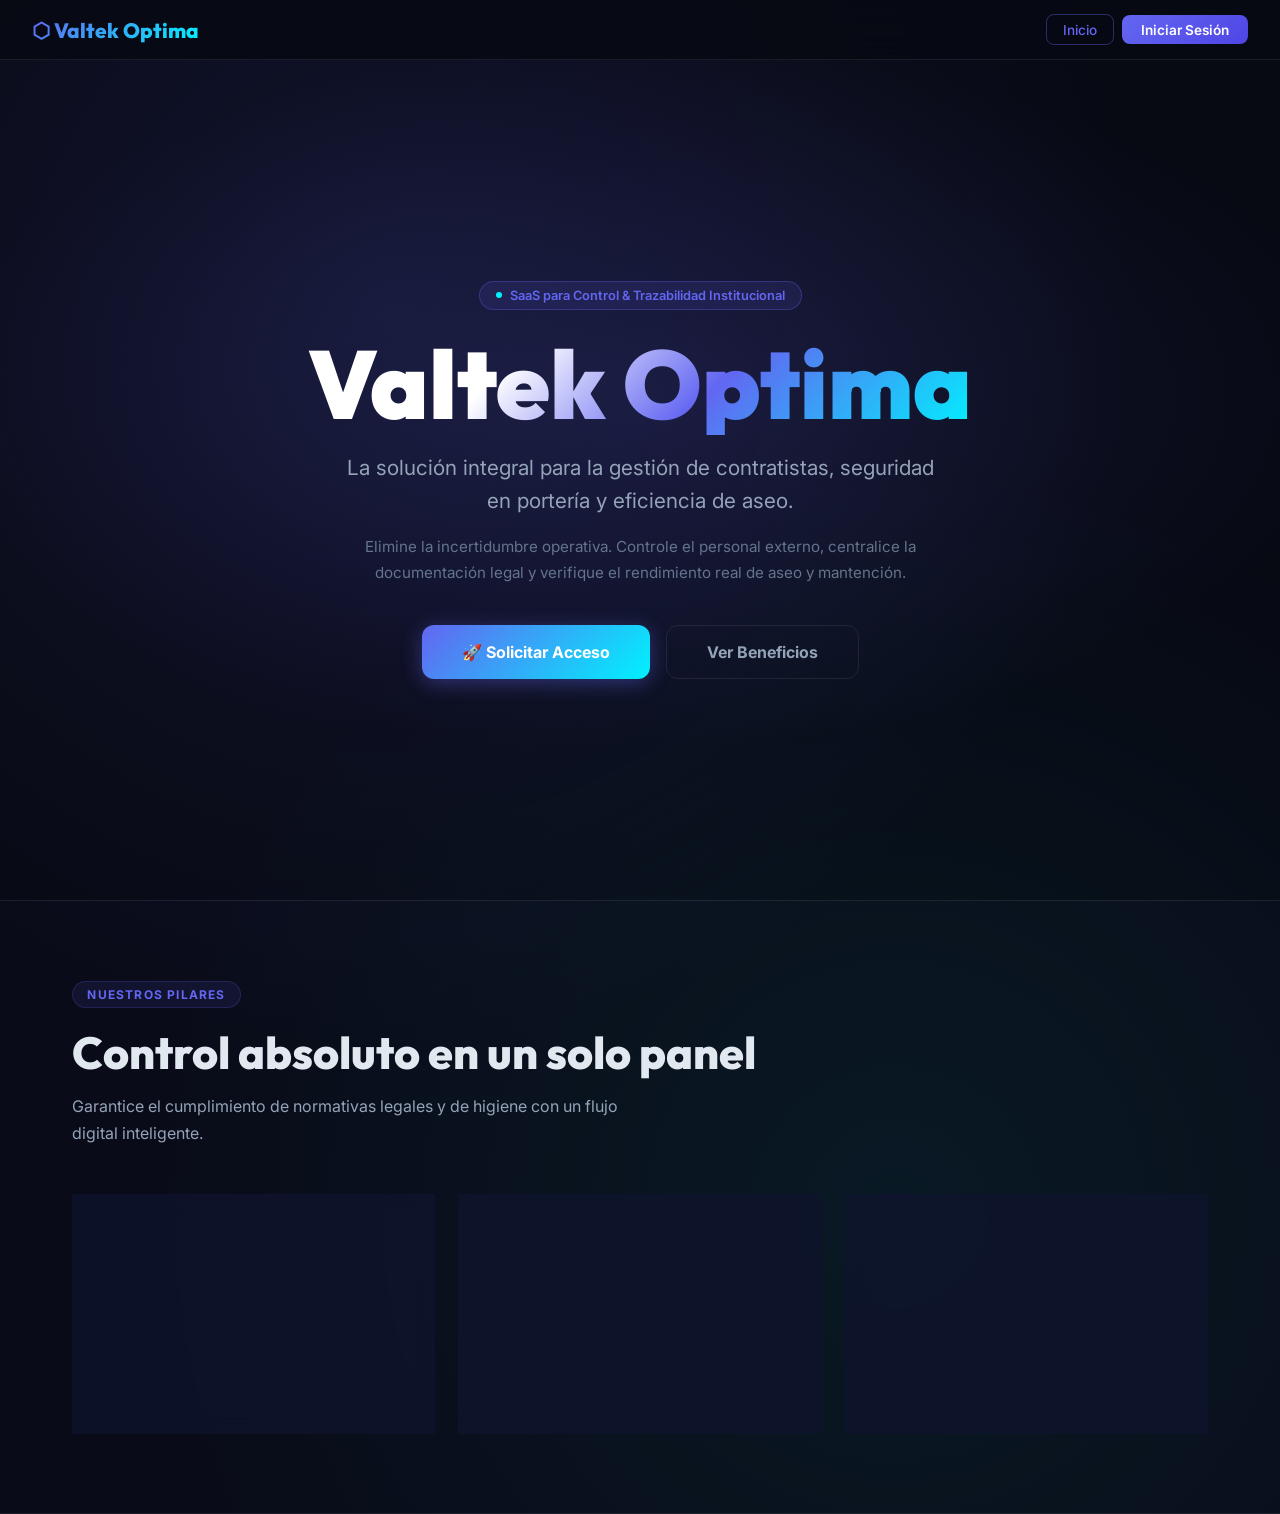
==== commit e64758e8: "feat: link directo de enrolamiento con hash change y modal ficha de acreditacion de visitante" ====
--- a/valtek-optima/index.html
+++ b/valtek-optima/index.html
@@ -578,6 +578,104 @@
     .table-photo-thumb img { width: 100%; height: 100%; object-fit: cover; }
     .table-photo-thumb.empty { color: var(--text-muted); border-style: dashed; cursor: default; }
     .table-photo-thumb.empty:hover { transform: none; }
+
+    /* ── EVENTOS / ENROLAMIENTO ── */
+    #view-enrolamiento { position: fixed; inset: 0; z-index: 950; background: radial-gradient(ellipse at 50% 30%, rgba(99,102,241,0.15) 0%, var(--bg) 70%); display: none; align-items: center; justify-content: center; padding: 1rem; overflow-y: auto; }
+    #view-enrolamiento.active { display: flex; }
+    .enrol-card { width: 100%; max-width: 460px; background: rgba(13,17,36,0.95); border: 1px solid var(--border); border-radius: 20px; padding: 2.5rem 2rem; backdrop-filter: blur(30px); box-shadow: 0 20px 80px rgba(0,0,0,0.6), 0 0 60px rgba(99,102,241,0.1); }
+    .enrol-success { text-align: center; }
+    .qr-display { width: 200px; height: 200px; margin: 1.5rem auto; background: #fff; border-radius: 12px; display: flex; align-items: center; justify-content: center; position: relative; overflow: hidden; }
+    .qr-grid { display: grid; grid-template-columns: repeat(21, 1fr); gap: 0; width: 180px; height: 180px; }
+    .qr-cell { aspect-ratio: 1; }
+    .qr-cell.dark { background: #111; }
+    .qr-cell.light { background: #fff; }
+    .event-detail-card { background: rgba(99,102,241,0.06); border: 1px solid rgba(99,102,241,0.15); border-radius: 12px; padding: 1rem; margin: 1rem 0; text-align: left; }
+    .event-detail-card .ed-row { display: flex; justify-content: space-between; padding: 0.3rem 0; font-size: 0.85rem; }
+    .event-detail-card .ed-label { color: var(--text-muted); }
+    .event-detail-card .ed-value { color: var(--text); font-weight: 600; }
+    .consent-check { display: flex; align-items: flex-start; gap: 0.6rem; padding: 1rem; border-radius: 10px; background: rgba(245,158,11,0.06); border: 1px solid rgba(245,158,11,0.15); margin: 1rem 0; cursor: pointer; }
+    .consent-check input[type=checkbox] { accent-color: var(--primary); width: 18px; height: 18px; margin-top: 2px; flex-shrink: 0; }
+    .consent-check label { font-size: 0.78rem; color: var(--text-dim); line-height: 1.5; cursor: pointer; }
+
+    /* ── PORTERÍA EVENTOS ── */
+    .port-tabs { display: flex; gap: 0.25rem; margin-bottom: 1.5rem; }
+    .port-tab-btn { padding: 0.65rem 1.2rem; border-radius: 10px 10px 0 0; background: transparent; color: var(--text-muted); font-size: 0.85rem; font-weight: 600; white-space: nowrap; border-bottom: 2px solid transparent; transition: all 0.2s; }
+    .port-tab-btn.active { color: var(--clean); border-bottom-color: var(--clean); background: rgba(16,185,129,0.05); }
+    .port-tab-btn:hover:not(.active) { color: var(--text-dim); background: rgba(255,255,255,0.03); }
+    .port-tab-panel { display: none; }
+    .port-tab-panel.active { display: block; }
+
+    .ws-feed { display: flex; flex-direction: column; gap: 0.75rem; max-height: 300px; overflow-y: auto; }
+    .ws-feed-card { display: flex; align-items: center; gap: 1rem; padding: 1rem; border-radius: 12px; border-left: 4px solid var(--clean); background: rgba(16,185,129,0.06); animation: wsFadeIn 0.4s ease-out; }
+    .ws-feed-card.denied { border-left-color: var(--dirty); background: rgba(239,68,68,0.06); }
+    @keyframes wsFadeIn { from { opacity: 0; transform: translateX(-10px); } to { opacity: 1; transform: translateX(0); } }
+    .ws-feed-icon { width: 40px; height: 40px; border-radius: 50%; display: flex; align-items: center; justify-content: center; font-size: 1.2rem; flex-shrink: 0; }
+    .ws-feed-card .ws-feed-icon { background: rgba(16,185,129,0.15); }
+    .ws-feed-card.denied .ws-feed-icon { background: rgba(239,68,68,0.15); }
+    .ws-feed-info { flex: 1; }
+    .ws-feed-name { font-weight: 700; font-size: 0.9rem; }
+    .ws-feed-detail { font-size: 0.78rem; color: var(--text-muted); }
+    .ws-feed-time { font-size: 0.72rem; color: var(--text-muted); text-align: right; }
+
+    .qr-scanner-sim { background: rgba(99,102,241,0.04); border: 2px dashed rgba(99,102,241,0.2); border-radius: 16px; padding: 1.5rem; text-align: center; margin-bottom: 1.5rem; }
+    .qr-scanner-sim .scan-icon { font-size: 2.5rem; margin-bottom: 0.5rem; }
+
+    /* Event list cards */
+    .evento-card { background: var(--card); border: 1px solid var(--border); border-radius: 14px; padding: 1.25rem; margin-bottom: 1rem; transition: all 0.2s; }
+    .evento-card:hover { border-color: var(--border-glow); }
+    .evento-card-header { display: flex; align-items: center; justify-content: space-between; margin-bottom: 0.75rem; }
+    .evento-card-title { font-family: var(--font-display); font-size: 1rem; font-weight: 700; }
+    .evento-card-date { font-size: 0.78rem; color: var(--text-muted); }
+    .evento-card-meta { display: flex; gap: 1.5rem; font-size: 0.82rem; color: var(--text-dim); margin-bottom: 0.75rem; }
+    .evento-card-actions { display: flex; gap: 0.5rem; flex-wrap: wrap; }
+
+    /* ── FOTO UPLOAD SIMULADO ── */
+    .upload-grid { display: grid; grid-template-columns: repeat(auto-fit, minmax(110px, 1fr)); gap: 0.75rem; margin: 1rem 0; }
+    .upload-box { background: rgba(255,255,255,0.02); border: 2px dashed rgba(255,255,255,0.15); border-radius: 12px; padding: 1rem 0.5rem; text-align: center; cursor: pointer; transition: all 0.2s; display: flex; flex-direction: column; align-items: center; justify-content: center; min-height: 100px; }
+    .upload-box:hover { border-color: var(--primary); background: rgba(99,102,241,0.04); }
+    .upload-box.uploaded { border-color: var(--clean); background: rgba(16,185,129,0.04); }
+    .upload-icon { font-size: 1.5rem; margin-bottom: 0.25rem; }
+    .upload-label { font-size: 0.7rem; font-weight: 600; color: var(--text-dim); }
+    .upload-filename { font-size: 0.65rem; color: var(--clean); font-weight: 500; margin-top: 0.25rem; word-break: break-all; max-width: 90%; text-overflow: ellipsis; white-space: nowrap; overflow: hidden; }
+
+    /* ── INTERFAZ DE DOCUMENTOS (TABLA) ── */
+    .doc-thumbnail { width: 32px; height: 32px; border-radius: 6px; background: rgba(255,255,255,0.05); border: 1px solid var(--border); display: inline-flex; align-items: center; justify-content: center; font-size: 0.9rem; cursor: pointer; transition: all 0.2s; margin-right: 0.25rem; }
+    .doc-thumbnail:hover { border-color: var(--accent); transform: scale(1.1); box-shadow: 0 0 10px rgba(0,242,254,0.3); }
+    .badge-status-lg { padding: 0.25rem 0.6rem; border-radius: 10px; font-size: 0.75rem; font-weight: 700; display: inline-block; text-transform: uppercase; }
+    .badge-status-lg.pendiente { background: rgba(245,158,11,0.15); color: var(--process); border: 1px solid rgba(245,158,11,0.3); }
+    .badge-status-lg.aprobado { background: rgba(16,185,129,0.15); color: var(--clean); border: 1px solid rgba(16,185,129,0.3); }
+    .badge-status-lg.rechazado { background: rgba(239,68,68,0.15); color: var(--dirty); border: 1px solid rgba(239,68,68,0.3); }
+
+    /* ── MODAL VISOR DE DOCUMENTOS ── */
+    #view-doc-modal { position: fixed; inset: 0; z-index: 1200; background: rgba(7,9,19,0.9); display: none; align-items: center; justify-content: center; padding: 1rem; backdrop-filter: blur(8px); }
+    #view-doc-modal.active { display: flex; }
+    .vdoc-card { background: rgba(13,17,36,0.95); border: 1px solid var(--border); border-radius: 20px; width: 100%; max-width: 500px; padding: 1.5rem; text-align: center; box-shadow: 0 20px 80px rgba(0,0,0,0.6); position: relative; }
+    .vdoc-title { font-family: var(--font-display); font-size: 1.2rem; font-weight: 800; margin-bottom: 1rem; color: #fff; }
+    .vdoc-image-container { width: 100%; aspect-ratio: 4/3; background: #000; border-radius: 12px; border: 1px solid var(--border); display: flex; align-items: center; justify-content: center; overflow: hidden; margin-bottom: 1rem; }
+    .vdoc-image { max-width: 100%; max-height: 100%; object-fit: contain; }
+    .vdoc-close { position: absolute; top: 1rem; right: 1rem; font-size: 1.5rem; color: var(--text-muted); cursor: pointer; transition: color 0.2s; }
+    .vdoc-close:hover { color: #fff; }
+
+    /* ── MODAL FICHA DE ACREDITACIÓN ── */
+    #view-profile-modal { position: fixed; inset: 0; z-index: 1200; background: rgba(7,9,19,0.9); display: none; align-items: center; justify-content: center; padding: 1rem; backdrop-filter: blur(8px); overflow-y: auto; }
+    #view-profile-modal.active { display: flex; }
+    .profile-card { background: rgba(13,17,36,0.98); border: 1px solid var(--border); border-radius: 20px; width: 100%; max-width: 600px; padding: 2rem; box-shadow: 0 20px 80px rgba(0,0,0,0.6); position: relative; max-height: 90vh; overflow-y: auto; }
+    .profile-title { font-family: var(--font-display); font-size: 1.3rem; font-weight: 800; margin-bottom: 1.5rem; text-align: center; color: #fff; border-bottom: 1px solid var(--border); padding-bottom: 0.75rem; }
+    .profile-grid { display: grid; grid-template-columns: 1fr 1fr; gap: 1rem; margin-bottom: 1.5rem; text-align: left; }
+    .profile-field { display: flex; flex-direction: column; }
+    .profile-field-label { font-size: 0.75rem; color: var(--text-muted); margin-bottom: 0.25rem; }
+    .profile-field-value { font-size: 0.9rem; color: #fff; font-weight: 600; }
+    .profile-docs-section { margin-bottom: 1.5rem; text-align: left; }
+    .profile-docs-title { font-size: 0.85rem; font-weight: 700; color: var(--accent); margin-bottom: 0.75rem; text-transform: uppercase; letter-spacing: 0.05em; }
+    .profile-docs-grid { display: grid; grid-template-columns: repeat(3, 1fr); gap: 0.75rem; }
+    .profile-doc-box { background: rgba(255,255,255,0.02); border: 1px solid var(--border); border-radius: 10px; padding: 0.5rem; text-align: center; cursor: pointer; transition: all 0.2s; }
+    .profile-doc-box:hover { border-color: var(--accent); background: rgba(0,242,254,0.02); }
+    .profile-doc-label { font-size: 0.65rem; color: var(--text-dim); margin-top: 0.25rem; font-weight: 600; }
+    .profile-doc-img-wrap { width: 100%; aspect-ratio: 4/3; background: #000; border-radius: 6px; display: flex; align-items: center; justify-content: center; overflow: hidden; }
+    .profile-doc-img { max-width: 100%; max-height: 100%; object-fit: contain; }
+    .profile-actions { display: flex; gap: 1rem; margin-top: 1.5rem; border-top: 1px solid var(--border); padding-top: 1.25rem; }
+    .profile-close { position: absolute; top: 1rem; right: 1rem; font-size: 1.5rem; color: var(--text-muted); cursor: pointer; transition: color 0.2s; }
+    .profile-close:hover { color: #fff; }
   </style>
 </head>
 <body>
@@ -930,94 +1028,151 @@
 <!-- PORTERÍA -->
 <div id="view-porteria" class="app-view">
   <div class="port-container">
-    <div class="port-search-card">
-      <h2 class="port-title">Control de Acceso y Portería</h2>
-      <p class="port-subtitle">Verificación instantánea de documentación de contratistas y personal de aseo</p>
-      <div class="port-input-wrapper">
-        <input class="port-input" id="porteria-rut-search" placeholder="18.765.432-1" onkeydown="if(event.key==='Enter')lookupRut()">
-        <button class="btn-port-search" onclick="lookupRut()">Consultar</button>
-      </div>
-
-      <!-- Result screens -->
-      <!-- 🟢 AUTORIZADO -->
-      <div class="status-screen status-authorized" id="port-screen-auth">
-        <div class="status-header">
-          <div class="status-icon">✓</div>
-          <div class="status-text">🟢 ACCESO PERMITIDO</div>
+    <!-- Porteria Tabs -->
+    <div class="port-tabs">
+      <button class="port-tab-btn active" onclick="switchPorteriaTab('contratistas')">🔍 Contratistas / Personal</button>
+      <button class="port-tab-btn" onclick="switchPorteriaTab('eventos')">🎟️ Eventos Fin de Semana</button>
+    </div>
+
+    <!-- TAB: Contratistas (existing content) -->
+    <div class="port-tab-panel active" id="port-panel-contratistas">
+      <div class="port-search-card">
+        <h2 class="port-title">Control de Acceso y Portería</h2>
+        <p class="port-subtitle">Verificación instantánea de documentación de contratistas y personal de aseo</p>
+        <div class="port-input-wrapper">
+          <input class="port-input" id="porteria-rut-search" placeholder="18.765.432-1" onkeydown="if(event.key==='Enter')lookupRut()">
+          <button class="btn-port-search" onclick="lookupRut()">Consultar</button>
         </div>
-        <div class="worker-detail-grid">
-          <div class="worker-avatar-lg" id="port-auth-avatar">?</div>
-          <div class="worker-info-fields">
-            <div class="info-item"><div class="info-label">Nombre</div><div class="info-val" id="port-auth-name"></div></div>
-            <div class="info-item"><div class="info-label">RUT</div><div class="info-val" id="port-auth-rut"></div></div>
-            <div class="info-item"><div class="info-label">Empresa</div><div class="info-val" id="port-auth-company"></div></div>
-            <div class="info-item"><div class="info-label">Tipo</div><div class="info-val" id="port-auth-type"></div></div>
+
+        <!-- Result screens -->
+        <!-- 🟢 AUTORIZADO -->
+        <div class="status-screen status-authorized" id="port-screen-auth">
+          <div class="status-header">
+            <div class="status-icon">✓</div>
+            <div class="status-text">🟢 ACCESO PERMITIDO</div>
+          </div>
+          <div class="worker-detail-grid">
+            <div class="worker-avatar-lg" id="port-auth-avatar">?</div>
+            <div class="worker-info-fields">
+              <div class="info-item"><div class="info-label">Nombre</div><div class="info-val" id="port-auth-name"></div></div>
+              <div class="info-item"><div class="info-label">RUT</div><div class="info-val" id="port-auth-rut"></div></div>
+              <div class="info-item"><div class="info-label">Empresa</div><div class="info-val" id="port-auth-company"></div></div>
+              <div class="info-item"><div class="info-label">Tipo</div><div class="info-val" id="port-auth-type"></div></div>
+            </div>
+          </div>
+          <!-- Warning alert for forced authorization -->
+          <div id="port-auth-warning" style="display: none; background: rgba(245, 158, 11, 0.15); border: 1px dashed var(--process); border-radius: 8px; padding: 0.75rem 1rem; margin-top: 1rem; text-align: left;">
+            <div style="color: var(--process); font-weight: bold; font-size: 0.85rem; display: flex; align-items: center; gap: 0.4rem;">
+              <span>⚠️ ADVERTENCIA DE SEGURIDAD</span>
+            </div>
+            <div style="font-size: 0.75rem; color: var(--text-dim); margin-top: 0.25rem;">
+              Autorizado manualmente por el Administrador Mayor con documentación pendiente o vencida.
+            </div>
+            <ul id="port-auth-warning-list" style="margin: 0.4rem 0 0 1.25rem; padding: 0; font-size: 0.72rem; color: var(--process);"></ul>
+          </div>
+          <div class="action-buttons">
+            <button class="btn-action btn-action-in" onclick="registerGateEvent('entrada')">Registrar Entrada</button>
+            <button class="btn-action btn-action-out" onclick="registerGateEvent('salida')">Registrar Salida</button>
           </div>
         </div>
-        <!-- Warning alert for forced authorization -->
-        <div id="port-auth-warning" style="display: none; background: rgba(245, 158, 11, 0.15); border: 1px dashed var(--process); border-radius: 8px; padding: 0.75rem 1rem; margin-top: 1rem; text-align: left;">
-          <div style="color: var(--process); font-weight: bold; font-size: 0.85rem; display: flex; align-items: center; gap: 0.4rem;">
-            <span>⚠️ ADVERTENCIA DE SEGURIDAD</span>
+
+        <!-- 🔴 BLOQUEADO -->
+        <div class="status-screen status-blocked" id="port-screen-blocked">
+          <div class="status-header">
+            <div class="status-icon">⚠</div>
+            <div class="status-text">🔴 ACCESO DENEGADO</div>
           </div>
-          <div style="font-size: 0.75rem; color: var(--text-dim); margin-top: 0.25rem;">
-            Autorizado manualmente por el Administrador Mayor con documentación pendiente o vencida.
+          <div style="font-size:0.95rem;font-weight:700;color:#fff;margin-bottom:1rem;" id="port-blocked-warning-title">INGRESO PROHIBIDO</div>
+          <div class="worker-detail-grid">
+            <div class="worker-avatar-lg" style="background:linear-gradient(135deg, var(--dirty), #991b1b);" id="port-blocked-avatar">?</div>
+            <div class="worker-info-fields">
+              <div class="info-item"><div class="info-label">Nombre</div><div class="info-val" id="port-blocked-name"></div></div>
+              <div class="info-item"><div class="info-label">RUT</div><div class="info-val" id="port-blocked-rut"></div></div>
+              <div class="info-item"><div class="info-label">Empresa</div><div class="info-val" id="port-blocked-company"></div></div>
+              <div class="info-item"><div class="info-label">Acceso</div><div class="info-val" style="color:var(--dirty);">BLOQUEADO</div></div>
+            </div>
           </div>
-          <ul id="port-auth-warning-list" style="margin: 0.4rem 0 0 1.25rem; padding: 0; font-size: 0.72rem; color: var(--process);"></ul>
+          <div class="status-reasons">
+            <div class="reason-title">Documentos Pendientes o Vencidos:</div>
+            <ul class="reason-list" id="port-blocked-reasons-list"></ul>
+          </div>
         </div>
-        <div class="action-buttons">
-          <button class="btn-action btn-action-in" onclick="registerGateEvent('entrada')">Registrar Entrada</button>
-          <button class="btn-action btn-action-out" onclick="registerGateEvent('salida')">Registrar Salida</button>
+
+        <!-- ⚪ NO ENCONTRADO -->
+        <div class="status-screen status-notfound" id="port-screen-notfound">
+          <div class="status-header">
+            <div class="status-icon">?</div>
+            <div class="status-text">RUT NO REGISTRADO</div>
+          </div>
+          <p style="font-size:0.9rem;color:var(--text-muted);">El RUT ingresado no coincide con ningún trabajador interno o externo cargado en el sistema. Solicite asistencia al administrador mayor.</p>
         </div>
       </div>
 
-      <!-- 🔴 BLOQUEADO -->
-      <div class="status-screen status-blocked" id="port-screen-blocked">
-        <div class="status-header">
-          <div class="status-icon">⚠</div>
-          <div class="status-text">🔴 ACCESO DENEGADO</div>
-        </div>
-        <div style="font-size:0.95rem;font-weight:700;color:#fff;margin-bottom:1rem;" id="port-blocked-warning-title">INGRESO PROHIBIDO</div>
-        <div class="worker-detail-grid">
-          <div class="worker-avatar-lg" style="background:linear-gradient(135deg, var(--dirty), #991b1b);" id="port-blocked-avatar">?</div>
-          <div class="worker-info-fields">
-            <div class="info-item"><div class="info-label">Nombre</div><div class="info-val" id="port-blocked-name"></div></div>
-            <div class="info-item"><div class="info-label">RUT</div><div class="info-val" id="port-blocked-rut"></div></div>
-            <div class="info-item"><div class="info-label">Empresa</div><div class="info-val" id="port-blocked-company"></div></div>
-            <div class="info-item"><div class="info-label">Acceso</div><div class="info-val" style="color:var(--dirty);">BLOQUEADO</div></div>
-          </div>
-        </div>
-        <div class="status-reasons">
-          <div class="reason-title">Documentos Pendientes o Vencidos:</div>
-          <ul class="reason-list" id="port-blocked-reasons-list"></ul>
+      <!-- Gate Log -->
+      <div class="j-card">
+        <div class="j-card-title">🚪 Historial de Accesos Registrados de Hoy</div>
+        <div style="overflow-x:auto;">
+          <table class="data-table">
+            <thead>
+              <tr>
+                <th>Nombre</th>
+                <th>RUT</th>
+                <th>Evento</th>
+                <th>Hora</th>
+                <th>Registrado Por</th>
+              </tr>
+            </thead>
+            <tbody id="port-history-tbody"></tbody>
+          </table>
         </div>
       </div>
-
-      <!-- ⚪ NO ENCONTRADO -->
-      <div class="status-screen status-notfound" id="port-screen-notfound">
-        <div class="status-header">
-          <div class="status-icon">?</div>
-          <div class="status-text">RUT NO REGISTRADO</div>
+    </div>
+
+    <!-- TAB: Eventos Fin de Semana -->
+    <div class="port-tab-panel" id="port-panel-eventos">
+      <!-- QR Scanner Simulator -->
+      <div class="qr-scanner-sim">
+        <div class="scan-icon">📷</div>
+        <div style="font-family:var(--font-display); font-size:1.1rem; font-weight:700; margin-bottom:0.75rem;">Simulador de Lector QR (Torniquete)</div>
+        <div class="flex-row" style="justify-content:center; gap:0.75rem; margin-bottom:1rem;">
+          <div class="f-group" style="flex:2; min-width:200px;"><input class="f-input" id="port-qr-token-input" placeholder="Ingrese token QR del visitante"></div>
+          <div class="f-group" style="min-width:160px;"><select class="f-input f-select" id="port-qr-puerta-select">
+            <option>Puerta Principal</option>
+            <option>Torniquete Acceso Norte</option>
+            <option>Torniquete Acceso Sur</option>
+          </select></div>
         </div>
-        <p style="font-size:0.9rem;color:var(--text-muted);">El RUT ingresado no coincide con ningún trabajador interno o externo cargado en el sistema. Solicite asistencia al administrador mayor.</p>
+        <button class="btn-sm btn-green" onclick="scanQrAtGate()" style="min-width:180px;">🔓 Escanear QR en Torniquete</button>
       </div>
-    </div>
-
-    <!-- Gate Log -->
-    <div class="j-card">
-      <div class="j-card-title">🚪 Historial de Accesos Registrados de Hoy</div>
-      <div style="overflow-x:auto;">
-        <table class="data-table">
-          <thead>
-            <tr>
-              <th>Nombre</th>
-              <th>RUT</th>
-              <th>Evento</th>
-              <th>Hora</th>
-              <th>Registrado Por</th>
-            </tr>
-          </thead>
-          <tbody id="port-history-tbody"></tbody>
-        </table>
+
+      <!-- Manual RUT Lookup for Events -->
+      <div class="j-card">
+        <div class="j-card-title">🔍 Buscar Visitante por RUT (Apertura Manual)</div>
+        <div class="flex-row" style="margin-bottom:1rem;">
+          <div class="f-group" style="flex:2;"><input class="f-input" id="port-evento-rut-search" placeholder="12.345.678-9"></div>
+          <button class="btn-sm btn-blue" onclick="lookupEventoRut()">Buscar</button>
+        </div>
+        <div id="port-evento-rut-result" style="display:none;"></div>
+      </div>
+
+      <!-- WebSocket Live Feed -->
+      <div class="j-card">
+        <div class="j-card-title">
+          <svg width="18" height="18" viewBox="0 0 24 24" fill="none" stroke="var(--clean)" stroke-width="2" stroke-linecap="round" stroke-linejoin="round"><circle cx="12" cy="12" r="2"/><path d="M16.24 7.76a6 6 0 0 1 0 8.49"/><path d="M19.07 4.93a10 10 0 0 1 0 14.14"/><path d="M7.76 16.24a6 6 0 0 1 0-8.49"/><path d="M4.93 19.07a10 10 0 0 1 0-14.14"/></svg>
+          Monitoreo en Vivo — Accesos de Eventos
+          <span style="margin-left:auto;font-size:0.7rem;color:var(--clean);font-weight:500;">● LIVE</span>
+        </div>
+        <div class="ws-feed" id="ws-feed-container">
+          <div style="text-align:center; padding:2rem; color:var(--text-muted); font-size:0.88rem;">⏳ Esperando accesos de visitantes...</div>
+        </div>
+      </div>
+
+      <!-- Eventos de Hoy -->
+      <div class="j-card">
+        <div class="j-card-title">📅 Eventos de Hoy</div>
+        <div id="port-eventos-hoy-list">
+          <div style="text-align:center; padding:1.5rem; color:var(--text-muted); font-size:0.88rem;">No hay eventos programados para hoy.</div>
+        </div>
       </div>
     </div>
   </div>
@@ -1032,8 +1187,9 @@
       <button class="jefe-tab" onclick="switchJefeTab('asignacion')">📋 Asignación</button>
       <button class="jefe-tab" onclick="switchJefeTab('monitoreo')">📡 Monitor en Vivo</button>
       <button class="jefe-tab" onclick="switchJefeTab('informes')">📊 Informes</button>
-      <button class="jefe-tab" onclick="switchJefeTab('aprobaciones')">✅ Aprobación Contratistas</button>
-      <button class="jefe-tab" onclick="switchJefeTab('bitacora')">📁 Bitácora de Archivos</button>
+      <button class="jefe-tab" id="jefe-tab-btn-aprobaciones" onclick="switchJefeTab('aprobaciones')">✅ Aprobación Contratistas</button>
+      <button class="jefe-tab" id="jefe-tab-btn-bitacora" onclick="switchJefeTab('bitacora')">📁 Bitácora de Archivos</button>
+      <button class="jefe-tab" id="jefe-tab-btn-eventos" onclick="switchJefeTab('eventos')">📅 Eventos Finde</button>
     </div>
   </div>
   <div class="jefe-body">
@@ -1267,6 +1423,63 @@
       </div>
     </div>
 
+    <!-- TAB: EVENTOS FIN DE SEMANA -->
+    <div class="jefe-tab-content" id="jefe-tab-eventos">
+      <div class="j-grid-2">
+        <div class="j-card">
+          <div class="j-card-title">📅 Crear Nuevo Evento</div>
+          <div class="f-group"><label class="f-label">Nombre del Evento</label><input class="f-input" id="evento-nombre" placeholder="Ej: Copa San Nicolás, Feria de Ciencias..."></div>
+          <div class="f-group"><label class="f-label">Fecha</label><input type="date" class="f-input" id="evento-fecha"></div>
+          <div class="j-grid-2" style="gap:1rem;">
+            <div class="f-group"><label class="f-label">Hora Inicio</label><input type="time" class="f-input" id="evento-hora-inicio" value="09:00"></div>
+            <div class="f-group"><label class="f-label">Hora Fin</label><input type="time" class="f-input" id="evento-hora-fin" value="18:00"></div>
+          </div>
+          <div class="f-group">
+            <label class="f-label">Puertas Autorizadas</label>
+            <div style="display:flex; flex-direction:column; gap:0.5rem; margin-top:0.25rem;">
+              <label class="zone-check-item" style="display:flex;"><input type="checkbox" value="Puerta Principal" checked> Puerta Principal</label>
+              <label class="zone-check-item" style="display:flex;"><input type="checkbox" value="Torniquete Acceso Norte"> Torniquete Acceso Norte</label>
+              <label class="zone-check-item" style="display:flex;"><input type="checkbox" value="Torniquete Acceso Sur"> Torniquete Acceso Sur</label>
+            </div>
+          </div>
+          <button class="btn-sm btn-green" onclick="crearEvento()" style="margin-top:0.5rem;">✅ Crear Evento y Generar Link</button>
+        </div>
+        <div>
+          <div class="j-card">
+            <div class="j-card-title">🗓 Eventos Registrados</div>
+            <div id="eventos-list-container"></div>
+          </div>
+          <div class="j-card">
+            <div class="j-card-title">🔒 Compliance — Ley de Datos Personales</div>
+            <p style="font-size:0.85rem; color:var(--text-dim); line-height:1.6; margin-bottom:1rem;">Los datos personales de visitantes (RUT, nombre, teléfono) se anonimizan automáticamente 30 días después del evento, cumpliendo con la Ley N° 19.628 de Protección de Datos de Carácter Personal de Chile.</p>
+            <button class="btn-sm btn-red" onclick="ejecutarPurgaDatos()">🗑 Ejecutar Purga Manual de Datos (+30 días)</button>
+          </div>
+        </div>
+      </div>
+
+      <!-- Invitados del evento seleccionado -->
+      <div class="j-card" id="evento-invitados-card" style="display:none;">
+        <div class="j-card-title" id="evento-invitados-title">👥 Invitados del Evento</div>
+        <div style="overflow-x:auto;">
+          <table class="data-table">
+            <thead>
+              <tr>
+                <th>Nombre</th>
+                <th>RUT</th>
+                <th>Email</th>
+                <th>Documentos</th>
+                <th>Estado</th>
+                <th>Acciones</th>
+                <th>Ingresó</th>
+                <th>Hora Ingreso</th>
+              </tr>
+            </thead>
+            <tbody id="evento-invitados-tbody"></tbody>
+          </table>
+        </div>
+      </div>
+    </div>
+
   </div>
 </div>
 
@@ -1281,6 +1494,151 @@
   </div>
 </div>
 
+<!-- ENROLAMIENTO PÚBLICO -->
+<div id="view-enrolamiento">
+  <div class="enrol-card" id="enrol-form-card">
+    <div style="text-align:center; margin-bottom: 1.5rem;">
+      <span style="font-size: 2rem;">🎟️</span>
+      <div style="font-family:var(--font-display); font-size:1.4rem; font-weight:800; margin-top:0.5rem;">Registro de Visitante</div>
+      <div style="font-size:0.85rem; color:var(--text-muted); margin-top:0.25rem;" id="enrol-event-title">Evento</div>
+    </div>
+    <div class="f-group"><label class="f-label">Nombre Completo</label><input class="f-input" id="enrol-nombre" placeholder="Ingrese su nombre completo"></div>
+    <div class="f-group"><label class="f-label">RUT</label><input class="f-input" id="enrol-rut" placeholder="12.345.678-9"></div>
+    <div class="f-group"><label class="f-label">Correo Electrónico</label><input type="email" class="f-input" id="enrol-email" placeholder="ejemplo@correo.com"></div>
+    <div class="f-group"><label class="f-label">Teléfono (Opcional)</label><input class="f-input" id="enrol-telefono" placeholder="+56 9 1234 5678"></div>
+    <div class="f-group">
+      <label class="f-label">Fotografías de Acreditación (Obligatorias)</label>
+      <div class="upload-grid">
+        <!-- FRONT CARNET -->
+        <div class="upload-box" id="box-carnet-frontal" onclick="simulateUpload('carnet-frontal')">
+          <span class="upload-icon">🪪</span>
+          <span class="upload-label" style="font-size: 0.62rem;">Carnet (Frente)</span>
+          <span class="upload-filename" id="file-carnet-frontal-name" style="display:none;"></span>
+          <input type="hidden" id="val-carnet-frontal" value="">
+        </div>
+        <!-- BACK CARNET -->
+        <div class="upload-box" id="box-carnet-trasero" onclick="simulateUpload('carnet-trasero')">
+          <span class="upload-icon">🪪</span>
+          <span class="upload-label" style="font-size: 0.62rem;">Carnet (Atrás)</span>
+          <span class="upload-filename" id="file-carnet-trasero-name" style="display:none;"></span>
+          <input type="hidden" id="val-carnet-trasero" value="">
+        </div>
+        <!-- SELFIE -->
+        <div class="upload-box" id="box-selfie" onclick="simulateUpload('selfie')">
+          <span class="upload-icon">📸</span>
+          <span class="upload-label" style="font-size: 0.62rem;">Selfie Rostro</span>
+          <span class="upload-filename" id="file-selfie-name" style="display:none;"></span>
+          <input type="hidden" id="val-selfie" value="">
+        </div>
+      </div>
+    </div>
+    <div class="consent-check">
+      <input type="checkbox" id="enrol-consent">
+      <label for="enrol-consent">Acepto el tratamiento de mis datos personales de acuerdo a la Política de Seguridad del Colegio, con el único fin de gestionar el control de acceso y seguridad del recinto. Los datos serán eliminados automáticamente tras 30 días del evento.</label>
+    </div>
+    <div id="enrol-error" class="error-msg">Complete todos los campos obligatorios y acepte el consentimiento.</div>
+    <button class="btn-full btn-primary" onclick="submitEnrolamiento()" style="margin-top:0.5rem;">📲 Registrarme y Solicitar Acreditación</button>
+    <div style="text-align:center; margin-top:1rem;"><span class="diag-cancel" onclick="closeEnrolamiento()">← Volver al sistema</span></div>
+  </div>
+
+  <div class="enrol-card enrol-success" id="enrol-review-card" style="display:none; text-align:center;">
+    <span style="font-size: 3rem;">⏳</span>
+    <div style="font-family:var(--font-display); font-size:1.3rem; font-weight:800; margin-top:0.75rem;">Registro en Acreditación</div>
+    <div style="font-size:0.85rem; color:var(--text-muted); margin-top:0.5rem; line-height:1.5;">
+      Tu solicitud para ingresar al evento ha sido recibida y está en proceso de revisión por seguridad.<br><br>
+      Una vez aprobada tu documentación, se enviará el código QR de acceso automáticamente a tu correo:<br>
+      <strong id="enrol-pending-email-display" style="color:var(--accent);"></strong>
+    </div>
+    <div class="event-detail-card" id="enrol-pending-event-details"></div>
+    <button class="btn-full btn-primary" onclick="closeEnrolamiento()" style="margin-top:1.5rem;">Entendido</button>
+  </div>
+
+  <div class="enrol-card enrol-success" id="enrol-success-card" style="display:none;">
+    <span style="font-size: 3rem;">✅</span>
+    <div style="font-family:var(--font-display); font-size:1.3rem; font-weight:800; margin-top:0.75rem;">¡Acreditación Aprobada!</div>
+    <div style="font-size:0.88rem; color:var(--text-muted); margin-top:0.5rem;">Presenta este código QR en el torniquete para ingresar.</div>
+    <div class="qr-display" id="enrol-qr-display"></div>
+    <div style="font-family:monospace; font-size:0.8rem; color:var(--primary); margin-bottom:0.5rem;" id="enrol-qr-token"></div>
+    <div class="event-detail-card" id="enrol-event-details"></div>
+    <button class="btn-full btn-primary" onclick="closeEnrolamiento()" style="margin-top:1rem;">Cerrar</button>
+  </div>
+</div>
+
+<!-- VIEW DOCUMENT MODAL -->
+<div id="view-doc-modal">
+  <div class="vdoc-card">
+    <span class="vdoc-close" onclick="closeDocModal()">&times;</span>
+    <div class="vdoc-title" id="vdoc-modal-title">Documento</div>
+    <div class="vdoc-image-container">
+      <img class="vdoc-image" id="vdoc-modal-img" src="">
+    </div>
+  </div>
+</div>
+<!-- VIEW PROFILE MODAL -->
+<div id="view-profile-modal">
+  <div class="profile-card">
+    <span class="profile-close" onclick="closeProfileModal()">&times;</span>
+    <div class="profile-title">Ficha de Acreditación de Visitante</div>
+    
+    <div class="profile-grid">
+      <div class="profile-field">
+        <span class="profile-field-label">Nombre Completo</span>
+        <span class="profile-field-value" id="prof-nombre"></span>
+      </div>
+      <div class="profile-field">
+        <span class="profile-field-label">RUT</span>
+        <span class="profile-field-value" id="prof-rut"></span>
+      </div>
+      <div class="profile-field">
+        <span class="profile-field-label">Correo Electrónico</span>
+        <span class="profile-field-value" id="prof-email"></span>
+      </div>
+      <div class="profile-field">
+        <span class="profile-field-label">Teléfono</span>
+        <span class="profile-field-value" id="prof-telefono"></span>
+      </div>
+      <div class="profile-field">
+        <span class="profile-field-label">Consentimiento Legal</span>
+        <span class="profile-field-value" id="prof-consent"></span>
+      </div>
+      <div class="profile-field">
+        <span class="profile-field-label">Estado Acreditación</span>
+        <span class="profile-field-value" id="prof-estado"></span>
+      </div>
+    </div>
+    
+    <div class="profile-docs-section">
+      <div class="profile-docs-title">Documentos Adjuntos</div>
+      <div class="profile-docs-grid">
+        <!-- FRONT -->
+        <div class="profile-doc-box" onclick="zoomDocFromProfile('front')">
+          <div class="profile-doc-img-wrap">
+            <img class="profile-doc-img" id="prof-img-front" src="">
+          </div>
+          <div class="profile-doc-label">Carnet (Frente)</div>
+        </div>
+        <!-- BACK -->
+        <div class="profile-doc-box" onclick="zoomDocFromProfile('back')">
+          <div class="profile-doc-img-wrap">
+            <img class="profile-doc-img" id="prof-img-back" src="">
+          </div>
+          <div class="profile-doc-label">Carnet (Atrás)</div>
+        </div>
+        <!-- SELFIE -->
+        <div class="profile-doc-box" onclick="zoomDocFromProfile('selfie')">
+          <div class="profile-doc-img-wrap">
+            <img class="profile-doc-img" id="prof-img-selfie" src="">
+          </div>
+          <div class="profile-doc-label">Selfie de Rostro</div>
+        </div>
+      </div>
+    </div>
+    
+    <div class="profile-actions" id="prof-actions-area">
+      <!-- Buttons will be rendered dynamically based on status -->
+    </div>
+  </div>
+</div>
 <!-- MODALS -->
 <!-- DIAGNOSTIC MODAL -->
 <div id="diagnostic-modal">
@@ -1547,6 +1905,73 @@
     { id: 'fl_demo1', workerId: 'u2', workerName: 'Tía María (Interno)', fileName: 'contrato_firmado.pdf', description: 'Copia del contrato de trabajo', uploadedBy: 'Super Admin Valtek', uploadDate: Date.now() - 7200000 }
   ];
 
+  // ── SEED DATA: EVENTOS ──
+  const SEED_EVENTOS = [
+    {
+      id: 'ev_demo1',
+      nombre: 'Copa San Nicolás — Fútbol Interescolar',
+      encargadoId: 'u1',
+      fecha: new Date().toISOString().split('T')[0],
+      horaInicio: '09:00',
+      horaFin: '18:00',
+      puertasAutorizadas: ['Puerta Principal', 'Torniquete Acceso Norte'],
+      schoolId: 'sch1',
+      createdAt: Date.now() - 86400000
+    },
+    {
+      id: 'ev_demo2',
+      nombre: 'Feria de Ciencias Abierta',
+      encargadoId: 'u1',
+      fecha: new Date().toISOString().split('T')[0],
+      horaInicio: '10:00',
+      horaFin: '16:00',
+      puertasAutorizadas: ['Puerta Principal', 'Torniquete Acceso Norte', 'Torniquete Acceso Sur'],
+      schoolId: 'sch1',
+      createdAt: Date.now() - 43200000
+    }
+  ];
+
+  const MOCK_CARNET_FRONT = `data:image/svg+xml;utf8,<svg xmlns="http://www.w3.org/2000/svg" width="300" height="200" viewBox="0 0 300 200"><rect width="100%" height="100%" fill="%232e354f" rx="15"/><rect x="20" y="20" width="80" height="100" fill="%231a1d2e" rx="5"/><circle cx="60" cy="60" r="25" fill="%234f46e5"/><rect x="35" y="95" width="50" height="15" fill="%234f46e5"/><rect x="120" y="30" width="150" height="15" fill="%23ffffff"/><rect x="120" y="55" width="100" height="10" fill="%2394a3b8"/><rect x="120" y="75" width="120" height="10" fill="%2394a3b8"/><rect x="120" y="95" width="80" height="10" fill="%2394a3b8"/><text x="20" y="160" fill="%2300f2fe" font-family="monospace" font-size="12">CHILE - C.I. MOCK</text></svg>`;
+
+  const MOCK_CARNET_BACK = `data:image/svg+xml;utf8,<svg xmlns="http://www.w3.org/2000/svg" width="300" height="200" viewBox="0 0 300 200"><rect width="100%" height="100%" fill="%232e354f" rx="15"/><rect x="20" y="20" width="260" height="40" fill="%231a1d2e"/><rect x="20" y="80" width="260" height="8" fill="%2394a3b8"/><rect x="20" y="95" width="260" height="8" fill="%2394a3b8"/><rect x="20" y="110" width="180" height="8" fill="%2394a3b8"/><rect x="20" y="130" width="60" height="40" fill="%231a1d2e"/><rect x="90" y="130" width="60" height="40" fill="%231a1d2e"/><text x="160" y="160" fill="%2394a3b8" font-family="monospace" font-size="10">REPUBLICA DE CHILE</text></svg>`;
+
+  const MOCK_SELFIE = `data:image/svg+xml;utf8,<svg xmlns="http://www.w3.org/2000/svg" width="300" height="200" viewBox="0 0 300 200"><rect width="100%" height="100%" fill="%231a1d2e" rx="15"/><circle cx="150" cy="80" r="35" fill="%234f46e5"/><path d="M100 160 C 100 120, 200 120, 200 160 Z" fill="%234f46e5"/><circle cx="140" cy="75" r="4" fill="%23ffffff"/><circle cx="160" cy="75" r="4" fill="%23ffffff"/><path d="M 140 95 Q 150 105 160 95" stroke="%23ffffff" stroke-width="3" fill="none"/><text x="50%" y="185" dominant-baseline="middle" text-anchor="middle" fill="%2300f2fe" font-family="sans-serif" font-size="12">Selfie Validada</text></svg>`;
+
+  const SEED_INVITADOS = [
+    {
+      id: 'inv_1', eventoId: 'ev_demo1', rut: '16.234.567-8', nombreCompleto: 'Carlos Muñoz Pereira',
+      telefono: '+56912345678', email: 'carlos.munoz@gmail.com',
+      fotoCarnetFrontal: MOCK_CARNET_FRONT, fotoCarnetTrasera: MOCK_CARNET_BACK, fotoCara: MOCK_SELFIE,
+      estadoAprobacion: 'aprobado', fechaAprobacion: Date.now() - 3600000,
+      qrToken: 'QR_A3F8K2M9', estadoConsentimiento: true,
+      timestampConsentimiento: Date.now() - 3600000, ingresoMarcado: true, horaIngreso: Date.now() - 1800000
+    },
+    {
+      id: 'inv_2', eventoId: 'ev_demo1', rut: '17.876.543-2', nombreCompleto: 'Ana Belén Torres',
+      telefono: '+56987654321', email: 'ana.torres@outlook.com',
+      fotoCarnetFrontal: MOCK_CARNET_FRONT, fotoCarnetTrasera: MOCK_CARNET_BACK, fotoCara: MOCK_SELFIE,
+      estadoAprobacion: 'pendiente', fechaAprobacion: null,
+      qrToken: 'QR_B7G2L5P1', estadoConsentimiento: true,
+      timestampConsentimiento: Date.now() - 7200000, ingresoMarcado: false, horaIngreso: null
+    },
+    {
+      id: 'inv_3', eventoId: 'ev_demo2', rut: '19.456.789-0', nombreCompleto: 'Diego Ramírez',
+      telefono: '', email: 'diego.ramirez@yahoo.com',
+      fotoCarnetFrontal: MOCK_CARNET_FRONT, fotoCarnetTrasera: MOCK_CARNET_BACK, fotoCara: MOCK_SELFIE,
+      estadoAprobacion: 'aprobado', fechaAprobacion: Date.now() - 5400000,
+      qrToken: 'QR_C4H9N8R3', estadoConsentimiento: true,
+      timestampConsentimiento: Date.now() - 5400000, ingresoMarcado: true, horaIngreso: Date.now() - 900000
+    },
+    {
+      id: 'inv_4', eventoId: 'ev_demo1', rut: '20.111.222-3', nombreCompleto: 'Francisca López',
+      telefono: '+56945678901', email: 'francisca.l@gmail.com',
+      fotoCarnetFrontal: MOCK_CARNET_FRONT, fotoCarnetTrasera: MOCK_CARNET_BACK, fotoCara: MOCK_SELFIE,
+      estadoAprobacion: 'pendiente', fechaAprobacion: null,
+      qrToken: 'QR_D1J6Q4W7', estadoConsentimiento: true,
+      timestampConsentimiento: Date.now() - 9000000, ingresoMarcado: false, horaIngreso: null
+    }
+  ];
+
   const ICONS = {
     sala: '<svg viewBox="0 0 24 24" fill="none" stroke="currentColor" stroke-width="2" stroke-linecap="round" stroke-linejoin="round"><rect x="2" y="3" width="20" height="14" rx="2"/><line x1="8" y1="21" x2="16" y2="21"/><line x1="12" y1="17" x2="12" y2="21"/></svg>',
     cancha: '<svg viewBox="0 0 24 24" fill="none" stroke="currentColor" stroke-width="2" stroke-linecap="round" stroke-linejoin="round"><circle cx="12" cy="12" r="10"/><path d="M2 12h20"/><path d="M12 2v20"/></svg>',
@@ -1566,7 +1991,11 @@
     // Expanded roles state arrays
     externalWorkers: [],
     gateLog: [],
-    fileLog: []
+    fileLog: [],
+    // Eventos y visitantes
+    eventos: [],
+    invitadosAcceso: [],
+    wsFeedLog: []
   };
 
   // Temp state for document upload
@@ -1745,7 +2174,7 @@
   }
 
   // ── PERSISTENCE ──
-  const DATA_VERSION = '4.6'; // Incremented version to load simulated active data for today
+  const DATA_VERSION = '5.1'; // Incremented version for visitor pre-approval & uploads module
   function saveData() { 
     try {
       localStorage.setItem('vo_version', DATA_VERSION); 
@@ -1757,6 +2186,8 @@
       localStorage.setItem('vo_file_log', JSON.stringify(state.fileLog));
       localStorage.setItem('vo_zones', JSON.stringify(state.zones));
       localStorage.setItem('vo_audit', JSON.stringify(state.auditLog));
+      localStorage.setItem('vo_eventos', JSON.stringify(state.eventos));
+      localStorage.setItem('vo_invitados', JSON.stringify(state.invitadosAcceso));
     } catch (e) {
       console.error('Failed to save to localStorage:', e);
       showToast('⚠️ Límite de almacenamiento local excedido. Intente eliminar algunos archivos o usar archivos más pequeños.', true);
@@ -1774,6 +2205,8 @@
       localStorage.removeItem('vo_file_log');
       localStorage.removeItem('vo_zones');
       localStorage.removeItem('vo_audit');
+      localStorage.removeItem('vo_eventos');
+      localStorage.removeItem('vo_invitados');
     }
     const s = localStorage.getItem('vo_schools');
     const u = localStorage.getItem('vo_users');
@@ -1790,6 +2223,10 @@
     state.externalWorkers = ew ? JSON.parse(ew) : JSON.parse(JSON.stringify(SEED_EXTERNAL_WORKERS));
     state.gateLog = gl ? JSON.parse(gl) : JSON.parse(JSON.stringify(SEED_GATE_LOG));
     state.fileLog = fl ? JSON.parse(fl) : JSON.parse(JSON.stringify(SEED_FILE_LOG));
+    const ev = localStorage.getItem('vo_eventos');
+    const inv = localStorage.getItem('vo_invitados');
+    state.eventos = ev ? JSON.parse(ev) : JSON.parse(JSON.stringify(SEED_EVENTOS));
+    state.invitadosAcceso = inv ? JSON.parse(inv) : JSON.parse(JSON.stringify(SEED_INVITADOS));
     
     // Generate historical audit logs if not present or empty
     let loadedAudit = null;
@@ -3135,6 +3572,8 @@
   // ── PORTERÍA PANEL ──
   function renderPorteriaAll() {
     renderPorteriaHistory();
+    renderPorteriaEventosHoy();
+    renderWsFeed();
   }
 
   let tempActivePorteriaWorker = null;
@@ -3346,7 +3785,7 @@
   function switchJefeTab(t) { 
     document.querySelectorAll('.jefe-tab').forEach(x=>x.classList.remove('active')); 
     document.querySelectorAll('.jefe-tab-content').forEach(x=>x.classList.remove('active')); 
-    const ts=['personal','asignacion','monitoreo','informes','aprobaciones','bitacora']; 
+    const ts=['personal','asignacion','monitoreo','informes','aprobaciones','bitacora','eventos']; 
     const idx = ts.indexOf(t);
     if (idx !== -1) {
       const tabEl = document.querySelectorAll('.jefe-tab')[idx];
@@ -3358,9 +3797,29 @@
   }
 
   function renderJefeAll() { 
+    const activeMode = state.jefeMode || (state.currentUser ? state.currentUser.role : 'admin');
+    
+    // Hide tabs only for Jefe de Aseo
+    const isJefe = activeMode === 'jefe';
+    const aprobBtn = document.getElementById('jefe-tab-btn-aprobaciones');
+    const bitacBtn = document.getElementById('jefe-tab-btn-bitacora');
+    
+    if (aprobBtn) aprobBtn.style.display = isJefe ? 'none' : 'inline-flex';
+    if (bitacBtn) bitacBtn.style.display = isJefe ? 'none' : 'inline-flex';
+    const eventBtn = document.getElementById('jefe-tab-btn-eventos');
+    if (eventBtn) eventBtn.style.display = isJefe ? 'none' : 'inline-flex';
+    
+    // Redirect to personal tab if current active tab is hidden
+    if (isJefe) {
+      const activeTabEl = document.querySelector('.jefe-tab-content.active');
+      if (activeTabEl && (activeTabEl.id === 'jefe-tab-aprobaciones' || activeTabEl.id === 'jefe-tab-bitacora' || activeTabEl.id === 'jefe-tab-eventos')) {
+        switchJefeTab('personal');
+        return;
+      }
+    }
+
     const ttxt=document.getElementById('jefe-title-text');
     if (ttxt && state.currentUser) {
-      const activeMode = state.jefeMode || state.currentUser.role;
       ttxt.textContent = (activeMode === 'admin') ? '👑 Panel Directora' : '👔 Panel Jefe de Aseo';
     }
     const lbl=document.getElementById('jefe-school-label'); 
@@ -3376,6 +3835,7 @@
     renderReports(); 
     renderJefeAprobacionesTable();
     renderJefeBitacora();
+    renderEventos();
     const mi=document.getElementById('msg-input'); 
     if(mi&&!mi._i){mi.value=state.mensajeDelDia;mi._i=true;} 
   }
@@ -4540,6 +5000,812 @@
     window.print();
   }
 
+  // ══════════════ EVENTOS FIN DE SEMANA ══════════════
+
+  // Temp state for enrollment
+  let currentEnrolEventId = null;
+
+  // --- API Simulated Functions ---
+  function apiEventosCrear(nombre, fecha, horaInicio, horaFin, puertas) {
+    const ev = {
+      id: 'ev_' + Date.now(),
+      nombre: nombre,
+      encargadoId: state.currentUser ? state.currentUser.id : 'u1',
+      fecha: fecha,
+      horaInicio: horaInicio,
+      horaFin: horaFin,
+      puertasAutorizadas: puertas,
+      schoolId: state.currentUser ? state.currentUser.schoolId : 'sch1',
+      createdAt: Date.now()
+    };
+    state.eventos.push(ev);
+    saveData();
+    return ev;
+  }
+
+  function apiVisitanteEnrolar(eventoId, rut, nombreCompleto, telefono, email, fotoCarnetFrontal, fotoCarnetTrasera, fotoCara, consentimiento) {
+    if (!consentimiento) return { error: 'Consentimiento requerido' };
+    if (!rut || !nombreCompleto || !email) return { error: 'RUT, nombre y correo son obligatorios' };
+    if (!fotoCarnetFrontal || !fotoCarnetTrasera || !fotoCara) return { error: 'Debe cargar todas las fotografías de acreditación' };
+    
+    // Check duplicate RUT for this event
+    const dup = state.invitadosAcceso.find(i => i.eventoId === eventoId && i.rut.replace(/[^0-9kK]/gi,'') === rut.replace(/[^0-9kK]/gi,''));
+    if (dup) return { error: 'Este RUT ya está registrado para este evento' };
+    
+    const chars = 'ABCDEFGHJKLMNPQRSTUVWXYZ23456789';
+    let token = 'QR_';
+    for (let i = 0; i < 8; i++) token += chars.charAt(Math.floor(Math.random() * chars.length));
+    
+    const inv = {
+      id: 'inv_' + Date.now(),
+      eventoId: eventoId,
+      rut: rut,
+      nombreCompleto: nombreCompleto,
+      telefono: telefono || '',
+      email: email,
+      fotoCarnetFrontal: fotoCarnetFrontal,
+      fotoCarnetTrasera: fotoCarnetTrasera,
+      fotoCara: fotoCara,
+      estadoAprobacion: 'pendiente',
+      fechaAprobacion: null,
+      qrToken: token,
+      estadoConsentimiento: true,
+      timestampConsentimiento: Date.now(),
+      ingresoMarcado: false,
+      horaIngreso: null
+    };
+    state.invitadosAcceso.push(inv);
+    saveData();
+    return inv;
+  }
+
+  function apiPorteriaValidarQr(qrToken, puerta) {
+    const inv = state.invitadosAcceso.find(i => i.qrToken === qrToken);
+    if (!inv) return { allow: false, reason: 'QR Inválido — Token no encontrado en el sistema.' };
+    const ev = state.eventos.find(e => e.id === inv.eventoId);
+    if (!ev) return { allow: false, reason: 'Evento asociado no encontrado.' };
+    
+    // Check approval status first
+    const status = inv.estadoAprobacion || 'aprobado';
+    if (status === 'pendiente') {
+      emitWsFeedEvent(inv, ev, puerta, false);
+      return { allow: false, reason: 'Acceso Denegado: Registro pendiente de aprobación por administración.' };
+    }
+    if (status === 'rechazado') {
+      emitWsFeedEvent(inv, ev, puerta, false);
+      return { allow: false, reason: 'Acceso Denegado: Registro rechazado por seguridad.' };
+    }
+    
+    const today = new Date().toISOString().split('T')[0];
+    if (ev.fecha !== today) return { allow: false, reason: 'El evento "' + ev.nombre + '" no es hoy (' + ev.fecha + ').' };
+    
+    const now = new Date();
+    const [sh, sm] = ev.horaInicio.split(':').map(Number);
+    const [eh, em] = ev.horaFin.split(':').map(Number);
+    const startMinutes = sh * 60 + sm - 30; // 30 min anticipation
+    const endMinutes = eh * 60 + em;
+    const nowMinutes = now.getHours() * 60 + now.getMinutes();
+    
+    if (nowMinutes < startMinutes || nowMinutes > endMinutes) {
+      return { allow: false, reason: 'Fuera de horario. El evento es de ' + ev.horaInicio + ' a ' + ev.horaFin + '.' };
+    }
+    
+    if (!ev.puertasAutorizadas.includes(puerta)) {
+      return { allow: false, reason: 'La puerta "' + puerta + '" no está autorizada para este evento.' };
+    }
+    
+    if (inv.ingresoMarcado) {
+      return { allow: false, reason: 'Este visitante ya ingresó a las ' + new Date(inv.horaIngreso).toLocaleTimeString('es-CL', {hour:'2-digit', minute:'2-digit'}) + '.' };
+    }
+    
+    // Success!
+    inv.ingresoMarcado = true;
+    inv.horaIngreso = Date.now();
+    saveData();
+    
+    // Emit WebSocket event (simulated)
+    emitWsFeedEvent(inv, ev, puerta, true);
+    
+    return { allow: true, message: 'Acceso Autorizado', invitado: inv, evento: ev };
+  }
+
+  // --- WebSocket Feed Simulation ---
+  function emitWsFeedEvent(inv, ev, puerta, allowed) {
+    const feedEntry = {
+      id: 'ws_' + Date.now(),
+      nombre: inv.nombreCompleto,
+      rut: inv.rut,
+      evento: ev.nombre,
+      puerta: puerta,
+      allowed: allowed,
+      timestamp: Date.now()
+    };
+    if (!state.wsFeedLog) state.wsFeedLog = [];
+    state.wsFeedLog.unshift(feedEntry);
+    renderWsFeed();
+  }
+
+  function renderWsFeed() {
+    const container = document.getElementById('ws-feed-container');
+    if (!container) return;
+    if (!state.wsFeedLog || !state.wsFeedLog.length) {
+      container.innerHTML = '<div style="text-align:center; padding:2rem; color:var(--text-muted); font-size:0.88rem;">⏳ Esperando accesos de visitantes...</div>';
+      return;
+    }
+    container.innerHTML = state.wsFeedLog.slice(0, 20).map(f => {
+      const timeStr = new Date(f.timestamp).toLocaleTimeString('es-CL', {hour:'2-digit', minute:'2-digit', second:'2-digit'});
+      const cls = f.allowed ? '' : ' denied';
+      const icon = f.allowed ? '✅' : '❌';
+      return '<div class="ws-feed-card' + cls + '">' +
+        '<div class="ws-feed-icon">' + icon + '</div>' +
+        '<div class="ws-feed-info">' +
+          '<div class="ws-feed-name">' + f.nombre + '</div>' +
+          '<div class="ws-feed-detail">' + f.rut + ' · ' + f.evento + ' · ' + f.puerta + '</div>' +
+        '</div>' +
+        '<div class="ws-feed-time">' + timeStr + '</div>' +
+      '</div>';
+    }).join('');
+  }
+
+  // --- Portería Tab Switching ---
+  function switchPorteriaTab(tab) {
+    document.querySelectorAll('.port-tab-btn').forEach(b => b.classList.remove('active'));
+    document.querySelectorAll('.port-tab-panel').forEach(p => p.classList.remove('active'));
+    const btns = document.querySelectorAll('.port-tab-btn');
+    const tabs = ['contratistas', 'eventos'];
+    const idx = tabs.indexOf(tab);
+    if (idx !== -1 && btns[idx]) btns[idx].classList.add('active');
+    const panel = document.getElementById('port-panel-' + tab);
+    if (panel) panel.classList.add('active');
+    if (tab === 'eventos') {
+      renderPorteriaEventosHoy();
+      renderWsFeed();
+    }
+  }
+
+  function renderPorteriaEventosHoy() {
+    const container = document.getElementById('port-eventos-hoy-list');
+    if (!container) return;
+    const today = new Date().toISOString().split('T')[0];
+    const todayEvents = state.eventos.filter(e => e.fecha === today);
+    if (!todayEvents.length) {
+      container.innerHTML = '<div style="text-align:center; padding:1.5rem; color:var(--text-muted); font-size:0.88rem;">No hay eventos programados para hoy.</div>';
+      return;
+    }
+    container.innerHTML = todayEvents.map(ev => {
+      const invitados = state.invitadosAcceso.filter(i => i.eventoId === ev.id);
+      const ingresaron = invitados.filter(i => i.ingresoMarcado).length;
+      return '<div class="evento-card">' +
+        '<div class="evento-card-header">' +
+          '<div class="evento-card-title">🎟️ ' + ev.nombre + '</div>' +
+          '<div><span class="badge badge-clean">' + ingresaron + '/' + invitados.length + ' ingresaron</span></div>' +
+        '</div>' +
+        '<div class="evento-card-meta">' +
+          '<span>🕐 ' + ev.horaInicio + ' — ' + ev.horaFin + '</span>' +
+          '<span>🚪 ' + ev.puertasAutorizadas.join(', ') + '</span>' +
+        '</div>' +
+      '</div>';
+    }).join('');
+  }
+
+  // --- QR Scan at Gate ---
+  function scanQrAtGate() {
+    const tokenInput = document.getElementById('port-qr-token-input');
+    const puertaSelect = document.getElementById('port-qr-puerta-select');
+    if (!tokenInput || !puertaSelect) return;
+    const token = tokenInput.value.trim();
+    const puerta = puertaSelect.value;
+    if (!token) { showToast('⚠ Ingrese un token QR.', true); return; }
+    
+    const result = apiPorteriaValidarQr(token, puerta);
+    if (result.allow) {
+      showToast('✅ ' + result.message + ' — ' + result.invitado.nombreCompleto);
+      tokenInput.value = '';
+      renderPorteriaEventosHoy();
+    } else {
+      showToast('❌ ' + result.reason, true);
+      // Also log denied in feed
+      const inv = state.invitadosAcceso.find(i => i.qrToken === token);
+      if (inv) {
+        const ev = state.eventos.find(e => e.id === inv.eventoId);
+        if (ev) emitWsFeedEvent(inv, ev, puerta, false);
+      }
+    }
+  }
+
+  // --- Manual RUT Lookup for Events ---
+  function lookupEventoRut() {
+    const input = document.getElementById('port-evento-rut-search');
+    const resultDiv = document.getElementById('port-evento-rut-result');
+    if (!input || !resultDiv) return;
+    const rut = input.value.trim();
+    if (!rut) { showToast('⚠ Ingrese un RUT.', true); return; }
+    
+    const normalizedRut = rut.replace(/[^0-9kK]/gi, '').toLowerCase();
+    const today = new Date().toISOString().split('T')[0];
+    const todayEvents = state.eventos.filter(e => e.fecha === today);
+    const todayEventIds = todayEvents.map(e => e.id);
+    
+    const inv = state.invitadosAcceso.find(i => 
+      i.rut.replace(/[^0-9kK]/gi, '').toLowerCase() === normalizedRut &&
+      todayEventIds.includes(i.eventoId)
+    );
+    
+    if (!inv) {
+      resultDiv.style.display = 'block';
+      resultDiv.innerHTML = '<div style="padding:1rem; background:rgba(239,68,68,0.08); border:1px solid rgba(239,68,68,0.2); border-radius:10px; color:var(--dirty); font-size:0.88rem;">❌ RUT no encontrado en ningún evento de hoy.</div>';
+      return;
+    }
+    
+    const ev = state.eventos.find(e => e.id === inv.eventoId);
+    
+    const status = inv.estadoAprobacion || 'aprobado';
+    let statusText = '';
+    let isAllowed = false;
+    if (status === 'pendiente') {
+      statusText = '<span style="color:var(--process);">⚠️ Acreditación Pendiente de Aprobación</span>';
+    } else if (status === 'rechazado') {
+      statusText = '<span style="color:var(--dirty);">🔴 Acreditación Rechazada por Seguridad</span>';
+    } else if (inv.ingresoMarcado) {
+      statusText = '<span style="color:var(--clean);">✅ Ya ingresó a las ' + new Date(inv.horaIngreso).toLocaleTimeString('es-CL',{hour:'2-digit',minute:'2-digit'}) + '</span>';
+    } else {
+      statusText = '<span style="color:var(--clean);">⏳ Pendiente de ingreso (Aprobado)</span>';
+      isAllowed = true;
+    }
+    
+    resultDiv.style.display = 'block';
+    resultDiv.innerHTML = '<div style="padding:1.25rem; background:rgba(16,185,129,0.06); border:1px solid rgba(16,185,129,0.2); border-radius:12px;">' +
+      '<div style="font-weight:700; font-size:1rem; margin-bottom:0.5rem;">👤 ' + inv.nombreCompleto + '</div>' +
+      '<div style="font-size:0.85rem; color:var(--text-dim); line-height:1.8;">' +
+        'RUT: <strong>' + inv.rut + '</strong><br>' +
+        'Evento: <strong>' + (ev ? ev.nombre : '—') + '</strong><br>' +
+        'Token: <code style="color:var(--primary);">' + inv.qrToken + '</code><br>' +
+        'Estado: ' + statusText +
+      '</div>' +
+      (isAllowed ? '<button class="btn-sm btn-green" onclick="forzarAperturaManual(\'' + inv.id + '\')" style="margin-top:1rem; width:100%;">🔓 Forzar Apertura Manual de Torniquete</button>' : '') +
+    '</div>';
+  }
+
+  function forzarAperturaManual(invId) {
+    const inv = state.invitadosAcceso.find(i => i.id === invId);
+    if (!inv) { showToast('⚠ Invitado no encontrado.', true); return; }
+    if (inv.ingresoMarcado) { showToast('⚠ Este visitante ya ingresó.', true); return; }
+    
+    const ev = state.eventos.find(e => e.id === inv.eventoId);
+    inv.ingresoMarcado = true;
+    inv.horaIngreso = Date.now();
+    saveData();
+    
+    emitWsFeedEvent(inv, ev || { nombre: 'Evento' }, 'Apertura Manual', true);
+    showToast('✅ Apertura forzada exitosa — ' + inv.nombreCompleto);
+    lookupEventoRut(); // Re-render result
+    renderPorteriaEventosHoy();
+  }
+
+  // --- Crear Evento (Jefe/Directora) ---
+  function crearEvento() {
+    const nombre = document.getElementById('evento-nombre').value.trim();
+    const fecha = document.getElementById('evento-fecha').value;
+    const horaInicio = document.getElementById('evento-hora-inicio').value;
+    const horaFin = document.getElementById('evento-hora-fin').value;
+    if (!nombre || !fecha || !horaInicio || !horaFin) { showToast('⚠ Complete todos los campos del evento.', true); return; }
+    
+    const checkboxes = document.querySelectorAll('#jefe-tab-eventos input[type=checkbox]:checked');
+    const puertas = Array.from(checkboxes).map(cb => cb.value);
+    if (!puertas.length) { showToast('⚠ Seleccione al menos una puerta.', true); return; }
+    
+    const ev = apiEventosCrear(nombre, fecha, horaInicio, horaFin, puertas);
+    document.getElementById('evento-nombre').value = '';
+    document.getElementById('evento-fecha').value = '';
+    // Uncheck northern and southern gates, keep principal checked
+    checkboxes.forEach(cb => {
+      if (cb.value !== 'Puerta Principal') cb.checked = false;
+      else cb.checked = true;
+    });
+    
+    showToast('📅 Evento "' + ev.nombre + '" creado exitosamente.');
+    renderEventos();
+  }
+
+  function renderEventos() {
+    const container = document.getElementById('eventos-list-container');
+    if (!container) return;
+    
+    const schoolId = state.currentUser ? state.currentUser.schoolId : 'sch1';
+    const filtered = state.eventos.filter(e => e.schoolId === schoolId);
+    
+    if (!filtered.length) {
+      container.innerHTML = '<div style="text-align:center; padding:1.5rem; color:var(--text-muted); font-size:0.88rem;">No hay eventos registrados.</div>';
+      return;
+    }
+    
+    container.innerHTML = filtered.map(ev => {
+      const invitados = state.invitadosAcceso.filter(i => i.eventoId === ev.id);
+      const ingresaron = invitados.filter(i => i.ingresoMarcado).length;
+      const today = new Date().toISOString().split('T')[0];
+      const isToday = ev.fecha === today;
+      const isPast = ev.fecha < today;
+      let statusBadge = '';
+      if (isToday) statusBadge = '<span class="badge badge-process">🔴 HOY</span>';
+      else if (isPast) statusBadge = '<span class="badge badge-pending">📋 Pasado</span>';
+      else statusBadge = '<span class="badge badge-clean">📅 Próximo</span>';
+      
+      const shareUrl = window.location.href.split('#')[0] + '#enrol-' + ev.id;
+      
+      return '<div class="evento-card">' +
+        '<div class="evento-card-header">' +
+          '<div class="evento-card-title">🎟️ ' + ev.nombre + '</div>' +
+          statusBadge +
+        '</div>' +
+        '<div class="evento-card-date">📅 ' + ev.fecha + ' · 🕐 ' + ev.horaInicio + ' — ' + ev.horaFin + '</div>' +
+        '<div class="evento-card-meta">' +
+          '<span>👥 ' + invitados.length + ' inscritos</span>' +
+          '<span>✅ ' + ingresaron + ' ingresaron</span>' +
+          '<span>🚪 ' + ev.puertasAutorizadas.join(', ') + '</span>' +
+        '</div>' +
+        '<div style="margin-bottom: 1rem; background: rgba(255,255,255,0.02); border: 1px solid var(--border); padding: 0.5rem; border-radius: 8px; display: flex; flex-direction: column; gap: 0.25rem;">' +
+          '<span style="font-size: 0.72rem; color: var(--text-muted); font-weight: 600;">Enlace de Registro Público:</span>' +
+          '<div style="display: flex; gap: 0.5rem; align-items: center;">' +
+            '<input type="text" readonly class="f-input" value="' + shareUrl + '" style="margin:0; font-size:0.75rem; padding:0.25rem 0.5rem; flex:1; background:rgba(0,0,0,0.25); height:28px;" onclick="this.select()" id="share-link-' + ev.id + '">' +
+            '<button class="btn-xs btn-blue" onclick="copyEventLink(\'' + ev.id + '\')" style="height:28px;">📋 Copiar</button>' +
+          '</div>' +
+        '</div>' +
+        '<div class="evento-card-actions">' +
+          '<a href="' + shareUrl + '" target="_blank" class="btn-sm btn-blue" style="text-decoration:none; display:inline-flex; align-items:center; justify-content:center; gap:0.25rem;">🔗 Enrolar (Abrir)</a>' +
+          '<button class="btn-sm btn-green" onclick="verInvitadosEvento(\'' + ev.id + '\')">👥 Ver Inscritos (' + invitados.length + ')</button>' +
+          '<button class="btn-sm btn-red" onclick="eliminarEvento(\'' + ev.id + '\')">🗑</button>' +
+        '</div>' +
+      '</div>';
+    }).join('');
+  }
+
+  function eliminarEvento(evId) {
+    if (confirm('¿Seguro que deseas eliminar este evento y todos sus visitantes?')) {
+      state.eventos = state.eventos.filter(e => e.id !== evId);
+      state.invitadosAcceso = state.invitadosAcceso.filter(i => i.eventoId !== evId);
+      saveData();
+      renderEventos();
+      showToast('🗑 Evento eliminado.');
+      
+      const card = document.getElementById('evento-invitados-card');
+      if (card) card.style.display = 'none';
+    }
+  }
+
+  let currentSelectedEventId = null;
+  function verInvitadosEvento(evId) {
+    currentSelectedEventId = evId;
+    const card = document.getElementById('evento-invitados-card');
+    const tbody = document.getElementById('evento-invitados-tbody');
+    const title = document.getElementById('evento-invitados-title');
+    if (!card || !tbody || !title) return;
+    
+    const ev = state.eventos.find(e => e.id === evId);
+    if (!ev) return;
+    
+    title.innerHTML = '👥 Visitantes Inscritos en: <span style="color:var(--accent);">' + ev.nombre + '</span>';
+    tbody.innerHTML = '';
+    
+    const invitados = state.invitadosAcceso.filter(i => i.eventoId === evId);
+    if (!invitados.length) {
+      tbody.innerHTML = '<tr><td colspan="8" style="text-align:center; color:var(--text-muted); padding:1rem;">No hay visitantes registrados para este evento aún.</td></tr>';
+    } else {
+      tbody.innerHTML = invitados.map(inv => {
+        const ingresoStatus = inv.ingresoMarcado ? '<span class="badge badge-clean">✅ INGRESÓ</span>' : '<span class="badge badge-pending">⏳ Pendiente</span>';
+        const ingresoHora = inv.ingresoMarcado && inv.horaIngreso ? new Date(inv.horaIngreso).toLocaleTimeString('es-CL', {hour:'2-digit', minute:'2-digit'}) : '—';
+        
+        let docsHtml = '';
+        if (inv.fotoCarnetFrontal) {
+          docsHtml += '<button class="doc-thumbnail" title="Ver Carnet Frente" onclick="viewDoc(\'' + inv.fotoCarnetFrontal + '\', \'Carnet Identidad (Frente) - ' + inv.nombreCompleto + '\')">🪪</button>';
+        }
+        if (inv.fotoCarnetTrasera) {
+          docsHtml += '<button class="doc-thumbnail" title="Ver Carnet Reverso" onclick="viewDoc(\'' + inv.fotoCarnetTrasera + '\', \'Carnet Identidad (Reverso) - ' + inv.nombreCompleto + '\')">🪪</button>';
+        }
+        if (inv.fotoCara) {
+          docsHtml += '<button class="doc-thumbnail" title="Ver Selfie" onclick="viewDoc(\'' + inv.fotoCara + '\', \'Selfie de Rostro - ' + inv.nombreCompleto + '\')">📸</button>';
+        }
+        if (!docsHtml) docsHtml = '<span style="color:var(--text-muted); font-size:0.75rem;">Sin docs</span>';
+        
+        const estado = inv.estadoAprobacion || 'aprobado';
+        let badgeClass = 'aprobado';
+        let estadoLabel = 'Aprobado';
+        if (estado === 'pendiente') {
+          badgeClass = 'pendiente';
+          estadoLabel = 'Pendiente';
+        } else if (estado === 'rechazado') {
+          badgeClass = 'rechazado';
+          estadoLabel = 'Rechazado';
+        }
+        const statusBadge = '<span class="badge-status-lg ' + badgeClass + '">' + estadoLabel + '</span>';
+        
+        let actionsHtml = '<div class="flex-row" style="gap:0.35rem; align-items:center;">' +
+          '<button class="btn-xs btn-blue" onclick="openFichaAcreditacion(\'' + inv.id + '\')">🔍 Ficha</button>';
+        if (estado === 'pendiente') {
+          actionsHtml += '<button class="btn-xs btn-green" onclick="aprobarInvitado(\'' + inv.id + '\')">🟢 Aprobar</button>' +
+            '<button class="btn-xs btn-red" onclick="rechazarInvitado(\'' + inv.id + '\')">🔴 Rechazar</button>';
+        }
+        actionsHtml += '</div>';
+        
+        return '<tr>' +
+          '<td><strong>' + inv.nombreCompleto + '</strong></td>' +
+          '<td>' + inv.rut + '</td>' +
+          '<td>' + (inv.email || '—') + '</td>' +
+          '<td>' + docsHtml + '</td>' +
+          '<td>' + statusBadge + '</td>' +
+          '<td>' + actionsHtml + '</td>' +
+          '<td>' + ingresoStatus + '</td>' +
+          '<td>' + ingresoHora + '</td>' +
+        '</tr>';
+      }).join('');
+    }
+    card.style.display = 'block';
+    card.scrollIntoView({ behavior: 'smooth' });
+  }
+
+  function openEnrolamiento(evId) {
+    currentEnrolEventId = evId;
+    const ev = state.eventos.find(e => e.id === evId);
+    if (!ev) return;
+    
+    document.getElementById('enrol-event-title').textContent = ev.nombre;
+    document.getElementById('enrol-nombre').value = '';
+    document.getElementById('enrol-rut').value = '';
+    document.getElementById('enrol-email').value = '';
+    document.getElementById('enrol-telefono').value = '';
+    document.getElementById('enrol-consent').checked = false;
+    document.getElementById('enrol-error').style.display = 'none';
+    
+    resetSimulatedUploads();
+    
+    document.getElementById('enrol-form-card').style.display = 'block';
+    document.getElementById('enrol-review-card').style.display = 'none';
+    document.getElementById('enrol-success-card').style.display = 'none';
+    
+    document.getElementById('view-enrolamiento').classList.add('active');
+  }
+
+  function closeEnrolamiento() {
+    document.getElementById('view-enrolamiento').classList.remove('active');
+  }
+
+  function submitEnrolamiento() {
+    const nombre = document.getElementById('enrol-nombre').value.trim();
+    const rut = document.getElementById('enrol-rut').value.trim();
+    const email = document.getElementById('enrol-email').value.trim();
+    const telefono = document.getElementById('enrol-telefono').value.trim();
+    const consent = document.getElementById('enrol-consent').checked;
+    
+    const fotoFrontal = document.getElementById('val-carnet-frontal').value;
+    const fotoTrasera = document.getElementById('val-carnet-trasero').value;
+    const fotoCara = document.getElementById('val-selfie').value;
+    
+    const err = document.getElementById('enrol-error');
+    if (!nombre || !rut || !email || !consent) {
+      err.style.display = 'block';
+      err.textContent = 'Complete todos los campos obligatorios y acepte el consentimiento.';
+      return;
+    }
+    
+    if (!fotoFrontal || !fotoTrasera || !fotoCara) {
+      err.style.display = 'block';
+      err.textContent = 'Debe cargar las 3 fotografías requeridas (Frente, Atrás y Selfie).';
+      return;
+    }
+    
+    err.style.display = 'none';
+    
+    const result = apiVisitanteEnrolar(currentEnrolEventId, rut, nombre, telefono, email, fotoFrontal, fotoTrasera, fotoCara, consent);
+    if (result.error) {
+      err.style.display = 'block';
+      err.textContent = result.error;
+      return;
+    }
+    
+    // Show pending review card
+    document.getElementById('enrol-form-card').style.display = 'none';
+    document.getElementById('enrol-review-card').style.display = 'block';
+    document.getElementById('enrol-success-card').style.display = 'none';
+    
+    document.getElementById('enrol-pending-email-display').textContent = email;
+    
+    const ev = state.eventos.find(e => e.id === currentEnrolEventId);
+    const ed = document.getElementById('enrol-pending-event-details');
+    if (ev && ed) {
+      ed.innerHTML = '<div class="ed-row"><span class="ed-label">Evento</span><span class="ed-value">' + ev.nombre + '</span></div>' +
+        '<div class="ed-row"><span class="ed-label">Fecha</span><span class="ed-value">' + ev.fecha + '</span></div>' +
+        '<div class="ed-row"><span class="ed-label">Horario</span><span class="ed-value">' + ev.horaInicio + ' — ' + ev.horaFin + '</span></div>' +
+        '<div class="ed-row"><span class="ed-label">Puertas</span><span class="ed-value">' + ev.puertasAutorizadas.join(', ') + '</span></div>';
+    }
+    
+    // Reset inputs
+    document.getElementById('enrol-nombre').value = '';
+    document.getElementById('enrol-rut').value = '';
+    document.getElementById('enrol-email').value = '';
+    document.getElementById('enrol-telefono').value = '';
+    document.getElementById('enrol-consent').checked = false;
+    resetSimulatedUploads();
+    
+    renderEventos();
+  }
+
+  function simulateUpload(type) {
+    let mockVal = '';
+    let label = '';
+    let boxId = '';
+    let nameId = '';
+    
+    if (type === 'carnet-frontal') {
+      mockVal = MOCK_CARNET_FRONT;
+      label = 'carnet_frontal.svg';
+      boxId = 'box-carnet-frontal';
+      nameId = 'file-carnet-frontal-name';
+      document.getElementById('val-carnet-frontal').value = mockVal;
+    } else if (type === 'carnet-trasero') {
+      mockVal = MOCK_CARNET_BACK;
+      label = 'carnet_trasero.svg';
+      boxId = 'box-carnet-trasero';
+      nameId = 'file-carnet-trasero-name';
+      document.getElementById('val-carnet-trasero').value = mockVal;
+    } else if (type === 'selfie') {
+      mockVal = MOCK_SELFIE;
+      label = 'selfie_rostro.svg';
+      boxId = 'box-selfie';
+      nameId = 'file-selfie-name';
+      document.getElementById('val-selfie').value = mockVal;
+    }
+    
+    const box = document.getElementById(boxId);
+    const nameEl = document.getElementById(nameId);
+    if (box && nameEl) {
+      box.classList.add('uploaded');
+      nameEl.textContent = label;
+      nameEl.style.display = 'block';
+    }
+    showToast('📸 Foto cargada exitosamente: ' + label);
+  }
+  
+  function resetSimulatedUploads() {
+    ['carnet-frontal', 'carnet-trasero', 'selfie'].forEach(type => {
+      let boxId = '';
+      let nameId = '';
+      let valId = '';
+      if (type === 'carnet-frontal') {
+        boxId = 'box-carnet-frontal';
+        nameId = 'file-carnet-frontal-name';
+        valId = 'val-carnet-frontal';
+      } else if (type === 'carnet-trasero') {
+        boxId = 'box-carnet-trasero';
+        nameId = 'file-carnet-trasero-name';
+        valId = 'val-carnet-trasero';
+      } else if (type === 'selfie') {
+        boxId = 'box-selfie';
+        nameId = 'file-selfie-name';
+        valId = 'val-selfie';
+      }
+      
+      const box = document.getElementById(boxId);
+      const nameEl = document.getElementById(nameId);
+      const valEl = document.getElementById(valId);
+      if (box) box.classList.remove('uploaded');
+      if (nameEl) {
+        nameEl.textContent = '';
+        nameEl.style.display = 'none';
+      }
+      if (valEl) valEl.value = '';
+    });
+  }
+
+  function viewDoc(url, title) {
+    const modal = document.getElementById('view-doc-modal');
+    const modalTitle = document.getElementById('vdoc-modal-title');
+    const modalImg = document.getElementById('vdoc-modal-img');
+    if (!modal || !modalTitle || !modalImg) return;
+    
+    modalTitle.textContent = title;
+    modalImg.src = url;
+    modal.classList.add('active');
+  }
+  
+  function closeDocModal() {
+    const modal = document.getElementById('view-doc-modal');
+    if (modal) modal.classList.remove('active');
+  }
+
+  function aprobarInvitado(invId) {
+    const inv = state.invitadosAcceso.find(i => i.id === invId);
+    if (!inv) return;
+    
+    inv.estadoAprobacion = 'aprobado';
+    inv.fechaAprobacion = Date.now();
+    saveData();
+    
+    showToast('📧 Correo enviado a ' + inv.email + ' con su código QR.');
+    
+    if (currentSelectedEventId) {
+      verInvitadosEvento(currentSelectedEventId);
+    }
+    renderEventos();
+  }
+  
+  function rechazarInvitado(invId) {
+    const inv = state.invitadosAcceso.find(i => i.id === invId);
+    if (!inv) return;
+    
+    inv.estadoAprobacion = 'rechazado';
+    inv.fechaAprobacion = Date.now();
+    saveData();
+    
+    showToast('🔴 Acreditación rechazada para ' + inv.nombreCompleto);
+    
+    if (currentSelectedEventId) {
+      verInvitadosEvento(currentSelectedEventId);
+    }
+    renderEventos();
+  }
+
+  function copyEventLink(evId) {
+    const input = document.getElementById('share-link-' + evId);
+    if (input) {
+      input.select();
+      input.setSelectionRange(0, 99999);
+      navigator.clipboard.writeText(input.value);
+      showToast('🔗 ¡Enlace de registro copiado al portapapeles!');
+    }
+  }
+
+  let currentProfileVisitorId = null;
+
+  function openFichaAcreditacion(invId) {
+    currentProfileVisitorId = invId;
+    const inv = state.invitadosAcceso.find(i => i.id === invId);
+    if (!inv) return;
+    
+    document.getElementById('prof-nombre').textContent = inv.nombreCompleto;
+    document.getElementById('prof-rut').textContent = inv.rut;
+    document.getElementById('prof-email').textContent = inv.email || '—';
+    document.getElementById('prof-telefono').textContent = inv.telefono || '—';
+    
+    const consentDate = inv.timestampConsentimiento ? new Date(inv.timestampConsentimiento).toLocaleString('es-CL') : '';
+    document.getElementById('prof-consent').innerHTML = inv.estadoConsentimiento ? 
+      '<span style="color:var(--clean);">🟢 Aceptado</span><br><span style="font-size:0.7rem; color:var(--text-muted);">' + consentDate + '</span>' : 
+      '<span style="color:var(--dirty);">🔴 Rechazado</span>';
+      
+    const estado = inv.estadoAprobacion || 'aprobado';
+    let badgeHtml = '';
+    if (estado === 'pendiente') {
+      badgeHtml = '<span class="badge-status-lg pendiente">Pendiente de Revisión</span>';
+    } else if (estado === 'aprobado') {
+      badgeHtml = '<span class="badge-status-lg aprobado">Aprobado</span>';
+    } else {
+      badgeHtml = '<span class="badge-status-lg rechazado">Rechazado</span>';
+    }
+    document.getElementById('prof-estado').innerHTML = badgeHtml;
+    
+    document.getElementById('prof-img-front').src = inv.fotoCarnetFrontal || '';
+    document.getElementById('prof-img-back').src = inv.fotoCarnetTrasera || '';
+    document.getElementById('prof-img-selfie').src = inv.fotoCara || '';
+    
+    const actionsArea = document.getElementById('prof-actions-area');
+    if (actionsArea) {
+      if (estado === 'pendiente') {
+        actionsArea.innerHTML = '<button class="btn-sm btn-green" style="flex:1;" onclick="aprobarDesdeFicha(\'' + inv.id + '\')">🟢 Aprobar Registro</button>' +
+          '<button class="btn-sm btn-red" style="flex:1;" onclick="rechazarDesdeFicha(\'' + inv.id + '\')">🔴 Rechazar Registro</button>';
+      } else {
+        actionsArea.innerHTML = '<button class="btn-sm btn-blue" style="width:100%;" onclick="closeProfileModal()">Cerrar Ficha</button>';
+      }
+    }
+    
+    document.getElementById('view-profile-modal').classList.add('active');
+  }
+
+  function closeProfileModal() {
+    const modal = document.getElementById('view-profile-modal');
+    if (modal) modal.classList.remove('active');
+  }
+
+  function zoomDocFromProfile(type) {
+    const inv = state.invitadosAcceso.find(i => i.id === currentProfileVisitorId);
+    if (!inv) return;
+    
+    let url = '';
+    let title = '';
+    if (type === 'front') {
+      url = inv.fotoCarnetFrontal;
+      title = 'Carnet Identidad (Frente) - ' + inv.nombreCompleto;
+    } else if (type === 'back') {
+      url = inv.fotoCarnetTrasera;
+      title = 'Carnet Identidad (Reverso) - ' + inv.nombreCompleto;
+    } else if (type === 'selfie') {
+      url = inv.fotoCara;
+      title = 'Selfie de Rostro - ' + inv.nombreCompleto;
+    }
+    
+    viewDoc(url, title);
+  }
+
+  function aprobarDesdeFicha(invId) {
+    aprobarInvitado(invId);
+    openFichaAcreditacion(invId);
+  }
+
+  function rechazarDesdeFicha(invId) {
+    rechazarInvitado(invId);
+    openFichaAcreditacion(invId);
+  }
+
+  function generateQrCodeGrid(token) {
+    const container = document.getElementById('enrol-qr-display');
+    if (!container) return;
+    container.innerHTML = '';
+    const grid = document.createElement('div');
+    grid.className = 'qr-grid';
+    
+    // Simple hash function for token
+    let hash = 0;
+    for (let i = 0; i < token.length; i++) {
+      hash = token.charCodeAt(i) + ((hash << 5) - hash);
+    }
+    
+    for (let r = 0; r < 21; r++) {
+      for (let c = 0; c < 21; c++) {
+        const cell = document.createElement('div');
+        cell.className = 'qr-cell';
+        
+        // Finder pattern top-left
+        if (r < 7 && c < 7) {
+          const isDark = (r === 0 || r === 6 || c === 0 || c === 6) || (r >= 2 && r <= 4 && c >= 2 && c <= 4);
+          cell.classList.add(isDark ? 'dark' : 'light');
+        }
+        // Finder pattern top-right
+        else if (r < 7 && c >= 14) {
+          const cc = c - 14;
+          const isDark = (r === 0 || r === 6 || cc === 0 || cc === 6) || (r >= 2 && r <= 4 && cc >= 2 && cc <= 4);
+          cell.classList.add(isDark ? 'dark' : 'light');
+        }
+        // Finder pattern bottom-left
+        else if (r >= 14 && c < 7) {
+          const rr = r - 14;
+          const isDark = (rr === 0 || rr === 6 || c === 0 || c === 6) || (rr >= 2 && rr <= 4 && c >= 2 && c <= 4);
+          cell.classList.add(isDark ? 'dark' : 'light');
+        }
+        // Other random cells based on token
+        else {
+          const val = Math.abs((hash + r * 13 + c * 37) % 100);
+          cell.classList.add(val < 45 ? 'dark' : 'light');
+        }
+        grid.appendChild(cell);
+      }
+    }
+    container.appendChild(grid);
+  }
+
+  function ejecutarPurgaDatos() {
+    if (!confirm('¿Seguro que deseas purgar y anonimizar los datos de visitantes de eventos con más de 30 días de antigüedad? Esta acción cumple con la Ley N° 19.628 de Protección de Datos de Chile.')) {
+      return;
+    }
+    const thirtyDaysAgo = Date.now() - 30 * 86400000;
+    let count = 0;
+    state.eventos.forEach(ev => {
+      let eventTime = ev.createdAt || new Date(ev.fecha).getTime();
+      if (eventTime < thirtyDaysAgo) {
+        state.invitadosAcceso.forEach(inv => {
+          if (inv.eventoId === ev.id && !inv.rut.startsWith('ANONIMIZADO')) {
+            inv.rut = 'ANONIMIZADO_' + inv.id.substring(4, 8);
+            inv.nombreCompleto = 'Visitante Anónimo';
+            inv.telefono = 'ANONIMIZADO';
+            count++;
+          }
+        });
+      }
+    });
+    saveData();
+    renderEventos();
+    if (window.currentSelectedEventId) {
+      verInvitadosEvento(window.currentSelectedEventId);
+    }
+    showToast('🔒 Cumplimiento de datos: ' + count + ' registros de visitantes anonimizados.');
+  }
+
   // ── CLOCK & TOAST ──
   function updateClock() { const el=document.getElementById('phone-time'); if(!el)return; const n=new Date(); el.textContent=n.getHours().toString().padStart(2,'0')+':'+n.getMinutes().toString().padStart(2,'0'); }
   function showToast(msg, isErr) { const t=document.getElementById('toast'); t.textContent=msg; t.className=isErr?'error show':'show'; clearTimeout(window._tt); window._tt=setTimeout(()=>t.classList.remove('show'),3000); }
@@ -4565,7 +5831,7 @@
       }
     }, 5000);
     // Formatter for Chilean RUT
-    const rutInputs = ['prov-worker-rut', 'porteria-rut-search'];
+    const rutInputs = ['prov-worker-rut', 'porteria-rut-search', 'enrol-rut', 'port-evento-rut-search'];
     rutInputs.forEach(id => {
       const el = document.getElementById(id);
       if (el) {
@@ -4602,6 +5868,19 @@
       });
     }
 
+    // Hash routing for direct registration links
+    const handleHashEnrol = () => {
+      const hash = window.location.hash;
+      if (hash && hash.startsWith('#enrol-')) {
+        const evId = hash.replace('#enrol-', '');
+        setTimeout(() => {
+          openEnrolamiento(evId);
+        }, 300);
+      }
+    };
+    handleHashEnrol();
+    window.addEventListener('hashchange', handleHashEnrol);
+
     const ns = document.getElementById('nu-school'); 
     if (ns) ns.addEventListener('change', updatePlanDisplay);
   });
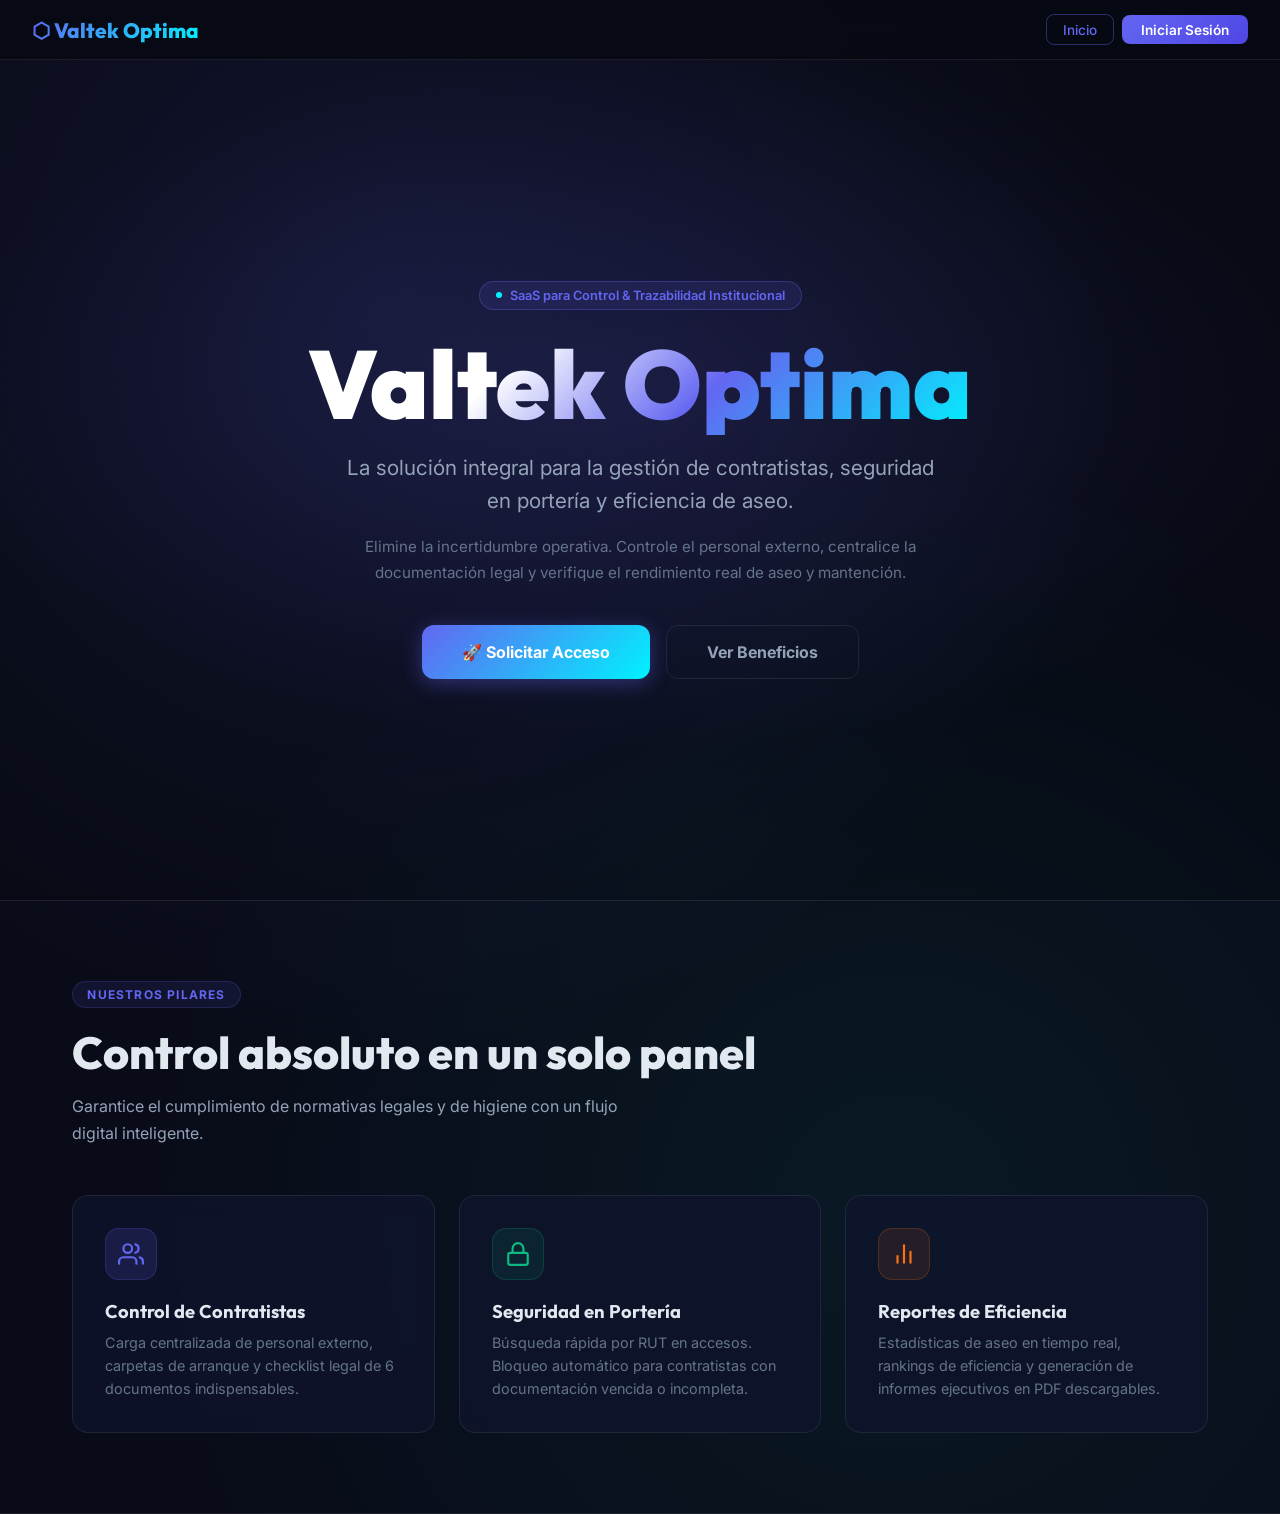
==== commit 86afd242: "feat: control de acceso automatico de dos etapas P1 y P2 y demo de trayecto autonoma animada" ====
--- a/valtek-optima/index.html
+++ b/valtek-optima/index.html
@@ -676,6 +676,30 @@
     .profile-actions { display: flex; gap: 1rem; margin-top: 1.5rem; border-top: 1px solid var(--border); padding-top: 1.25rem; }
     .profile-close { position: absolute; top: 1rem; right: 1rem; font-size: 1.5rem; color: var(--text-muted); cursor: pointer; transition: color 0.2s; }
     .profile-close:hover { color: #fff; }
+    /* ── SIMULADOR DE ACCESO AUTOMÁTICO ── */
+    .auto-access-grid { display: grid; grid-template-columns: 1fr 1fr; gap: 1rem; margin-bottom: 1.5rem; }
+    .auto-reader-card { background: rgba(255,255,255,0.02); border: 1px solid var(--border); border-radius: 16px; padding: 1.25rem; text-align: center; position: relative; transition: all 0.3s; }
+    .auto-reader-card.active-scan { border-color: var(--accent); box-shadow: 0 0 15px rgba(0,242,254,0.15); }
+    .auto-reader-card.success-scan { border-color: var(--clean); background: rgba(16,185,129,0.03); box-shadow: 0 0 20px rgba(16,185,129,0.1); }
+    .auto-reader-card.error-scan { border-color: var(--dirty); background: rgba(239,68,68,0.03); box-shadow: 0 0 20px rgba(239,68,68,0.1); }
+    .reader-status-indicator { font-size: 1rem; font-weight: 700; margin: 1rem 0; padding: 0.5rem; border-radius: 8px; background: rgba(0,0,0,0.3); display: flex; align-items: center; justify-content: center; gap: 0.5rem; border: 1px solid var(--border); }
+    .reader-status-indicator.closed { color: var(--text-muted); }
+    .reader-status-indicator.open { color: var(--clean); border-color: rgba(16,185,129,0.3); background: rgba(16,185,129,0.05); }
+    .reader-status-indicator.denied { color: var(--dirty); border-color: rgba(239,68,68,0.3); background: rgba(239,68,68,0.05); }
+    
+    .demo-timeline-container { background: rgba(255,255,255,0.01); border: 1px solid var(--border); border-radius: 16px; padding: 1.5rem; margin-bottom: 1.5rem; }
+    .demo-timeline { display: flex; justify-content: space-between; margin: 1.5rem 0; position: relative; padding: 0.5rem 0; }
+    .demo-timeline::before { content: ""; position: absolute; top: 50%; left: 10px; right: 10px; height: 4px; background: rgba(255,255,255,0.05); z-index: 1; transform: translateY(-50%); }
+    .demo-timeline-progress { position: absolute; top: 50%; left: 10px; width: 0%; height: 4px; background: var(--accent); z-index: 2; transform: translateY(-50%); transition: width 0.3s ease; }
+    .demo-timeline-step { width: 36px; height: 36px; border-radius: 50%; background: #12162b; border: 2px solid var(--border); display: flex; align-items: center; justify-content: center; font-size: 0.85rem; font-weight: 700; z-index: 3; position: relative; transition: all 0.3s; color: var(--text-dim); }
+    .demo-timeline-step.active { border-color: var(--accent); background: #070a19; color: #fff; box-shadow: 0 0 12px rgba(0,242,254,0.4); }
+    .demo-timeline-step.completed { border-color: var(--clean); background: var(--clean); color: #fff; }
+    .demo-timeline-step.failed { border-color: var(--dirty); background: var(--dirty); color: #fff; }
+    .demo-timeline-labels { display: flex; justify-content: space-between; font-size: 0.72rem; color: var(--text-muted); font-weight: 600; }
+    .demo-timeline-label { width: 80px; text-align: center; line-height: 1.3; }
+    .demo-timeline-label.active { color: #fff; }
+    .demo-timeline-label.completed { color: var(--clean); }
+    .demo-timeline-label.failed { color: var(--dirty); }
   </style>
 </head>
 <body>
@@ -1130,19 +1154,82 @@
 
     <!-- TAB: Eventos Fin de Semana -->
     <div class="port-tab-panel" id="port-panel-eventos">
-      <!-- QR Scanner Simulator -->
-      <div class="qr-scanner-sim">
-        <div class="scan-icon">📷</div>
-        <div style="font-family:var(--font-display); font-size:1.1rem; font-weight:700; margin-bottom:0.75rem;">Simulador de Lector QR (Torniquete)</div>
-        <div class="flex-row" style="justify-content:center; gap:0.75rem; margin-bottom:1rem;">
-          <div class="f-group" style="flex:2; min-width:200px;"><input class="f-input" id="port-qr-token-input" placeholder="Ingrese token QR del visitante"></div>
-          <div class="f-group" style="min-width:160px;"><select class="f-input f-select" id="port-qr-puerta-select">
-            <option>Puerta Principal</option>
-            <option>Torniquete Acceso Norte</option>
-            <option>Torniquete Acceso Sur</option>
-          </select></div>
+      <!-- Sistema de Acceso Automático Autónomo (P1 + P2) -->
+      <div class="j-card" style="border: 1px solid rgba(0, 242, 254, 0.2); background: radial-gradient(ellipse at 50% 0%, rgba(0,242,254,0.05) 0%, rgba(13,17,36,0.3) 75%);">
+        <div style="text-align: center; margin-bottom: 1.5rem;">
+          <div style="font-size: 1.8rem; margin-bottom: 0.25rem;">🤖 🚪</div>
+          <div style="font-family: var(--font-display); font-size: 1.25rem; font-weight: 800; color: #fff;">Sistema de Acceso Automático Autónomo (P1 + P2)</div>
+          <p style="font-size: 0.8rem; color: var(--text-muted); margin: 0.25rem 0 0 0; line-height: 1.4;">
+            Control de flujo secuencial sin intervención humana. Los lectores externos abren la puerta y los internos liberan los torniquetes.
+          </p>
         </div>
-        <button class="btn-sm btn-green" onclick="scanQrAtGate()" style="min-width:180px;">🔓 Escanear QR en Torniquete</button>
+
+        <div class="auto-access-grid">
+          <!-- P1: PUERTA PRINCIPAL -->
+          <div class="auto-reader-card" id="auto-reader-p1">
+            <div style="font-size: 1.2rem; font-family: var(--font-display); font-weight: 700; margin-bottom: 0.25rem; color: #fff;">🪪 Lector QR P1</div>
+            <div style="font-size: 0.72rem; color: var(--text-muted); font-weight: 700; letter-spacing: 0.05em; text-transform: uppercase;">Puerta Exterior</div>
+            <div class="reader-status-indicator closed" id="status-p1-indicator">
+              <span id="status-p1-icon">🔒</span> <span id="status-p1-text">CERRADO</span>
+            </div>
+            
+            <div class="f-group" style="margin-top: 1rem; margin-bottom: 0.75rem;">
+              <input class="f-input" id="auto-qr-p1-input" placeholder="Token QR (Ej: QR_...)" style="font-size:0.75rem; text-align:center; height: 32px;">
+            </div>
+            <button class="btn-sm btn-blue" onclick="simularEscaneoP1()" style="width: 100%;">🔓 Escanear QR en P1</button>
+          </div>
+
+          <!-- P2: TORNIQUETE -->
+          <div class="auto-reader-card" id="auto-reader-p2">
+            <div style="font-size: 1.2rem; font-family: var(--font-display); font-weight: 700; margin-bottom: 0.25rem; color: #fff;">🌀 Lector QR P2</div>
+            <div style="font-size: 0.72rem; color: var(--text-muted); font-weight: 700; letter-spacing: 0.05em; text-transform: uppercase;">Torniquete Interior</div>
+            <div class="reader-status-indicator closed" id="status-p2-indicator">
+              <span id="status-p2-icon">🔒</span> <span id="status-p2-text">BLOQUEADO</span>
+            </div>
+            
+            <div class="f-group" style="margin-top: 1rem; margin-bottom: 0.75rem;">
+              <input class="f-input" id="auto-qr-p2-input" placeholder="Token QR (Ej: QR_...)" style="font-size:0.75rem; text-align:center; height: 32px;">
+            </div>
+            <button class="btn-sm btn-green" onclick="simularEscaneoP2()" style="width: 100%;">🔓 Escanear QR en P2</button>
+          </div>
+        </div>
+
+        <!-- DEMO DE SIMULACIÓN AUTOMÁTICA EN VIVO -->
+        <div class="demo-timeline-container">
+          <div style="font-weight: bold; font-size: 0.8rem; color: var(--accent); text-transform: uppercase; letter-spacing: 0.05em; display:flex; align-items:center; justify-content:space-between; border-bottom: 1px solid var(--border); padding-bottom: 0.5rem; margin-bottom: 1rem;">
+            <span>⚡ Demo en Vivo: Trayecto Autónomo Automatizado</span>
+            <span id="demo-status-lbl" style="font-size:0.75rem; color:var(--text-muted); text-transform:none; font-family:var(--font-display);">Listo para simular</span>
+          </div>
+
+          <div class="demo-timeline">
+            <div class="demo-timeline-progress" id="demo-progress-bar"></div>
+            <div class="demo-timeline-step active" id="step-1">1</div>
+            <div class="demo-timeline-step" id="step-2">2</div>
+            <div class="demo-timeline-step" id="step-3">3</div>
+            <div class="demo-timeline-step" id="step-4">4</div>
+            <div class="demo-timeline-step" id="step-5">5</div>
+          </div>
+
+          <div class="demo-timeline-labels">
+            <div class="demo-timeline-label active" id="label-1">1. Llegada Recinto</div>
+            <div class="demo-timeline-label" id="label-2">2. QR en Lector P1</div>
+            <div class="demo-timeline-label" id="label-3">3. Ingreso y Tránsito</div>
+            <div class="demo-timeline-label" id="label-4">4. QR en Torniquete P2</div>
+            <div class="demo-timeline-label" id="label-5">5. Acceso Completado</div>
+          </div>
+
+          <div class="flex-row" style="margin-top: 1.5rem; gap: 0.75rem; align-items: center; justify-content: center; flex-wrap: wrap;">
+            <div class="f-group" style="flex:1; min-width: 220px; margin: 0;">
+              <select class="f-input f-select" id="demo-visitor-select" style="font-size:0.8rem; background:rgba(0,0,0,0.3); height:32px; padding:0 0.5rem;"></select>
+            </div>
+            <button class="btn-sm btn-green" id="btn-run-demo" onclick="iniciarDemoAutonoma()" style="min-width: 220px; font-weight: bold; box-shadow: 0 0 15px rgba(16,185,129,0.25);">
+              ⚡ Iniciar Simulación Automática
+            </button>
+            <button class="btn-sm btn-red" id="btn-stop-demo" onclick="detenerDemoAutonoma()" style="display: none; min-width: 120px;">
+              ⏹ Detener Demo
+            </button>
+          </div>
+        </div>
       </div>
 
       <!-- Manual RUT Lookup for Events -->
@@ -5090,23 +5177,40 @@
       return { allow: false, reason: 'Fuera de horario. El evento es de ' + ev.horaInicio + ' a ' + ev.horaFin + '.' };
     }
     
-    if (!ev.puertasAutorizadas.includes(puerta)) {
-      return { allow: false, reason: 'La puerta "' + puerta + '" no está autorizada para este evento.' };
-    }
-    
-    if (inv.ingresoMarcado) {
-      return { allow: false, reason: 'Este visitante ya ingresó a las ' + new Date(inv.horaIngreso).toLocaleTimeString('es-CL', {hour:'2-digit', minute:'2-digit'}) + '.' };
-    }
-    
-    // Success!
-    inv.ingresoMarcado = true;
-    inv.horaIngreso = Date.now();
-    saveData();
-    
-    // Emit WebSocket event (simulated)
-    emitWsFeedEvent(inv, ev, puerta, true);
-    
-    return { allow: true, message: 'Acceso Autorizado', invitado: inv, evento: ev };
+    // Stage-specific checks
+    if (puerta === 'Puerta Principal') {
+      if (inv.ingresoMarcado) {
+        return { allow: false, reason: 'Este visitante ya completó su ingreso al recinto.' };
+      }
+      
+      // Update P1 state
+      inv.scanP1 = true;
+      inv.timeP1 = Date.now();
+      saveData();
+      
+      emitWsFeedEvent(inv, ev, 'P1: Puerta Exterior', true);
+      return { allow: true, message: 'Puerta Principal P1 Abierta. Ingrese a zona de tránsito.', invitado: inv, evento: ev };
+      
+    } else { // P2: Torniquete (e.g. Acceso Norte/Sur)
+      if (inv.ingresoMarcado) {
+        return { allow: false, reason: 'Este visitante ya ingresó a las ' + new Date(inv.horaIngreso).toLocaleTimeString('es-CL', {hour:'2-digit', minute:'2-digit'}) + '.' };
+      }
+      
+      if (!inv.scanP1) {
+        emitWsFeedEvent(inv, ev, puerta, false);
+        return { allow: false, reason: 'Acceso Denegado: Debe validar su código en Puerta Exterior (P1) primero.' };
+      }
+      
+      // Update P2 state and complete entry
+      inv.scanP2 = true;
+      inv.timeP2 = Date.now();
+      inv.ingresoMarcado = true;
+      inv.horaIngreso = Date.now();
+      saveData();
+      
+      emitWsFeedEvent(inv, ev, 'P2: Torniquete', true);
+      return { allow: true, message: 'Torniquete P2 Liberado. Acceso a evento completado.', invitado: inv, evento: ev };
+    }
   }
 
   // --- WebSocket Feed Simulation ---
@@ -5728,9 +5832,300 @@
     openFichaAcreditacion(invId);
   }
 
-  function rechazarDesdeFicha(invId) {
-    rechazarInvitado(invId);
-    openFichaAcreditacion(invId);
+  }
+
+  function populateDemoVisitorSelect() {
+    const select = document.getElementById('demo-visitor-select');
+    if (!select) return;
+    select.innerHTML = '';
+    
+    state.invitadosAcceso.forEach(inv => {
+      const ev = state.eventos.find(e => e.id === inv.eventoId);
+      const evName = ev ? ev.nombre : 'Evento';
+      
+      const estado = inv.estadoAprobacion || 'aprobado';
+      let estadoLabel = 'Aprobado';
+      if (estado === 'pendiente') estadoLabel = 'Pendiente';
+      else if (estado === 'rechazado') estadoLabel = 'Rechazado';
+      
+      const opt = document.createElement('option');
+      opt.value = inv.qrToken;
+      opt.textContent = `${inv.nombreCompleto} (${estadoLabel}) - ${evName}`;
+      select.appendChild(opt);
+    });
+  }
+
+  function simularEscaneoP1() {
+    const input = document.getElementById('auto-qr-p1-input');
+    if (!input) return;
+    const token = input.value.trim();
+    if (!token) { showToast('⚠ Ingrese el token QR del visitante.', true); return; }
+    
+    const card = document.getElementById('auto-reader-p1');
+    const indicator = document.getElementById('status-p1-indicator');
+    const icon = document.getElementById('status-p1-icon');
+    const text = document.getElementById('status-p1-text');
+    if (!card || !indicator || !icon || !text) return;
+    
+    card.className = 'auto-reader-card active-scan';
+    icon.textContent = '⏳';
+    text.textContent = 'PROCESANDO...';
+    
+    setTimeout(() => {
+      const result = apiPorteriaValidarQr(token, 'Puerta Principal');
+      if (result.allow) {
+        card.className = 'auto-reader-card success-scan';
+        indicator.className = 'reader-status-indicator open';
+        icon.textContent = '🔓';
+        text.textContent = 'PUERTA ABIERTA';
+        showToast('🟢 P1: Acceso Autorizado. Puerta Principal Abierta.');
+        renderPorteriaEventosHoy();
+        populateDemoVisitorSelect();
+      } else {
+        card.className = 'auto-reader-card error-scan';
+        indicator.className = 'reader-status-indicator denied';
+        icon.textContent = '❌';
+        text.textContent = 'DENEGADO';
+        showToast('🔴 P1: ' + result.reason, true);
+      }
+    }, 1000);
+  }
+
+  function simularEscaneoP2() {
+    const input = document.getElementById('auto-qr-p2-input');
+    if (!input) return;
+    const token = input.value.trim();
+    if (!token) { showToast('⚠ Ingrese el token QR del visitante.', true); return; }
+    
+    const card = document.getElementById('auto-reader-p2');
+    const indicator = document.getElementById('status-p2-indicator');
+    const icon = document.getElementById('status-p2-icon');
+    const text = document.getElementById('status-p2-text');
+    if (!card || !indicator || !icon || !text) return;
+    
+    card.className = 'auto-reader-card active-scan';
+    icon.textContent = '⏳';
+    text.textContent = 'PROCESANDO...';
+    
+    setTimeout(() => {
+      const result = apiPorteriaValidarQr(token, 'Torniquete Acceso Norte');
+      if (result.allow) {
+        card.className = 'auto-reader-card success-scan';
+        indicator.className = 'reader-status-indicator open';
+        icon.textContent = '🔓';
+        text.textContent = 'TORNIQUETE LIBERADO';
+        showToast('🟢 P2: Acceso Autorizado. Torniquete Liberado.');
+        renderPorteriaEventosHoy();
+        populateDemoVisitorSelect();
+      } else {
+        card.className = 'auto-reader-card error-scan';
+        indicator.className = 'reader-status-indicator denied';
+        icon.textContent = '❌';
+        text.textContent = 'DENEGADO';
+        showToast('🔴 P2: ' + result.reason, true);
+      }
+    }, 1000);
+  }
+
+  let demoTimeouts = [];
+  
+  function iniciarDemoAutonoma() {
+    detenerDemoAutonoma();
+    
+    const select = document.getElementById('demo-visitor-select');
+    if (!select) return;
+    const token = select.value;
+    if (!token) { showToast('⚠ No hay visitantes para simular.', true); return; }
+    
+    const inv = state.invitadosAcceso.find(i => i.qrToken === token);
+    if (!inv) return;
+    
+    const progress = document.getElementById('demo-progress-bar');
+    const statusLbl = document.getElementById('demo-status-lbl');
+    const btnRun = document.getElementById('btn-run-demo');
+    const btnStop = document.getElementById('btn-stop-demo');
+    
+    if (btnRun) btnRun.style.display = 'none';
+    if (btnStop) btnStop.style.display = 'inline-block';
+    
+    resetSimulatedReadersUI();
+    resetTimelineUI();
+    
+    statusLbl.textContent = '🏃 ' + inv.nombreCompleto + ' se aproxima a la Puerta Exterior (P1)...';
+    statusLbl.style.color = 'var(--accent)';
+    progress.style.width = '10%';
+    
+    demoTimeouts.push(setTimeout(() => {
+      setStepActive(2);
+      statusLbl.textContent = '📸 Escaneando QR en lector P1...';
+      document.getElementById('auto-qr-p1-input').value = token;
+      
+      const card = document.getElementById('auto-reader-p1');
+      const indicator = document.getElementById('status-p1-indicator');
+      const icon = document.getElementById('status-p1-icon');
+      const text = document.getElementById('status-p1-text');
+      
+      card.className = 'auto-reader-card active-scan';
+      icon.textContent = '⏳';
+      text.textContent = 'PROCESANDO...';
+      
+      demoTimeouts.push(setTimeout(() => {
+        const result = apiPorteriaValidarQr(token, 'Puerta Principal');
+        if (result.allow) {
+          card.className = 'auto-reader-card success-scan';
+          indicator.className = 'reader-status-indicator open';
+          icon.textContent = '🔓';
+          text.textContent = 'PUERTA ABIERTA';
+          setStepCompleted(1);
+          setStepCompleted(2);
+          statusLbl.textContent = '🟢 P1 Abierta. Ingreso autorizado al recinto escolar.';
+          statusLbl.style.color = 'var(--clean)';
+          progress.style.width = '40%';
+          renderPorteriaEventosHoy();
+          
+          demoTimeouts.push(setTimeout(() => {
+            setStepActive(3);
+            statusLbl.textContent = '🚶 Caminando por la zona de tránsito hacia el torniquete (P2)...';
+            statusLbl.style.color = 'var(--accent)';
+            progress.style.width = '65%';
+            
+            demoTimeouts.push(setTimeout(() => {
+              setStepActive(4);
+              statusLbl.textContent = '📸 Escaneando QR en lector P2 (Torniquete)...';
+              document.getElementById('auto-qr-p2-input').value = token;
+              
+              const card2 = document.getElementById('auto-reader-p2');
+              const indicator2 = document.getElementById('status-p2-indicator');
+              const icon2 = document.getElementById('status-p2-icon');
+              const text2 = document.getElementById('status-p2-text');
+              
+              card2.className = 'auto-reader-card active-scan';
+              icon2.textContent = '⏳';
+              text2.textContent = 'PROCESANDO...';
+              
+              demoTimeouts.push(setTimeout(() => {
+                const result2 = apiPorteriaValidarQr(token, 'Torniquete Acceso Norte');
+                if (result2.allow) {
+                  card2.className = 'auto-reader-card success-scan';
+                  indicator2.className = 'reader-status-indicator open';
+                  icon2.textContent = '🔓';
+                  text2.textContent = 'TORNIQUETE LIBERADO';
+                  setStepCompleted(3);
+                  setStepCompleted(4);
+                  setStepCompleted(5);
+                  statusLbl.textContent = '🎉 ¡Acceso Completado! Torniquete P2 liberado.';
+                  statusLbl.style.color = 'var(--clean)';
+                  progress.style.width = '100%';
+                  renderPorteriaEventosHoy();
+                  
+                  demoTimeouts.push(setTimeout(() => {
+                    detenerDemoAutonoma();
+                  }, 4000));
+                } else {
+                  card2.className = 'auto-reader-card error-scan';
+                  indicator2.className = 'reader-status-indicator denied';
+                  icon2.textContent = '❌';
+                  text2.textContent = 'DENEGADO';
+                  setStepFailed(4);
+                  statusLbl.textContent = '❌ Acceso Denegado en P2: ' + result2.reason;
+                  statusLbl.style.color = 'var(--dirty)';
+                  demoTimeouts.push(setTimeout(() => { detenerDemoAutonoma(); }, 4000));
+                }
+              }, 1500));
+            }, 3000));
+          }, 3000));
+        } else {
+          card.className = 'auto-reader-card error-scan';
+          indicator.className = 'reader-status-indicator denied';
+          icon.textContent = '❌';
+          text.textContent = 'DENEGADO';
+          setStepFailed(2);
+          statusLbl.textContent = '❌ Acceso Denegado en P1: ' + result.reason;
+          statusLbl.style.color = 'var(--dirty)';
+          progress.style.width = '25%';
+          demoTimeouts.push(setTimeout(() => { detenerDemoAutonoma(); }, 4000));
+        }
+      }, 1500));
+    }, 2500));
+  }
+  
+  function detenerDemoAutonoma() {
+    demoTimeouts.forEach(id => clearTimeout(id));
+    demoTimeouts = [];
+    
+    const btnRun = document.getElementById('btn-run-demo');
+    const btnStop = document.getElementById('btn-stop-demo');
+    if (btnRun) btnRun.style.display = 'inline-block';
+    if (btnStop) btnStop.style.display = 'none';
+    
+    const statusLbl = document.getElementById('demo-status-lbl');
+    if (statusLbl) {
+      statusLbl.textContent = 'Listo para simular';
+      statusLbl.style.color = 'var(--text-muted)';
+    }
+    
+    const progress = document.getElementById('demo-progress-bar');
+    if (progress) progress.style.width = '0%';
+    
+    resetSimulatedReadersUI();
+    resetTimelineUI();
+  }
+  
+  function resetSimulatedReadersUI() {
+    ['p1', 'p2'].forEach(p => {
+      const card = document.getElementById('auto-reader-' + p);
+      const indicator = document.getElementById('status-' + p + '-indicator');
+      const icon = document.getElementById('status-' + p + '-icon');
+      const text = document.getElementById('status-' + p + '-text');
+      const input = document.getElementById('auto-qr-' + p + '-input');
+      
+      if (card) card.className = 'auto-reader-card';
+      if (indicator) indicator.className = 'reader-status-indicator closed';
+      if (icon) icon.textContent = '🔒';
+      if (text) text.textContent = (p === 'p1') ? 'CERRADO' : 'BLOQUEADO';
+      if (input) input.value = '';
+    });
+  }
+  
+  function resetTimelineUI() {
+    for (let i = 1; i <= 5; i++) {
+      const step = document.getElementById('step-' + i);
+      const label = document.getElementById('label-' + i);
+      if (step) {
+        step.className = (i === 1) ? 'demo-timeline-step active' : 'demo-timeline-step';
+      }
+      if (label) {
+        label.className = (i === 1) ? 'demo-timeline-label active' : 'demo-timeline-label';
+      }
+    }
+  }
+  
+  function setStepActive(stepNum) {
+    resetTimelineUI();
+    for (let i = 1; i < stepNum; i++) {
+      const step = document.getElementById('step-' + i);
+      const label = document.getElementById('label-' + i);
+      if (step) step.className = 'demo-timeline-step completed';
+      if (label) label.className = 'demo-timeline-label completed';
+    }
+    const step = document.getElementById('step-' + stepNum);
+    const label = document.getElementById('label-' + stepNum);
+    if (step) step.className = 'demo-timeline-step active';
+    if (label) label.className = 'demo-timeline-label active';
+  }
+  
+  function setStepCompleted(stepNum) {
+    const step = document.getElementById('step-' + stepNum);
+    const label = document.getElementById('label-' + stepNum);
+    if (step) step.className = 'demo-timeline-step completed';
+    if (label) label.className = 'demo-timeline-label completed';
+  }
+  
+  function setStepFailed(stepNum) {
+    const step = document.getElementById('step-' + stepNum);
+    const label = document.getElementById('label-' + stepNum);
+    if (step) step.className = 'demo-timeline-step failed';
+    if (label) label.className = 'demo-timeline-label failed';
   }
 
   function generateQrCodeGrid(token) {
